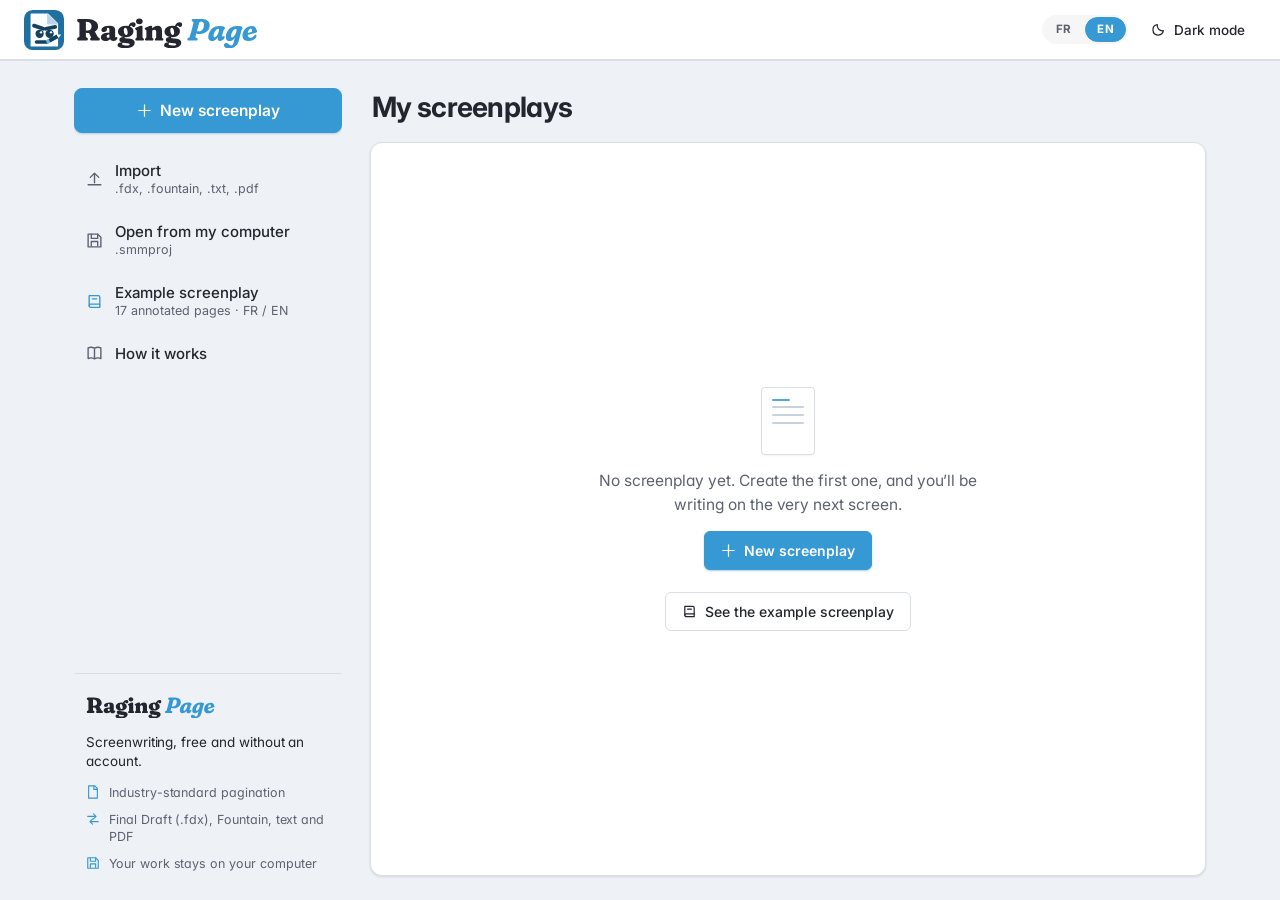
==== index.html @ 974c3d1e "Add files via upload" ====
<!DOCTYPE html>
<html lang="en">
<head>
<meta charset="UTF-8">
<meta name="viewport" content="width=device-width, initial-scale=1.0">
<title>Raging Page : écriture de scénario</title>
<script>
  // Applique le thème sauvegardé avant le premier rendu, pour éviter un flash clair->sombre.
  try{ if(localStorage.getItem('scriptmm_theme')==='dark') document.documentElement.setAttribute('data-theme','dark'); }catch(e){}
  // La langue déclarée de la page suit la langue choisie (anglais par défaut).
  try{ document.documentElement.lang = localStorage.getItem('scriptmm_lang')==='fr' ? 'fr' : 'en'; }catch(e){}
</script>
<link rel="icon" type="image/svg+xml" href="data:image/svg+xml,%3Csvg%20xmlns=%22http://www.w3.org/2000/svg%22%20viewBox=%220%200%2016%2016%22%20shape-rendering=%22crispEdges%22%3E%3Cstyle%3E.b%7Bfill:%231F6FA0%7D.r%7Bfill:%23FCFDFE%7D%40media%20%28prefers-color-scheme:dark%29%7B.b%7Bfill:%233699D4%7D.r%7Bfill:%230E2A3D%7D%7D%3C/style%3E%3Cpath%20class=%22b%22%20d=%22M0%200h11v1h-11zM0%201h11v1h-11zM0%202h11v1h-11zM0%203h11v1h-11zM0%204h11v1h-11zM0%205h16v1h-16zM0%206h16v1h-16zM0%207h16v1h-16zM0%208h16v1h-16zM0%209h16v1h-16zM0%2010h16v1h-16zM0%2011h16v1h-16zM0%2012h16v1h-16zM0%2013h16v1h-16zM0%2014h16v1h-16zM0%2015h16v1h-16z%22/%3E%3Cpath%20fill=%22%23B7D4EC%22%20d=%22M11%200h1v1h-1zM11%201h2v1h-2zM11%202h3v1h-3zM11%203h4v1h-4zM11%204h5v1h-5z%22/%3E%3Cpath%20class=%22r%22%20d=%22M2%203h8v1h-8zM3%204h3v1h-3zM8%204h3v1h-3zM3%205h3v1h-3zM9%205h3v1h-3zM3%206h3v1h-3zM9%206h3v1h-3zM3%207h3v1h-3zM8%207h3v1h-3zM3%208h7v1h-7zM3%209h3v1h-3zM7%209h3v1h-3zM3%2010h3v1h-3zM7%2010h3v1h-3zM3%2011h3v1h-3zM8%2011h3v1h-3zM3%2012h3v1h-3zM8%2012h3v1h-3zM3%2013h3v1h-3zM9%2013h3v1h-3zM2%2014h5v1h-5zM8%2014h4v1h-4z%22/%3E%3C/svg%3E">
<link rel="apple-touch-icon" href="data:image/svg+xml,%3Csvg%20xmlns=%22http://www.w3.org/2000/svg%22%20viewBox=%220%200%2064%2064%22%3E%3Cstyle%3E.b%7Bfill:%231F6FA0%7D%40media%20%28prefers-color-scheme:dark%29%7B.b%7Bfill:%233699D4%7D%7D%3C/style%3E%3Crect%20class=%22b%22%20width=%2264%22%20height=%2264%22%20rx=%2214%22%20fill=%22%231F6FA0%22/%3E%3Cpath%20d=%22M8%204H40L56%2020V60H8Z%22%20fill=%22%23FCFDFE%22%20stroke=%22%23FCFDFE%22%20stroke-width=%222.5%22%20stroke-linejoin=%22round%22/%3E%3Cpath%20d=%22M40%204V20H56Z%22%20fill=%22%23B7D4EC%22%20stroke=%22%23B7D4EC%22%20stroke-width=%221.5%22%20stroke-linejoin=%22round%22/%3E%3Cpath%20d=%22M13%2025L30%2032M51%2027L34%2032%22%20stroke=%22%2314425E%22%20stroke-width=%228%22%20stroke-linecap=%22round%22/%3E%3Ccircle%20cx=%2224%22%20cy=%2241.5%22%20r=%227.6%22%20fill=%22%2314425E%22/%3E%3Ccircle%20cx=%2226.4%22%20cy=%2239%22%20r=%222.2%22%20fill=%22%23FCFDFE%22/%3E%3Ccircle%20cx=%2242%22%20cy=%2241.5%22%20r=%227.6%22%20fill=%22%2314425E%22/%3E%3Ccircle%20cx=%2244.4%22%20cy=%2239%22%20r=%222.2%22%20fill=%22%23FCFDFE%22/%3E%3Cpath%20d=%22M18%2054H37%22%20stroke=%22%2314425E%22%20stroke-width=%225.6%22%20stroke-linecap=%22round%22/%3E%3Cg%20transform=%22translate%2837%2054%29%20rotate%28-28%29%22%3E%3Crect%20x=%22-1%22%20y=%22-4%22%20width=%226%22%20height=%228%22%20rx=%221.2%22%20fill=%22%235DB6EC%22/%3E%3Crect%20x=%225%22%20y=%22-4%22%20width=%2215%22%20height=%228%22%20fill=%22%2314425E%22/%3E%3Cpath%20d=%22M20%20-4L27%200L20%204Z%22%20fill=%22%23FCFDFE%22/%3E%3C/g%3E%3C/svg%3E">
<link rel="preconnect" href="https://fonts.googleapis.com">
<link href="https://fonts.googleapis.com/css2?family=Fraunces:opsz,wght@9..144,500;9..144,600;9..144,700&family=Archivo:wght@400;500;600;700&family=Space+Grotesk:wght@500;600;700&family=Inter:wght@400;500;600;700&family=Courier+Prime:wght@400;700&family=Playfair+Display:wght@600;700&family=Bebas+Neue&family=Caveat:wght@600;700&family=Special+Elite&family=Cinzel:wght@600;700&family=Cormorant+Garamond:wght@600;700&family=Tinos:ital,wght@0,400;0,700;1,400;1,700&family=Arimo:ital,wght@0,400;0,700;1,400;1,700&display=swap" rel="stylesheet">
<link href="https://fonts.googleapis.com/css2?family=Cutive+Mono&family=Anonymous+Pro:wght@400;700&family=IBM+Plex+Mono:wght@400;700&family=Space+Mono:wght@400;700&family=JetBrains+Mono:wght@400;700&family=Roboto+Mono:wght@400;700&family=Source+Code+Pro:wght@400;700&family=DM+Mono:wght@400&family=Overpass+Mono:wght@400;700&family=Xanh+Mono&family=Syne+Mono&family=VT323&family=Share+Tech+Mono&family=Roboto:wght@400;700&family=Open+Sans:wght@400;700&family=Lato:wght@400;700&family=Montserrat:wght@400;700&family=Poppins:wght@400;700&family=Raleway:wght@400;700&family=Nunito:wght@400;700&family=Work+Sans:wght@400;700&family=DM+Sans:wght@400;700&family=Manrope:wght@400;700&family=Outfit:wght@400;700&family=Urbanist:wght@400;700&family=Jost:wght@400;700&family=Josefin+Sans:wght@400;700&family=Quicksand:wght@400;700&family=Barlow:wght@400;700&family=Karla:wght@400;700&display=swap" rel="stylesheet">
<link href="https://fonts.googleapis.com/css2?family=Rubik:wght@400;700&family=Lexend:wght@400;700&family=Figtree:wght@400;700&family=Plus+Jakarta+Sans:wght@400;700&family=Sora:wght@400;700&family=Mulish:wght@400;700&family=Cabin:wght@400;700&family=Questrial&family=Libre+Franklin:wght@400;700&family=Albert+Sans:wght@400;700&family=Red+Hat+Display:wght@400;700&family=Syne:wght@400;700&family=Libre+Baskerville:wght@400;700&family=Lora:wght@400;700&family=Merriweather:wght@400;700&family=EB+Garamond:wght@400;700&family=Crimson+Text:wght@400;700&family=Cormorant:wght@400;700&family=Spectral:wght@400;700&family=Libre+Caslon+Text:wght@400;700&family=Bodoni+Moda:wght@400;700&family=DM+Serif+Display&family=DM+Serif+Text&family=Cardo:wght@400;700&family=Gelasio:wght@400;700&family=Source+Serif+4:wght@400;700&family=PT+Serif:wght@400;700&family=Noto+Serif:wght@400;700&family=Old+Standard+TT:wght@400;700&family=Vollkorn:wght@400;700&display=swap" rel="stylesheet">
<link href="https://fonts.googleapis.com/css2?family=Prata&family=Gloock&family=Young+Serif&family=Marcellus&family=Cinzel+Decorative:wght@400;700&family=Forum&family=Playfair+Display+SC:wght@400;700&family=Cormorant+SC:wght@400;700&family=Anton&family=Oswald:wght@400;700&family=League+Gothic&family=Archivo+Black&family=Alfa+Slab+One&family=Bungee&family=Righteous&family=Limelight&family=Monoton&family=Fjalla+One&family=Staatliches&family=Big+Shoulders+Display:wght@400;700&family=Teko:wght@400;700&family=Abril+Fatface&family=Black+Ops+One&family=Rubik+Mono+One&family=Unbounded:wght@400;700&family=Bowlby+One&family=Fugaz+One&family=Pirata+One&family=UnifrakturCook:wght@700&family=Creepster&display=swap" rel="stylesheet">
<link href="https://fonts.googleapis.com/css2?family=Orbitron:wght@400;700&family=Audiowide&family=Press+Start+2P&family=Michroma&family=Russo+One&family=Rye&family=Dancing+Script:wght@400;700&family=Pacifico&family=Great+Vibes&family=Satisfy&family=Sacramento&family=Allura&family=Alex+Brush&family=Parisienne&family=Kaushan+Script&family=Shadows+Into+Light&family=Indie+Flower&family=Permanent+Marker&family=Homemade+Apple&family=Reenie+Beanie&family=Rock+Salt&family=Covered+By+Your+Grace&family=Nanum+Pen+Script&family=Gloria+Hallelujah&family=Amatic+SC:wght@400;700&family=Courgette&family=Marck+Script&family=Yellowtail&family=Cookie&family=Italianno&display=swap" rel="stylesheet">
<link href="https://fonts.googleapis.com/css2?family=Tangerine:wght@400;700&family=Pinyon+Script&family=Mr+Dafoe&family=Rancho&display=swap" rel="stylesheet">
<link rel="stylesheet" href="style.css">
</head>
<body>
<div id="app"></div>

<script src="js/01-constants.js"></script>
<script src="js/02-title-page-toolbar.js"></script>
<script src="js/03-state-storage.js"></script>
<script src="js/04-scene-nav-model.js"></script>
<script src="js/05-home-series.js"></script>
<script src="js/06-editor-shell.js"></script>
<script src="js/07-pagination.js"></script>
<script src="js/08-selection-express.js"></script>
<script src="js/09-editor-tab.js"></script>
<script src="js/10-cartons.js"></script>
<script src="js/11-dialogue-simultane.js"></script>
<script src="js/12-multiline-edit.js"></script>
<script src="js/13-search.js"></script>
<script src="js/14-cards-structure.js"></script>
<script src="js/15-title-page.js"></script>
<script src="js/16-panels.js"></script>
<script src="js/17-settings.js"></script>
<script src="js/18-export-menu.js"></script>
<script src="js/19-export-pdf.js"></script>
<script src="js/20-export-series.js"></script>
<script src="js/21-import.js"></script>
<script src="js/22-autosave.js"></script>
<script src="js/23-vault-drive.js"></script>
<script src="js/24-compare.js"></script>
<script src="js/25-i18n.js"></script>
<script src="js/26-sample-script-actions.js"></script>
<script src="js/27-synonyms.js"></script>
<script src="js/28-revisions.js"></script>
<script src="js/29-safety-tools.js"></script>
<script src="js/30-near-empty-pages.js"></script>
<script src="js/31-highlight-duration-music.js"></script>
<script src="js/31a-drive-chip.js"></script>
<script src="js/32-drive-reconnect-storyboard.js"></script>
</body>
</html>
---- style.css ----
:root{
    --paper:#FCFDFE;
    --ink:#23262E;
    --ink-soft:#5C6270;
    --studio:#262535;
    --studio-2:#2F2E44;
    --studio-text:#EDEEF5;
    --studio-text-dim:#9A99B0;
    --accent:#3699D4;
    --accent-2:#1F6FA0;
    --hair:#DADFE6;
    --hair-dark:#3B3A52;
    --backdrop:#EEF1F5;
    --danger:#D64545;
    --ok:#2F9E44;
    --radius:3px;
    --sans:'Archivo',system-ui,sans-serif;
    --display:'Fraunces',var(--sans);
    --mono:'Courier Prime','Courier New',monospace;

    /* Couleurs "chrome" (interface) — distinctes de --ink/--paper qui
       habillent la page de scénario elle-même et ne changent jamais,
       comme dans la plupart des logiciels d'écriture de scénario. */
    --paper-ink:var(--ink);
    --paper-ink-soft:var(--ink-soft);
    --surface:#fff;
    --surface-soft:#F7F9FB;
    --surface-soft-2:#F2F5F8;
    --row-hover:#ffffff80;
    --chip-bg:#00000009;
    --overlay-hover:#00000008;
    --overlay-hover-soft:#00000005;
    --tag-chip-bg:#1F6FA01c;
    --tag-chip-text:#145073;
  }
  html[data-theme="dark"]{
    --backdrop:#14141C;
    --ink:#E8EAF2;
    --ink-soft:#A7ACC0;
    --hair:#363548;
    --surface:#262535;
    --surface-soft:#2B2A3D;
    --surface-soft-2:#2B2A3D;
    --row-hover:#ffffff0d;
    --chip-bg:#ffffff14;
    --overlay-hover:#ffffff12;
    --overlay-hover-soft:#ffffff0a;
    --tag-chip-bg:#3699D433;
    --tag-chip-text:#A9D8F5;
    /* La feuille de scénario, elle, reste claire en thème sombre (comme
       dans la plupart des logiciels d'écriture) : on repique donc l'encre
       du papier sur les valeurs claires, sinon le texte deviendrait clair
       sur papier clair. */
    --paper-ink:#1A1D22;
    --paper-ink-soft:#5A5F68;
  }
  *{box-sizing:border-box;}
  html,body{height:100%;}
  body{
    margin:0; background:var(--backdrop); color:var(--ink); font-family:var(--sans);
    -webkit-font-smoothing:antialiased;
  }
  button{font-family:inherit; cursor:pointer;}
  input,textarea,select{font-family:inherit;}
  ::selection{background:#BFE3FA;}
  /* CORRECTIF (export PDF). Le lissage "antialiased" allège nettement le
     tracé du texte à l'écran (surtout sur macOS/WebKit) par rapport à un
     rendu de police par défaut. La page du scénario, elle, doit garder un
     poids d'encre proche de ce que rendra le PDF final (dessiné en
     vectoriel plein, sans ce lissage) — sinon l'écriture semble "changer
     d'opacité" entre l'écran et l'export alors que c'est exactement la
     même couleur des deux côtés. Le chrome de l'appli garde le lissage
     léger ; seule la feuille elle-même en sort.
  */
  .sheet, .print-page, .titlepage{-webkit-font-smoothing:auto;}
  #app{height:100vh; display:flex; flex-direction:column; overflow:hidden;}
  .hidden{display:none !important;}

  /* ---------- HOME ---------- */
  #homeView, #seriesHubView{flex:1; overflow:auto; display:flex; justify-content:center; padding:56px 24px;}
  .home-wrap{width:100%; max-width:760px;}
  /* La page d'accueil garde la hauteur de l'écran : seule la liste des
     scénarios défile (dans .home-list-scroll), le pied de page reste
     toujours visible à sa place, jamais superposé à la liste. */
  #homeView{overflow:hidden;}
  #homeView .home-wrap{height:100%; display:flex; flex-direction:column; min-height:0;}
  #homeView .home-brand, #homeView .home-sub, #homeView .home-actions, #homeView .home-formats, #homeView .home-foot{flex:none;}
  #homeView .home-list-scroll{
    flex:1; min-height:0; overflow-y:auto; padding-bottom:4px;
    /* Aucun scénario ne doit apparaître à moitié coupé en bas du cadre :
       le défilement se cale toujours sur le haut d'une ligne entière. */
    scroll-snap-type:y proximity;
  }
  .home-brand{display:flex; align-items:baseline; gap:10px; margin-bottom:4px;}
  .home-brand .mark{font-family:var(--display); font-weight:700; font-size:30px; letter-spacing:-0.01em;}
  .home-brand .mark em{font-style:normal; color:var(--accent);}
  .home-sub{color:var(--ink-soft); font-size:14.5px; margin-bottom:40px;}
  .home-actions{display:flex; gap:10px; margin-bottom:36px; flex-wrap:wrap;}
  .btn{
    border:1px solid var(--hair); background:var(--surface); color:var(--ink); padding:10px 16px;
    border-radius:var(--radius); font-size:14px; font-weight:600; display:inline-flex; align-items:center; gap:8px;
    transition:border-color .15s, background .15s;
  }
  .btn:hover{border-color:#A9CBE8;}
  .btn-primary{background:var(--accent); border-color:var(--accent); color:#fff;}
  .btn-primary:hover{background:#2C7FB0;}
  .btn-ghost{background:transparent; border-color:transparent;}
  .btn-ghost:hover{background:var(--overlay-hover);}
  .btn-danger{color:var(--danger); border-color:#EFC6C6;}
  .btn-sm{padding:6px 10px; font-size:13.5px;}
  /* Bouton "Machine à écrire" : toujours lisible, jamais coloré — il prend
     l'encre de l'interface (donc noir en thème clair, blanc en thème
     sombre), exactement comme les autres boutons discrets de la barre.
     C'est la petite pastille à sa droite qui dit si le mode tourne ou non :
     verte quand il est actif, rouge quand il est coupé, dans les mêmes
     verts/rouges que le reste de l'appli (--ok / --danger) et en opacité
     réduite pour rester un signal de coin d'œil, pas une alarme. */
  .btn-tw{color:var(--ink); background:transparent; border-color:transparent;}
  .btn-tw:hover{background:var(--overlay-hover); border-color:transparent;}
  .tw-dot{
    width:6px; height:6px; border-radius:50%; flex:none;
    background:var(--danger); opacity:.5; transition:background .15s, opacity .15s;
  }
  .tw-dot.on{background:var(--ok); opacity:.9;}
  .icon{width:15px; height:15px; flex:none;}
  .proj-list{display:flex; flex-direction:column; gap:1px; border-top:1px solid var(--hair);}
  .proj-row{
    display:flex; align-items:center; justify-content:space-between; padding:16px 4px;
    border-bottom:1px solid var(--hair); cursor:pointer;
    scroll-snap-align:start; scroll-snap-stop:always;
  }
  .proj-row:hover{background:var(--row-hover);}
  .proj-name{font-weight:600; font-size:15px;}
  .proj-meta{color:var(--ink-soft); font-size:12.5px; margin-top:3px;}
  .proj-badge{
    font-size:10.5px; font-weight:700; letter-spacing:.04em; text-transform:uppercase;
    padding:3px 7px; border-radius:2px; background:var(--chip-bg); color:var(--ink-soft); margin-right:8px;
  }
  .proj-row-actions{display:flex; gap:6px; opacity:0; transition:opacity .1s;}
  .proj-row:hover .proj-row-actions{opacity:1;}
  .empty-state{padding:40px 4px; color:var(--ink-soft); font-size:14px; border-top:1px solid var(--hair);}
  /* Pied de page de l'accueil : une vraie signature de produit, centrée
     sous la liste des scénarios. Pas de gras dans le texte, pas de tirets
     cabossés — de la prose calme, une largeur de lecture confortable. */
  .home-foot{
    position:relative;
    margin:84px auto 8px; padding-top:34px; border-top:1px solid var(--hair);
    max-width:600px; text-align:center;
  }
  /* Élément décoratif : un petit repère circulaire posé au centre du
     filet, façon marque de montage / amorce de pellicule. Un seul trait,
     ton sur ton, sans couleur ni icône — juste assez pour signer la page
     sans peser sur la sobriété générale. */
  .home-foot::before{
    content:''; position:absolute; top:-4.5px; left:50%; transform:translateX(-50%);
    width:9px; height:9px; border-radius:50%;
    background:var(--backdrop); border:1.2px solid var(--hair);
  }
  .home-foot .foot-mark{
    font-family:var(--display); font-weight:700; font-size:17px; letter-spacing:-0.01em;
    color:var(--ink); margin-bottom:12px;
  }
  .home-foot .foot-mark em{font-style:normal; color:var(--accent);}
  .home-foot p{
    color:var(--ink-soft); font-size:15px; line-height:1.75; margin:0 0 10px;
  }
  /* Les quatre pastilles (Gratuit / Sans compte / Sans publicité / Tes
     fichiers restent chez toi) sont retirées : leur contenu reste dans la
     phrase ci-dessus, simplement mise en retrait — plus petite, plus
     légère, dernière dans l'ordre de lecture — pour ne plus rivaliser
     visuellement avec la phrase de mission juste au-dessus. */
  .home-foot p.foot-p-soft{
    font-size:13px; line-height:1.65; opacity:.78; margin-bottom:0;
  }
  /* Ligne discrète sous les boutons d'accueil : indique aux nouveaux venus que
     le .fdx (Final Draft) circule dans LES DEUX SENS, import comme export. */
  .home-formats{color:var(--ink-soft); font-size:13px; line-height:1.5; margin:-24px 0 34px; max-width:620px;}

  /* Textes de l'accueil légèrement agrandis (+3,7% puis +2,5% puis +4% puis +3%) pour la lisibilité */
  #homeView .home-sub{font-size:16.52px;}
  #homeView .home-actions .btn{font-size:15.94px;}
  #homeView .proj-name{font-size:17.09px;}
  #homeView .proj-meta{font-size:14.22px;}
  #homeView .proj-badge{font-size:11.96px;}
  #homeView .proj-row-actions .btn{font-size:14.22px;}
  #homeView .empty-state{font-size:15.94px;}

  /* ---------- ACCUEIL, façon tableau de bord (liste de scripts + volet latéral) ----------
     Habillage seul : mêmes actions (data-act), mêmes données. Tout est limité à
     #homeView, le hub de série et le reste de l'appli ne bougent pas. */
  #homeView{flex-direction:column; justify-content:flex-start; align-items:stretch; padding:0; overflow:hidden;}
  #homeView .wd-top{
    flex:none; display:flex; align-items:center; justify-content:space-between; gap:16px;
    height:56px; padding:0 24px; background:var(--surface); border-bottom:1px solid var(--hair);
  }
  #homeView .wd-brand{display:flex; align-items:center; gap:11px; font-family:var(--sans); font-weight:700; font-size:19px; letter-spacing:-.01em; color:var(--ink);}
  #homeView .wd-brand em{font-style:normal; color:var(--accent);}
  #homeView .wd-logo{width:40px; height:40px; flex:none; display:block; border-radius:7px;}
  #homeView .wd-top-r{display:flex; align-items:center; gap:10px;}
  #homeView .wd-body{flex:1; min-height:0; display:flex; align-items:stretch; width:100%; max-width:1180px; margin:0 auto; padding:28px 24px 24px; gap:28px;}
  #homeView .wd-side{flex:none; width:268px; display:flex; flex-direction:column; gap:4px; overflow-y:auto; min-height:0;}
  #homeView .wd-new{width:100%; justify-content:center; padding:12px 16px; font-size:15.5px; border-radius:6px; margin-bottom:14px; box-shadow:0 1px 2px #1F6FA044;}
  #homeView .wd-navs{display:flex; flex-direction:column; gap:4px;}
  #homeView .wd-nav{
    width:100%; display:flex; align-items:center; gap:12px; padding:10px 12px; border:0; border-radius:6px;
    background:transparent; color:var(--ink); font-size:15px; font-weight:500; text-align:left; transition:background .12s;
  }
  #homeView .wd-nav:hover{background:var(--overlay-hover);}
  #homeView .wd-nav .icon{width:17px; height:17px; color:var(--ink-soft);}
  #homeView .wd-nav small{display:block; font-size:12.5px; font-weight:400; color:var(--ink-soft); margin-top:1px; line-height:1.35;}
  #homeView .wd-rule{height:1px; background:var(--hair); margin:12px 4px;}
  #homeView .wd-note{font-size:13px; line-height:1.55; color:var(--ink-soft); padding:0 12px;}
  #homeView .wd-about{margin-top:auto; padding:22px 12px 0; font-size:13px; line-height:1.6; color:var(--ink-soft);}
  #homeView .wd-about b{display:block; font-weight:600; color:var(--ink); font-size:14px; margin-bottom:6px;}
  #homeView .wd-about p{margin:0 0 8px;}
  #homeView .wd-main{flex:1; min-width:0; min-height:0; display:flex; flex-direction:column;}
  #homeView .wd-main-h{flex:none; display:flex; align-items:baseline; gap:12px; margin:2px 2px 16px;}
  #homeView .wd-main-h h1{margin:0; font-family:var(--sans); font-size:26px; font-weight:700; letter-spacing:-.015em;}
  #homeView .wd-count{font-size:14px; color:var(--ink-soft);}
  #homeView .wd-table{flex:1; min-height:0; display:flex; flex-direction:column; background:var(--surface); border:1px solid var(--hair); border-radius:8px; overflow:hidden;}
  #homeView .wd-thead, #homeView .proj-row{display:grid; grid-template-columns:minmax(0,1fr) 210px 130px; align-items:center; column-gap:16px;}
  #homeView .wd-thead{flex:none; padding:11px 20px; background:var(--surface-soft); border-bottom:1px solid var(--hair); font-size:13px; font-weight:600; color:var(--ink-soft);}
  #homeView .wd-thead{padding-right:20px;}
  #homeView .proj-row{position:relative; padding-right:20px;}
  #homeView .home-list-scroll{flex:1; min-height:0; overflow-y:auto; padding:0; scroll-snap-type:y proximity;}
  #homeView .proj-list{border-top:0; gap:0;}
  #homeView .proj-row{padding:14px 20px; border-bottom:1px solid var(--hair);}
  #homeView .proj-row:last-child{border-bottom:0;}
  #homeView .proj-row:hover{background:var(--surface-soft);}
  #homeView .wd-title{display:flex; align-items:center; gap:14px; min-width:0;}
  #homeView .wd-ico{
    flex:none; width:34px; height:42px; border:1px solid var(--hair); border-radius:3px; background:#fff; position:relative;
    box-shadow:0 1px 2px #0000000d; transition:border-color .12s;
  }
  #homeView .wd-ico::before, #homeView .wd-ico::after{content:''; position:absolute; left:6px; right:6px; height:2px; background:#C9D1DB; border-radius:1px;}
  #homeView .wd-ico::before{top:11px; box-shadow:0 5px 0 #C9D1DB, 0 10px 0 #C9D1DB;}
  #homeView .wd-ico::after{top:7px; width:12px; right:auto; background:var(--accent); opacity:.85;}
  #homeView .proj-row:hover .wd-ico{border-color:var(--accent);}
  #homeView .wd-title .proj-name{font-size:16.5px; font-weight:600; line-height:1.3; overflow:hidden; text-overflow:ellipsis; white-space:nowrap;}
  #homeView .wd-title .proj-meta{font-size:13.5px; margin-top:2px;}
  #homeView .wd-cell{font-size:14.5px; color:var(--ink-soft); white-space:nowrap;}
  #homeView .wd-cell .proj-badge{margin:0; font-size:12px; text-transform:none; letter-spacing:0; font-weight:600; padding:3px 9px; border-radius:10px;}
  #homeView .proj-row-actions{position:absolute; right:12px; top:50%; transform:translateY(-50%); padding-left:28px; background:linear-gradient(90deg, transparent, var(--surface-soft) 28px); justify-content:flex-end; opacity:0;}
  #homeView .proj-row:hover .proj-row-actions, #homeView .proj-row:focus-within .proj-row-actions{opacity:1;}
  #homeView .proj-row-actions .btn{font-size:13.5px; padding:5px 10px;}
  #homeView .wd-empty{flex:1; display:flex; flex-direction:column; align-items:center; justify-content:center; text-align:center; gap:14px; padding:48px 24px; border:0;}
  #homeView .wd-empty .wd-ico{width:54px; height:68px; border-radius:4px;}
  #homeView .wd-empty .wd-ico::before{left:10px; right:10px; top:18px; box-shadow:0 8px 0 #C9D1DB, 0 16px 0 #C9D1DB;}
  #homeView .wd-empty .wd-ico::after{left:10px; top:11px; width:18px;}
  #homeView .wd-empty p{margin:0; max-width:380px; font-size:15.5px; line-height:1.55; color:var(--ink-soft);}
  #homeView button:focus-visible{outline:2px solid var(--accent); outline-offset:2px;}
  @media (hover:none){ #homeView .proj-row-actions{opacity:1;} }
  @media (max-width:900px){
    #homeView{overflow:auto;}
    #homeView .wd-body{flex-direction:column; padding:20px 16px 28px; gap:20px; min-height:auto;}
    #homeView .wd-side{display:contents;}
    #homeView .wd-new{order:-2; width:100%; margin-bottom:0;}
    #homeView .wd-navs{order:-1; flex-direction:row; flex-wrap:wrap; gap:6px; margin-top:-8px;}
    #homeView .wd-nav{width:auto; flex:1 1 auto; padding:9px 12px;}
    #homeView .wd-nav small, #homeView .wd-rule, #homeView .wd-note{display:none;}
    #homeView .wd-about{order:3; margin:0; padding:0 4px;}
    #homeView .wd-main{flex:none;}
    #homeView .wd-table{flex:none; overflow:visible;}
    #homeView .home-list-scroll{overflow:visible;}
    #homeView .wd-thead{display:none;}
    #homeView .proj-row{grid-template-columns:minmax(0,1fr); row-gap:6px; padding:14px 16px;}
    #homeView .wd-fmt{display:none;}
    #homeView .wd-date{padding-left:48px; font-size:13px;}
    #homeView .proj-row-actions{position:static; transform:none; padding:0 0 0 48px; background:none; grid-column:1 / -1; justify-content:flex-start;}
    #homeView .wd-top{padding:0 16px;}
  }
  @media (prefers-reduced-motion:reduce){ #homeView *{transition:none !important;} }

  /* ---------- create modal ---------- */
  .modal-backdrop{
    position:fixed; inset:0; background:#14141Eaa; display:flex; align-items:center; justify-content:center;
    z-index:200; padding:20px;
  }
  .modal{background:var(--surface); border-radius:6px; width:100%; max-width:440px; padding:28px; box-shadow:0 20px 60px #0004;}
  .modal h2{font-family:var(--display); font-size:19px; margin:0 0 18px;}
  .field{margin-bottom:16px;}
  .field label{display:block; font-size:13.5px; font-weight:600; color:var(--ink-soft); margin-bottom:6px;}
  .field input[type=text], .field input[type=date], .field input[type=number], .field textarea, .field select{
    width:100%; padding:9px 10px; border:1px solid var(--hair); border-radius:var(--radius); font-size:14px; background:var(--surface-soft); color:var(--ink);
  }
  .field textarea{resize:vertical; min-height:70px;}
  .fmt-choice{display:flex; gap:8px;}
  .fmt-opt{
    flex:1; border:1.5px solid var(--hair); border-radius:var(--radius); padding:12px 10px; cursor:pointer; text-align:left;
  }
  .fmt-opt.active{border-color:var(--accent); background:#3699D40d;}
  .fmt-opt .t{font-weight:700; font-size:14.5px;}
  .fmt-opt .d{font-size:12.5px; color:var(--ink-soft); margin-top:2px;}
  .modal-actions{display:flex; justify-content:flex-end; gap:8px; margin-top:22px;}

  /* ---------- boîtes de dialogue Raging Page (remplacent confirm()/prompt()) ---------- */
  .mmd-backdrop{position:fixed; inset:0; z-index:500; display:flex; align-items:center; justify-content:center; padding:20px; background:rgba(20,20,30,.52); animation:mmdFade .14s ease-out;}
  .mmd{width:100%; max-width:410px; background:var(--surface); color:var(--ink); border-radius:12px; padding:24px 24px 18px; box-shadow:0 0 0 1px var(--hair), 0 24px 64px rgba(10,10,20,.38); animation:mmdPop .17s cubic-bezier(.2,.8,.3,1);}
  .mmd-head{display:flex; gap:14px; align-items:flex-start;}
  .mmd-ico{flex:none; width:40px; height:40px; border-radius:50%; display:flex; align-items:center; justify-content:center; background:rgba(54,153,212,.14); color:var(--accent);}
  .mmd.danger .mmd-ico{background:rgba(214,69,69,.14); color:var(--danger);}
  .mmd-ico svg{width:20px; height:20px; fill:none; stroke:currentColor; stroke-width:1.8; stroke-linecap:round; stroke-linejoin:round;}
  .mmd-text{min-width:0; flex:1;}
  .mmd-title{margin:2px 0 0; font-family:var(--sans); font-size:17px; font-weight:700; letter-spacing:-.01em; line-height:1.3;}
  .mmd-msg{margin:6px 0 0; font-size:14.5px; line-height:1.5; color:var(--ink-soft); white-space:pre-line; overflow-wrap:anywhere;}
  .mmd-input{display:block; width:100%; margin-top:14px; padding:10px 12px; font:inherit; font-size:15px; color:var(--ink); background:var(--surface-soft); border:1px solid var(--hair); border-radius:8px;}
  .mmd-input:focus{outline:none; border-color:var(--accent); box-shadow:0 0 0 3px rgba(54,153,212,.22);}
  .mmd-actions{display:flex; justify-content:flex-end; gap:8px; margin-top:22px;}
  .mmd-actions .btn{min-width:92px; justify-content:center; padding:8px 16px; font-size:14.5px;}
  .mmd.danger .mmd-ok{background:var(--danger); border-color:var(--danger); color:#fff;}
  .mmd.danger .mmd-ok:hover{background:#B93838; border-color:#B93838;}
  .mmd .btn:focus-visible{outline:2px solid var(--accent); outline-offset:2px;}
  .mmd.danger .mmd-ok:focus-visible{outline-color:var(--danger);}
  @keyframes mmdFade{from{opacity:0}to{opacity:1}}
  @keyframes mmdPop{from{opacity:0; transform:translateY(8px) scale(.97)}to{opacity:1; transform:none}}
  @media (prefers-reduced-motion:reduce){ .mmd-backdrop, .mmd{animation:none;} }
  @media (max-width:480px){ .mmd{padding:20px 18px 14px;} .mmd-actions{flex-direction:column-reverse;} .mmd-actions .btn{width:100%;} }

  /* Textes des modales de création (nouveau scénario / nouvel épisode /
     nouvelle saison) légèrement agrandis (+4%) pour la lisibilité — même
     logique que les tailles de l'accueil, mais volontairement limité à
     ces deux modales (#createBackdrop, #epBackdrop) pour ne pas toucher
     aux Paramètres, à la Page de titre ou aux autres endroits qui
     partagent les mêmes classes .field/.fmt-opt/.btn. */
  #createBackdrop .modal h2, #epBackdrop .modal h2{font-size:19.76px;}
  #createBackdrop .field label, #epBackdrop .field label{font-size:14.04px;}
  #createBackdrop .field input[type=text], #createBackdrop .field input[type=number], #createBackdrop .field select,
  #epBackdrop .field input[type=text], #epBackdrop .field input[type=number]{font-size:14.56px;}
  #createBackdrop .fmt-opt .t, #epBackdrop .fmt-opt .t{font-size:15.08px;}
  #createBackdrop .fmt-opt .d, #epBackdrop .fmt-opt .d{font-size:13px;}
  #createBackdrop .btn, #epBackdrop .btn{font-size:14.56px;}

  /* ---------- EDITOR SHELL ---------- */
  #editorView{flex:1; display:flex; overflow:hidden;}
  .rail{
    width:200px; flex:none; background:var(--studio); color:var(--studio-text); display:flex; flex-direction:column;
    border-right:1px solid var(--hair-dark);
  }
  .rail-top{padding:16px 16px 10px;}
  .rail-brand{font-family:var(--display); font-weight:700; font-size:16px; cursor:pointer; display:flex; align-items:center; gap:7px;}
  .rail-brand:hover{opacity:.85;}
  .rail-logo{flex:none; display:block; border-radius:6px;}
  .rail-project{font-size:12.5px; color:var(--studio-text-dim); margin-top:8px; line-height:1.4; word-break:break-word;}
  .rail-nav{flex:1; overflow-y:auto; padding:6px 8px;}
  /* Boutons de la colonne de gauche (Éditeur, Cartes, Outline, Page de
     titre, Note, Paramètres, etc.) légèrement agrandis (+15%) pour la
     lisibilité — même logique que les tailles de l'accueil ci-dessus. */
  .rail-item{
    display:flex; align-items:center; gap:10px; padding:8px 10px; border-radius:var(--radius); font-size:14.95px;
    color:var(--studio-text-dim); margin-bottom:1px;
  }
  .rail-item:hover{background:#ffffff0d; color:var(--studio-text);}
  .rail-item.active{background:#ffffff17; color:#fff;}
  .rail-item .icon{width:14px; height:14px;}
  .rail-sep{height:1px; background:var(--hair-dark); margin:8px 6px;}
  .rail-bottom{padding:10px 14px 14px; font-size:12px; color:var(--studio-text-dim); border-top:1px solid var(--hair-dark);}

  .main-col{flex:1; display:flex; flex-direction:column; min-width:0;}
  .topbar{
    height:52px; flex:none; display:flex; align-items:center; justify-content:space-between; gap:14px;
    padding:0 18px; border-bottom:1px solid var(--hair); background:var(--surface);
  }
  .topbar-left, .topbar-right{display:flex; align-items:center; gap:8px;}
  /* ---------- « PLUS D'OPTIONS » (trois petits points) ----------
     La barre de l'éditeur a fini par porter trop de boutons pour une
     largeur d'écran normale — la solution WriterDuet/Google Docs : ne
     garder en clair que les gestes fréquents, et ranger le reste dans un
     petit panneau qui se déroule sous les trois points, sans jamais
     recouvrir le texte ni forcer la barre à passer à la ligne. */
  .tb-more-backdrop{position:fixed; inset:0; z-index:150; background:transparent;}
  .tb-more-menu{
    position:fixed; z-index:151; background:var(--surface); border:1px solid var(--hair);
    border-radius:var(--radius); box-shadow:0 14px 34px #0003; padding:6px;
    min-width:236px; max-width:280px; max-height:min(72vh,540px); overflow-y:auto;
    display:flex; flex-direction:column; gap:2px;
  }
  .tb-more-menu .btn{width:100%; justify-content:flex-start; text-align:left; background:transparent; border-color:transparent;}
  .tb-more-menu .btn:hover{background:var(--overlay-hover);}
  .tb-more-menu .btn.btn-primary{background:var(--accent); color:#fff;}
  .tb-more-menu .btn.btn-primary:hover{background:#2C7FB0;}
  .tb-more-sep{height:1px; background:var(--hair); margin:6px 4px;}
  .save-status{font-size:12.5px; color:var(--ink-soft); display:flex; align-items:center; gap:6px;}
  /* Pastille d'etat du coffre-fort (fichier local), a cote de "Sauvegarde" */
  /* Comparaison de versions */
  .diff-panel{margin:18px 0 60px; border:1px solid var(--hair); border-radius:6px; background:var(--surface); overflow:hidden;}
  .diff-head{display:flex; align-items:center; justify-content:space-between; gap:12px; flex-wrap:wrap;
    padding:12px 14px; border-bottom:1px solid var(--hair); font-size:13.5px;}
  .diff-legend{display:flex; align-items:center; gap:10px; flex-wrap:wrap; padding:10px 14px; border-bottom:1px solid var(--hair);}
  .diff-badge{font-size:12px; padding:3px 9px; border-radius:999px; white-space:nowrap;}
  .diff-badge.add{color:#127a4b; background:rgba(18,122,75,.12);}
  .diff-badge.del{color:#a3312a; background:rgba(163,49,42,.12);}
  .diff-note{font-size:12px; color:var(--ink-soft); flex:1 1 240px;}
  .diff-body{max-height:60vh; overflow:auto; padding:6px 0;}
  .diff-line{display:flex; align-items:flex-start; gap:10px; padding:3px 14px; font-size:13.5px; line-height:1.45;}
  .diff-sign{width:12px; flex:0 0 12px; font-weight:700; text-align:center;}
  .diff-type{flex:0 0 96px; font-size:11px; text-transform:uppercase; letter-spacing:.04em; color:var(--ink-soft); padding-top:2px;}
  .diff-text{flex:1; white-space:pre-wrap; word-break:break-word;}
  .diff-add{background:rgba(18,122,75,.10); color:#0f5f3b;}
  .diff-del{background:rgba(163,49,42,.10); color:#8d2c26; text-decoration:line-through; text-decoration-color:rgba(141,44,38,.45);}
  .diff-ctx{color:var(--ink-soft); opacity:.8;}
  .diff-gap{padding:2px 14px 2px 36px; color:var(--ink-soft); opacity:.55; letter-spacing:.3em;}
  .diff-same{padding:16px 14px; color:var(--ink-soft);}
  .lang-flags{display:flex; gap:2px; padding:2px; border-radius:999px; background:var(--chip-bg,rgba(0,0,0,.04));}
  .lang-flag{font-family:var(--sans); font-size:11.5px; font-weight:700; letter-spacing:.03em; line-height:1;
    padding:6px 11px; border-radius:999px; border:1px solid transparent;
    background:transparent; cursor:pointer; color:var(--ink-soft);}
  .lang-flag:hover{color:var(--ink);}
  .lang-flag.active{color:#fff; background:var(--accent,#3699D4); border-color:var(--accent,#3699D4);}
  .vault-chip{font-size:11.5px; line-height:1; padding:4px 8px; border-radius:999px; cursor:pointer;
    border:1px solid var(--line); color:var(--ink-soft); background:transparent; white-space:nowrap; user-select:none;}
  .vault-chip:hover{filter:brightness(.97);}
  .vault-chip.ok{color:#127a4b; border-color:#9ad3b6; background:rgba(18,122,75,.08);}
  .vault-chip.warn{color:#9a5b00; border-color:#e3b778; background:rgba(154,91,0,.10);}
  .vault-chip.off{opacity:.75;}
  /* Bandeau d'alerte quand le navigateur ne conserve rien du tout */
  .storage-banner{position:fixed; left:16px; right:16px; bottom:16px; z-index:9999; display:flex; gap:14px;
    align-items:center; justify-content:space-between; flex-wrap:wrap;
    background:var(--panel,#fff); color:var(--ink,#23262E); border:1px solid #e3b778;
    border-left:4px solid #d98b1f; border-radius:12px; padding:12px 14px;
    box-shadow:0 12px 32px rgba(0,0,0,.18); font-size:13px; max-width:920px; margin:0 auto;}
  .storage-banner .sb-text{flex:1 1 320px; line-height:1.45;}
  .storage-banner .sb-actions{display:flex; gap:8px; flex-wrap:wrap;}
  .dot{width:6px; height:6px; border-radius:50%; background:var(--ok);}
  .dot.saving{background:var(--accent-2); animation:pulse 1s infinite;}
  @keyframes pulse{0%,100%{opacity:1;}50%{opacity:.35;}}
  .search-box{display:flex; align-items:center; gap:6px; border:1px solid var(--hair); border-radius:var(--radius); padding:5px 9px; background:var(--surface-soft-2);}
  .search-box input{border:none; outline:none; background:transparent; font-size:13.5px; width:130px; color:var(--ink);}
  .search-count{font-size:12px; color:var(--ink-soft); white-space:nowrap;}

  .body-row{flex:1; display:flex; min-height:0;}
  .center-pane{flex:1; overflow-y:auto; min-width:0;}
  .side-pane{
    width:280px; flex:none; border-left:1px solid var(--hair); background:var(--surface); overflow-y:auto;
    padding:18px;
  }
  .pane-title{font-family:var(--display); font-weight:600; font-size:20px; letter-spacing:-0.01em; color:var(--ink); margin:0 0 14px; padding-bottom:10px; border-bottom:1px solid var(--hair);}

  /* ---------- NAVIGATEUR DE SCÈNES ----------
     Le panneau latéral de l'éditeur : la liste de toutes les scènes,
     toujours visible à côté du texte. Volontairement sobre — il doit se
     lire d'un coup d'œil sans jamais tirer l'œil hors de la page. */
  .nav-pane-head{display:flex; align-items:baseline; justify-content:space-between; gap:8px; margin:0 0 10px; padding-bottom:10px; border-bottom:1px solid var(--hair);}
  .nav-pane-head .t{font-family:var(--display); font-weight:600; font-size:19px; letter-spacing:-0.01em; color:var(--ink);}
  .nav-pane-head .c{font-size:12px; color:var(--ink-soft); white-space:nowrap;}
  .nav-filter{margin:0 0 10px;}
  .nav-filter input{width:100%; box-sizing:border-box; border:1px solid var(--hair); border-radius:var(--radius); padding:6px 9px; font-size:13px; background:var(--surface-soft-2); color:var(--ink); outline:none;}
  .nav-filter input:focus{border-color:var(--accent);}
  .nav-list{display:flex; flex-direction:column; gap:2px;}
  .nav-item{display:flex; align-items:baseline; gap:8px; padding:7px 8px; border-radius:var(--radius); cursor:pointer; border:1px solid transparent; line-height:1.35;}
  .nav-item:hover{background:var(--surface-soft-2);}
  .nav-item.active{background:var(--surface-soft-2); border-color:var(--accent);}
  .nav-item .nav-num{flex:none; min-width:22px; font-size:11.5px; font-weight:600; color:var(--ink-soft); font-variant-numeric:tabular-nums;}
  .nav-item.active .nav-num{color:var(--accent);}
  .nav-item .nav-txt{flex:1; min-width:0; font-size:12.5px; color:var(--ink); text-transform:uppercase; letter-spacing:.01em;
    overflow:hidden; text-overflow:ellipsis; white-space:nowrap;}
  .nav-item .nav-page{flex:none; font-size:11px; color:var(--ink-soft); font-variant-numeric:tabular-nums;}
  .nav-empty{padding:14px 2px; font-size:13px; color:var(--ink-soft);}

  /* ---------- PAGE / EDITOR ---------- */
  .page-scroll{display:flex; justify-content:center; padding:44px 24px 200px;}

  /* PAGINATION
     ----------
     Le texte reste un seul flux continu (#page) : c'est indispensable, car
     chaque ligne est un contentEditable indépendant et découper le flux dans
     N conteneurs casserait la sélection, le caret et la navigation clavier.
     Les « feuilles » sont donc dessinées derrière le texte (#sheets), et le
     moteur de pagination pousse chaque bloc qui déborde vers le haut de la
     feuille suivante en lui ajoutant une marge haute calculée. Résultat :
     WYSIWYG, sans jamais toucher au contenu éditable. */
  /* #pageStack garde TOUJOURS les dimensions réelles du papier (sinon les
     marges, qui sont en centimètres, ne seraient plus proportionnelles au
     texte et la pagination inventerait des pages). Quand la fenêtre est
     trop étroite, c'est #pageZoom qui réduit l'ensemble à l'échelle. */
  #pageZoom{position:relative;}
  #pageStack{position:relative; width:var(--page-w,21cm); transform-origin:top left;}
  #sheets{position:absolute; inset:0; z-index:0; pointer-events:none;}
  .sheet{
    position:absolute; left:0; width:100%;
    background:var(--paper); box-shadow:0 1px 3px #0002, 0 18px 40px -18px #0004;
  }
  .sheet-num{
    position:absolute; top:var(--pn-top,1.2cm); right:var(--pm-right,2.5cm);
    font-family:var(--script-font,var(--mono)); font-size:11pt; color:var(--paper-ink-soft);
    -webkit-user-select:none; user-select:none;
  }
  .sheet-cont{
    position:absolute; font-family:var(--script-font,var(--mono)); font-size:10.5pt; letter-spacing:.04em;
    color:var(--paper-ink-soft); opacity:.75; -webkit-user-select:none; user-select:none;
  }
  .sheet-cont.is-bottom{bottom:calc(var(--pm-bottom,2.5cm) * .35); right:var(--pm-right,2.5cm);}
  .sheet-cont.is-top{top:calc(var(--pn-top,1.2cm) + 1.1em); left:var(--pm-left,3cm);}
  .sheet-tab{
    position:absolute; left:0; right:0; text-align:center; font-family:var(--sans); font-size:9.5px;
    font-weight:700; letter-spacing:.09em; text-transform:uppercase; color:var(--ink-soft); opacity:.55;
    -webkit-user-select:none; user-select:none;
  }
  #page{
    position:relative; z-index:1; width:100%; background:transparent;
    font-family:var(--script-font,var(--mono)); font-size:12pt; line-height:1.5; color:var(--paper-ink);
    padding: var(--pm-top,2.5cm) var(--pm-right,2.5cm) var(--pm-bottom,2.5cm) var(--pm-left,3cm);
  }

  .topbar select.tb-font{height:32px; width:104px; border:1px solid var(--hair); border-radius:10px; background:var(--surface); color:var(--ink); font-size:12.5px; font-weight:600; padding:0 8px; cursor:pointer;}
  .topbar select.tb-font:focus{outline:none; border-color:var(--accent); box-shadow:0 0 0 3px #3699D433;}
  @media (max-width:1560px){ .topbar select.tb-font, .topbar select.tb-font + .tb-div{display:none;} }
  .tb-more-menu .tb-font-row .icon{width:16px; height:16px; flex:none;}
  .tb-more-menu .tb-font-row{display:flex; align-items:center; gap:8px; padding:6px 10px; font-size:12.5px; font-weight:600; color:var(--ink-soft);}
  .tb-more-menu .tb-font-row select{flex:1; height:30px; border:1px solid var(--hair); border-radius:8px; background:var(--surface); color:var(--ink); font-size:12.5px; padding:0 6px;}
  /* Repère discret sur la 1re ligne rejetée en haut d'une nouvelle feuille. */
  /* v49 : le point « haut de page » n'est plus un ::after posé SUR la ligne. Ajouté après la mesure, il suffisait à
     faire passer une ligne limite de 2 à 3 rangées (quirk de white-space:pre-wrap) : la pagination décalait alors
     toute la page de 16 px. Il est maintenant dessiné dans la feuille (voir paginateEditor) : rien dans le texte
     ne change plus après la mesure. */
  .pg-dot{position:absolute; left:calc(var(--pm-left,3cm) - 1.1cm); width:5px; height:5px; border-radius:50%;
    background:var(--accent-2); opacity:.55; pointer-events:none;}
  .pg-indicator{
    display:flex; align-items:center; gap:6px; font-family:var(--sans); font-size:12.5px; font-weight:600;
    color:var(--ink-soft); background:var(--chip-bg); border:1px solid var(--hair); border-radius:var(--radius);
    padding:4px 9px; cursor:pointer; white-space:nowrap;
  }
  .pg-indicator:hover{color:var(--ink);}
  .pg-indicator b{font-weight:700; color:var(--ink);}
  .line{
    outline:none; white-space:pre-wrap; word-wrap:break-word; position:relative; min-height:1.5em;
    padding:1px 3px; margin:0 -3px;
  }
  .line:focus{background:#3699D40c;}
  .line[data-empty="1"]:focus:before{content: attr(data-placeholder); color:#00000030; pointer-events:none;}
  .line--scene{font-weight:var(--scene-weight,700); text-transform:uppercase; margin-top:1.6em; margin-left:var(--scene-indent,0);}
  /* v59 : sur un en-tête de scène vide et numéroté, le numéro reste dans la marge et l'exemple s'affiche dans la ligne (il passait sous le bouton de la scène). */
  .line--scene[data-scene-num][data-empty="1"]:focus:before{content:attr(data-scene-num); color:var(--paper-ink-soft);}
  .line--scene[data-scene-num][data-empty="1"]:focus:not([data-comment]):after{content:attr(data-placeholder); color:#00000030; pointer-events:none; white-space:nowrap;}
  /* v60 : nouveau scénario — la toute première ligne, encore vide, se repère d'un coup d'œil : un exemple en filigrane et un léger fond, sans rien de lourd. Ça disparaît dès qu'on écrit. */
  #page > .line--scene[data-empty="1"]:first-child:not(:focus){background:#3699D40a; border-radius:2px; box-shadow:inset 2px 0 0 #3699D455;}
  #page > .line--scene[data-empty="1"]:first-child:not(:focus):not([data-comment]):after{content:attr(data-placeholder); color:#00000026; pointer-events:none; white-space:nowrap;}
  /* Scene number is drawn as a ::before pseudo-element (like the placeholder
     text below), never as a real DOM node inside the editable line. A real
     contenteditable="false" node used to sit here; as long as the line had
     no other text yet, that node was the line's *only* content and browsers
     refuse to place an editable caret inside a contentEditable element whose
     entire content is non-editable — so typing into a brand-new scene
     heading silently did nothing. A ::before never enters the DOM as a
     child, so it can never block the caret and is automatically excluded
     from textContent/copy-paste. */
  .line--scene[data-scene-num]:before{
    content: attr(data-scene-num);
    position:absolute; left:calc(-1.7cm - var(--sn-gap,.4cm)); width:1.7cm; text-align:right; color:var(--paper-ink-soft); font-weight:400; font-size:10.5pt;
    text-transform:none; -webkit-user-select:none; user-select:none;
  }
  /* Repère de commentaire (fonctionnalité inspirée de WriterDuet) : une
     ligne qui porte une remarque (Ctrl/Cmd+Maj+M) affiche cette petite
     pastille dans la marge de droite, avec le texte du commentaire en
     info-bulle native (attribut title posé sur la ligne elle-même) — sans
     jamais toucher au contenu éditable ni apparaître dans les exports. */
  .line[data-comment]:after{
    content:'💬'; position:absolute; right:-1.9cm; top:0; width:1.5cm; font-size:9.5pt;
    text-transform:none; -webkit-user-select:none; user-select:none; opacity:.75;
  }
  /* Un paragraphe d'action est toujours précédé d'une ligne vide dans un
     scénario — c'est d'ailleurs déjà ce que produit l'export .txt/.fountain
     (une ligne vide avant chaque action). Sans cette marge, deux
     paragraphes d'action qui se suivent, ou une action juste après une
     réplique, se retrouvaient collés à l'écran comme à l'impression. */
  .line--action{margin-top:1em; margin-left:var(--action-indent,0);}
  .line--character{margin-top:1em; font-weight:var(--char-weight,400); text-transform:uppercase; margin-left:var(--char-indent,0);}
  .line--parenthetical{font-style:italic; margin-left:var(--paren-indent,1.2cm); margin-right:2cm; color:#3a352c;}
  .line--dialogue{margin-left:var(--dlg-indent,1.2cm); margin-right:var(--dlg-right,1cm); max-width:var(--dlg-width,none);}
  /* Deux blocs de dialogue qui se suivent = une réplique en deux
     paragraphes (le seul cas où ça arrive) : ligne vide entre les deux. */
  .line--dialogue + .line--dialogue{margin-top:1em;}

  /* ---------- DIALOGUE SIMULTANÉ (dual dialogue) ----------
     Deux répliques qui se parlent EN MÊME TEMPS, côte à côte, comme dans
     WriterDuet et Final Draft. Le bloc entier (les deux colonnes) est un
     seul enfant de #page portant la classe .line : le moteur de
     pagination le mesure donc comme un bloc unique et ne coupe JAMAIS
     une colonne en deux — c'est exactement la règle du métier.
     Les colonnes reprennent les mêmes proportions que les logiciels du
     métier : nom du personnage centré au-dessus de sa colonne, réplique
     en dessous, les deux colonnes se partageant la largeur du texte. */
  .line--dual{
    display:flex; align-items:flex-start; gap:var(--dual-gap,1cm);
    margin:1.2em 0 0; padding:1px 3px; margin-left:-3px; margin-right:-3px;
  }
  .dual-col{flex:1 1 0; min-width:0;}
  .dual-col > .line{margin-left:0; margin-right:0; max-width:none;}
  .dual-col > .line--character{
    margin-top:0; margin-left:var(--dual-char-indent,1.2cm); margin-right:0;
  }
  .dual-col > .line--dialogue{margin-top:.25em; margin-left:0; margin-right:0;}
  .dual-col > .line--dialogue + .line--dialogue{margin-top:1em;}
  .dual-col > .line--parenthetical{
    margin-top:0; margin-left:var(--dual-paren-indent,.7cm); margin-right:0;
  }
  /* Le bloc étant lui-même une .line, le Mode Focus l'estomperait deux
     fois (le conteneur ET la réplique dedans) : on ne laisse agir que
     l'estompage des lignes réelles. */
  #page.focus-mode .line--dual{opacity:1;}
  .line--transition{text-transform:uppercase; text-align:var(--trans-align,right); margin-top:1.2em;}
  .line--shot{font-weight:var(--shot-weight,700); text-transform:uppercase; margin-top:1em; margin-left:0;}
  .line--text{margin-top:1em; margin-left:0;}
  /* ---------- CARTON : texte placé librement (carton de titre, d'époque, de fin…) ----------
     Tout le style vient de variables CSS posées sur la ligne par applyCardStyle() à partir
     de el.card (taille, alignement, largeur, police, gras/italique/majuscules, espacement)
     et de deux attributs (data-frame : cadre ; data-full : carton plein page, centré au
     milieu de la feuille). Les marges passent par des variables pour que la pagination,
     qui réécrit margin-top en ligne, puisse toujours revenir à la valeur de la classe. */
  /* v48 : MISE EN PAGE LIBRE d'une ligne (bouton « Aligner »). Fonctionne sur n'importe quel type de ligne (action,
     dialogue, scène…), sans passer par un carton. Les retraits se mesurent depuis les bords de la colonne de texte ;
     0 cm = exactement comme une ligne d'action. Les variables sont posées par applyLayoutStyle(). */
  .line[data-lay-a]{text-align:var(--lay-a);}
  .line[data-lay-l]{margin-left:var(--lay-l);}
  .line[data-lay-r]{margin-right:var(--lay-r);}
  .line[data-lay-l], .line[data-lay-r]{max-width:none; min-width:3cm;}
  .line--card{
    font-size:var(--card-size,22pt); line-height:1.35; text-align:var(--card-align,center);
    font-weight:var(--card-weight,700); font-style:var(--card-style,normal);
    text-transform:var(--card-case,uppercase); font-family:var(--card-font,var(--mono));
    width:var(--card-width,auto); margin-left:var(--card-ml,-3px); margin-right:var(--card-mr,-3px);
    margin-top:var(--card-sp,36pt); margin-bottom:var(--card-sp,36pt);
  }
  .line--card[data-frame="lines"]{border-top:1.5px solid currentColor; border-bottom:1.5px solid currentColor; padding:.4em 3px;}
  .line--card[data-frame="box"]{border:1.5px solid currentColor; padding:.5em .8em;}
  .line--card[data-frame="double"]{border:4px double currentColor; padding:.5em .8em;}
  .line--card[data-full="1"]{display:flex; flex-direction:column; justify-content:center; margin-top:0; margin-bottom:0;}
  .card-panel .cp-row{margin-bottom:12px;}
  .card-panel .cp-lbl{font-size:11px; font-weight:700; text-transform:uppercase; letter-spacing:.05em; color:var(--ink-soft); margin-bottom:5px;}
  .card-panel .cp-seg{display:flex; flex-wrap:wrap; gap:4px;}
  .card-panel .cp-seg .btn{min-width:34px; justify-content:center;}
  .card-panel input[type=range]{width:100%;}
  .line--note{
    background:#DCEEFB; border-left:3px solid var(--accent-2); padding:6px 10px; font-style:italic; font-size:10.5pt;
    margin:8px 0; color:#14425E; font-family:var(--sans);
  }
  /* v49 : une note n'est jamais imprimée ni exportée, donc elle ne doit JAMAIS occuper de place dans la page.
     Elle flotte dans la marge de droite, à la hauteur où elle a été écrite : la pagination de l'éditeur est
     ainsi exactement celle de l'export. (Marge négative = boîte de marge de largeur nulle : aucun texte ne
     la contourne et aucune ligne n'est décalée.) */
  #page > .line--note{
    position:absolute; left:calc(100% - 58px); top:auto; width:24px; height:24px; margin:0; padding:0; overflow:hidden;
    font-size:0; line-height:0; box-sizing:border-box; z-index:3; cursor:pointer; border-radius:6px;
  }
  #page > .line--note:not(:hover):not(:focus)::before{
    content:'\270E'; display:block; font:14px/22px var(--sans); font-style:normal; text-align:center; color:#14425E;
  }
  /* survol / édition : la note se déplie par-dessus le texte (aucune place prise dans la page) */
  #page > .line--note:hover, #page > .line--note:focus{
    left:auto; right:12px; width:300px; height:auto; padding:6px 10px; overflow:visible; font-size:10.5pt; line-height:1.4;
    cursor:text; box-shadow:0 6px 18px -6px #0005; z-index:6;
  }
  /* v83 : la note dépliée devenait transparente (la règle « .line:focus » écrasait son fond) et se mélangeait au texte du scénario.
     Elle reste maintenant une vraie carte opaque, avec un en-tête « Note » et un contour net quand on l'édite. */
  #page > .line--note:hover, #page > .line--note:focus{
    background:#EAF4FC; color:#14425E; border:1px solid #A9D1EC; border-left:3px solid var(--accent-2); border-radius:8px;
    padding:8px 12px 10px; box-shadow:0 10px 28px -8px #0006, 0 2px 6px -2px #0003;
  }
  #page > .line--note:hover::before, #page > .line--note:focus::before{
    content:'\270E  NOTE'; display:block; font:700 10px/1 var(--sans); font-style:normal; letter-spacing:.09em;
    color:var(--accent-2); margin:0 0 7px; padding-bottom:6px; border-bottom:1px solid #A9D1EC; pointer-events:none; user-select:none;
  }
  #page > .line--note:focus{
    background:#fff; font-style:normal; caret-color:var(--accent-2); outline:none;
    box-shadow:0 0 0 3px rgba(54,153,212,.28), 0 10px 28px -8px #0006, 0 2px 6px -2px #0003; border-color:var(--accent);
    border-left-color:var(--accent-2);
  }
  html[data-theme="dark"] #page > .line--note:focus{background:#F6FAFD;}
  .note-bar{position:fixed; z-index:60; display:none; align-items:center; gap:5px; height:20px; padding:0 7px; border:0; border-radius:6px;
    background:transparent; color:#B02A2A; font:600 11px/1 var(--sans); cursor:pointer; transition:background .12s;}
  .note-bar .icon{width:12px; height:12px;}
  .note-bar:hover{background:rgba(214,69,69,.14);}
  .note-bar:focus-visible{outline:none; box-shadow:0 0 0 2px rgba(214,69,69,.35);}
  /* Bloc coupé entre deux pages : un flottant pleine largeur, dont la forme (shape-outside)
     ne commence qu'à la ligne de coupe, repousse la suite du texte en haut de la feuille
     suivante SANS toucher au contenu éditable. */
  .line.is-split{display:flow-root;}
  .line.is-split::before{content:""; float:left; width:100%;
    height:calc(var(--sp-top,0px) + var(--sp-h,0px)); shape-outside:inset(var(--sp-top,0px) 0 0 0); pointer-events:none;}
  /* Coupe au milieu d'une ligne (juste après une fin de phrase) : le flotteur passe à droite et sa forme
     « mord » seulement sur la fin de la ligne de coupe, puis sur tout ce qui suit. */
  .line.is-split-mid::before{float:right; shape-outside:polygon(var(--sp-x,0px) var(--sp-y1,0px), 100% var(--sp-y1,0px), 100% 100%, 0 100%, 0 var(--sp-top,0px), var(--sp-x,0px) var(--sp-top,0px));}
  .pg-mark-lbl{position:absolute; font-family:var(--script-font,var(--mono)); font-size:12pt; line-height:1.5; color:var(--paper-ink,#111);
    text-transform:uppercase; white-space:pre; pointer-events:none; user-select:none;}
  /* Mention de continuité — (CONT'D)/(SUITE) — rendue en ::after à partir de
     data-contd. Elle n'appartient donc PAS au contenu éditable : le curseur
     ne peut pas entrer dedans, Retour arrière ne peut pas l'effacer, et elle
     ne remonte jamais dans el.text via textContent. */
  .line--character[data-contd]::after{ content:" " attr(data-contd); }
  /* Menu des extensions, ouvert en tapant « ( » après un nom de personnage. */
  .ext-menu{
    position:fixed; z-index:70; background:var(--surface); border:1px solid var(--hair);
    border-radius:var(--radius); box-shadow:0 10px 30px -10px #0005; padding:4px;
    max-height:260px; overflow:auto; min-width:250px; font-family:var(--sans);
  }
  .ext-item{
    display:block; width:100%; text-align:left; border:0; background:none; cursor:pointer;
    padding:6px 9px; border-radius:calc(var(--radius) - 2px); color:var(--ink); font-size:13px;
  }
  .ext-item .ext-code{font-family:var(--mono); font-weight:700;}
  .ext-item .ext-desc{display:block; font-size:11.5px; color:var(--ink-soft); margin-top:1px;}
  .ext-item.sel{background:var(--accent); color:#fff;}
  .ext-item.sel .ext-desc{color:#ffffffcc;}
  .ext-hint{font-size:11px; color:var(--ink-soft); padding:5px 9px 3px; border-top:1px solid var(--hair); margin-top:4px;}
  .type-badge{
    position:absolute; right:-1.55cm; top:0; font-family:var(--sans); font-size:9px; font-weight:700; text-transform:uppercase;
    letter-spacing:.03em; color:#00000000; width:1.4cm; -webkit-user-select:none; user-select:none;
  }
  .line:focus .type-badge{color:var(--accent);}
  /* Les variables de format sont posées sur le CONTENEUR (et non sur #page)
     pour que les feuilles, les numéros de page et les pages d'impression
     héritent exactement des mêmes marges que le texte. */
  .format-us{--page-w:8.5in; --page-h:11in; --pn-top:.5in;
    --pm-top:1in; --pm-bottom:1in; --pm-left:1.5in; --pm-right:1in;
    --char-indent:2.2in; --paren-indent:1.6in; --dlg-indent:1in; --dlg-width:3.5in; --dlg-right:auto;
    --dual-gap:.4in; --dual-char-indent:.6in; --dual-paren-indent:.3in;}
  .format-fr{--page-w:21cm; --page-h:29.7cm; --pn-top:1.2cm;
    --pm-top:2.5cm; --pm-bottom:2.5cm; --pm-left:calc(1.5in - 3px); --pm-right:calc(21cm - 7.5in);
    --char-indent:2in; --paren-indent:2.08in; --dlg-indent:1in; --dlg-width:calc(3.5in + 6px); --dlg-right:auto;
    --sn-gap:.544in;
    /* v46 : gabarit calé sur WriterDuet (A4) : texte de 1,5 po à 7,5 po (432 pt), personnage à 3,5 po, réplique à 2,5 po sur 3,5 po,
       didascalie à ≈3,58 po, numéro de scène à 0,75 po. Les 3 px retirés à la marge gauche compensent le padding des lignes. */
    --dual-gap:1cm; --dual-char-indent:1.3cm; --dual-paren-indent:.7cm;}
  .titlepage{
    width:var(--page-w,21cm); min-height:var(--page-h,29.7cm); background:var(--tp-bg,var(--paper)); box-shadow:0 1px 3px #0002; margin-bottom:24px;
    font-family:var(--tp-font,var(--mono)); color:var(--tp-color,var(--paper-ink));
    display:flex; flex-direction:column; align-items:var(--tp-align-items,center); justify-content:center;
    text-align:var(--tp-text-align,center); gap:6px; padding:3cm; position:relative; overflow:hidden;
    background-image:var(--tp-pattern-image,none); background-size:var(--tp-pattern-size,auto);
    -webkit-print-color-adjust:exact; print-color-adjust:exact; color-adjust:exact;
  }
  .titlepage .tp-bg-image{position:absolute; inset:0; width:100%; height:100%; object-fit:cover; opacity:var(--tp-img-opacity,1); z-index:0;}
  .titlepage .tp-drawing-layer{position:absolute; inset:0; width:100%; height:100%; z-index:1; pointer-events:none;}
  /* Image libre de la page de titre : posée où l'on veut, à la taille voulue (valeurs en % de la page). */
  .titlepage .tp-title.tp-title-off{visibility:hidden;}
  .titlepage .tp-free-img{position:absolute; z-index:2; margin:0; padding:0; line-height:0; box-sizing:border-box;}
  .titlepage .tp-free-img > img{display:block; width:100%; height:100%; object-fit:fill; pointer-events:none; -webkit-user-drag:none; user-select:none;}
  .tp-editing .tp-free-img{cursor:move; touch-action:none; outline:2px solid transparent; outline-offset:0; transition:outline-color .12s;}
  .tp-editing .tp-free-img:hover{outline-color:#3699D470;}
  .tp-editing .tp-free-img.tp-sel{outline-color:var(--accent);}
  .tp-free-h{position:absolute; width:calc(13px * var(--tp-hs,1)); height:calc(13px * var(--tp-hs,1)); margin:calc(-6.5px * var(--tp-hs,1)); background:#fff; border:calc(2px * var(--tp-hs,1)) solid var(--accent); border-radius:50%; box-sizing:border-box; z-index:5; touch-action:none;}
  .tp-free-h[data-h="nw"]{left:0; top:0; cursor:nwse-resize;} .tp-free-h[data-h="ne"]{left:100%; top:0; cursor:nesw-resize;}
  .tp-free-h[data-h="sw"]{left:0; top:100%; cursor:nesw-resize;} .tp-free-h[data-h="se"]{left:100%; top:100%; cursor:nwse-resize;}
  .tp-free-h[data-h="n"]{left:50%; top:0; cursor:ns-resize; border-radius:3px;} .tp-free-h[data-h="s"]{left:50%; top:100%; cursor:ns-resize; border-radius:3px;}
  .tp-free-h[data-h="w"]{left:0; top:50%; cursor:ew-resize; border-radius:3px;} .tp-free-h[data-h="e"]{left:100%; top:50%; cursor:ew-resize; border-radius:3px;}
  .tp-drawing-on .tp-free-img{pointer-events:none;}
  .tp-checkrow{display:flex; align-items:center; gap:9px; font-size:13.5px; color:var(--ink); cursor:pointer; margin-top:10px;}
  .tp-checkrow input{accent-color:var(--accent); width:16px; height:16px;}
  .titlepage .tp-content{position:relative; z-index:2; display:flex; flex-direction:column; align-items:var(--tp-align-items,center); gap:6px; width:100%;}
  .titlepage .tp-title{font-size:var(--tp-title-size,20pt); font-weight:700; text-transform:uppercase; margin-bottom:30px;}
  .titlepage .tp-sub{font-size:var(--tp-sub-size,12pt); margin-bottom:60px;}
  .titlepage .tp-author{font-size:var(--tp-author-size,12pt);}
  .titlepage .tp-author-label{margin-bottom:4px;}
  .titlepage .tp-author-name{}
  .titlepage .tp-extra-wrap{display:flex; flex-direction:column; gap:5px; margin:16px 0 0;}
  .titlepage .tp-extra-line{font-size:var(--tp-sub-size,12pt); opacity:.85;}
  .titlepage .tp-foot{margin-top:auto; font-size:var(--tp-foot-size,10pt); opacity:.7;}
  /* v51 : chaque élément de la page de titre a sa propre police, taille, couleur, alignement, gras / italique / souligné.
     Sans réglage, chaque variable retombe sur la valeur d'avant : rendu strictement identique. */
  .titlepage .tp-title{font-family:var(--tp-title-font,inherit); font-weight:var(--tp-title-weight,700); font-style:var(--tp-title-style,inherit); text-decoration:var(--tp-title-deco,none); color:var(--tp-title-color,inherit); align-self:var(--tp-title-self,auto); text-align:var(--tp-title-ta,inherit);}
  .titlepage .tp-sub{font-family:var(--tp-sub-font,inherit); font-weight:var(--tp-sub-weight,inherit); font-style:var(--tp-sub-style,inherit); text-decoration:var(--tp-sub-deco,none); color:var(--tp-sub-color,inherit); align-self:var(--tp-sub-self,auto); text-align:var(--tp-sub-ta,inherit);}
  .titlepage .tp-author{align-self:var(--tp-author-box,auto);}
  .titlepage .tp-author-label{font-family:var(--tp-by-font,inherit); font-size:var(--tp-by-size,inherit); font-weight:var(--tp-by-weight,inherit); font-style:var(--tp-by-style,inherit); text-decoration:var(--tp-by-deco,none); color:var(--tp-by-color,inherit); text-align:var(--tp-by-ta,inherit);}
  .titlepage .tp-author-name{font-family:var(--tp-author-font,inherit); font-weight:var(--tp-author-weight,inherit); font-style:var(--tp-author-style,inherit); text-decoration:var(--tp-author-deco,none); color:var(--tp-author-color,inherit); text-align:var(--tp-author-ta,inherit);}
  .titlepage .tp-extra-wrap{align-self:var(--tp-extra-self,auto);}
  .titlepage .tp-extra-line{font-size:var(--tp-extra-size,var(--tp-sub-size,12pt)); font-family:var(--tp-extra-font,inherit); font-weight:var(--tp-extra-weight,inherit); font-style:var(--tp-extra-style,inherit); text-decoration:var(--tp-extra-deco,none); color:var(--tp-extra-color,inherit); text-align:var(--tp-extra-ta,inherit);}
  .titlepage .tp-foot{font-family:var(--tp-foot-font,inherit); font-weight:var(--tp-foot-weight,inherit); font-style:var(--tp-foot-style,inherit); text-decoration:var(--tp-foot-deco,none); color:var(--tp-foot-color,inherit); align-self:var(--tp-foot-self,auto); text-align:var(--tp-foot-ta,inherit);}

  /* ---------- TITLE PAGE DESIGN TAB ---------- */
  .tp-design-wrap{
    display:flex; gap:32px; padding:22px 24px 70px; align-items:flex-start; flex-wrap:wrap;
    max-width:1500px; margin:0 auto; justify-content:center;
  }
  .tp-preview-col{
    flex:none; position:sticky; top:18px; display:flex; flex-direction:column; align-items:center; gap:12px;
  }
  .tp-preview-mat{
    padding:26px 22px; border-radius:10px;
    background:
      radial-gradient(circle at 30% 20%, #0000000a, transparent 55%),
      var(--surface-soft);
    border:1px solid var(--hair);
  }
  .tp-preview-shell{
    width:14.3cm; height:20.2cm; overflow:hidden; position:relative; flex:none;
    box-shadow:0 1px 2px #0003, 0 24px 46px -20px #00000040; background:var(--surface);
  }
  .tp-preview-shell .titlepage{
    width:21cm; min-height:29.7cm; transform:scale(.68); transform-origin:top left; margin-bottom:0; box-shadow:none;
  }
  .tp-preview-caption{
    font-size:13px; color:var(--ink-soft); text-align:center; max-width:14.3cm; line-height:1.55;
  }
  .tp-preview-caption b{color:var(--ink); font-weight:600;}
  .tp-controls-col{
    flex:1 1 560px; min-width:300px; max-width:820px;
    display:grid; grid-template-columns:repeat(auto-fit, minmax(280px,1fr)); gap:18px; align-content:start;
  }
  .tp-panel{
    background:var(--surface); border:1px solid var(--hair); border-radius:10px; padding:18px 20px;
    box-shadow:0 1px 2px #00000008, 0 10px 24px -18px #00000030;
  }
  .tp-panel-head{
    display:flex; align-items:center; gap:10px; margin-bottom:10px; padding-bottom:10px;
    border-bottom:1px solid var(--hair);
  }
  .tp-panel-icon{
    width:26px; height:26px; border-radius:7px; background:#3699D41a; color:var(--accent-2);
    display:flex; align-items:center; justify-content:center; flex:none;
  }
  .tp-panel-icon svg{width:14px; height:14px;}
  .tp-panel-icon.tp-mono{font-family:var(--mono); font-size:12px; font-weight:700; background:#3699D41a; color:var(--accent-2);}
  .tp-panel-head h4{margin:0; font-size:14.5px; font-weight:700; color:var(--ink);}
  .tp-field{padding:14px 0;}
  .tp-field:first-of-type{padding-top:10px;}
  .tp-field + .tp-field{border-top:1px solid var(--hair);}
  .tp-field-label{font-size:13.5px; font-weight:600; color:var(--ink-soft); margin-bottom:7px; display:block;}
  .tp-field-help{font-size:13px; color:var(--ink-soft); margin:6px 0 0; line-height:1.5;}
  /* Onglet Paramètres : mêmes tailles que l'onglet Page de titre
     (.tp-field-label / .tp-field-help ci-dessus) pour une lecture
     uniforme d'un onglet à l'autre — libellés à case à cocher un peu
     plus grands, paragraphes d'explication remontés au même corps que
     le reste de la D.A., avec le même interlignage confortable. */
  .panel-block .opt-label{display:flex; gap:8px; align-items:center; font-size:13.5px; font-weight:600; color:var(--ink); margin-bottom:10px;}
  .panel-block .opt-help{font-size:13px; color:var(--ink-soft); margin:0; line-height:1.5;}
  .tp-field input[type=text], .tp-field textarea{
    width:100%; box-sizing:border-box; padding:9px 10px; border:1px solid var(--hair); border-radius:var(--radius);
    font-size:14.5px; background:var(--surface-soft); color:var(--ink); resize:vertical;
  }
  .tp-field input[type=text]:focus, .tp-field textarea:focus{outline:none; border-color:var(--accent);}
  .tp-swatches{display:flex; gap:8px; flex-wrap:wrap; margin-top:4px;}
  .tp-swatch{
    width:23px; height:23px; border-radius:50%; border:1.5px solid #0000001a; cursor:pointer; padding:0; flex:none;
  }
  .tp-swatch.active{box-shadow:0 0 0 2px var(--surface), 0 0 0 4px var(--accent);}
  .tp-color-row{display:flex; align-items:center; gap:10px;}
  .tp-color-row input[type=color]{width:34px; height:28px; border:1px solid var(--hair); border-radius:6px; padding:2px; background:var(--surface);}
  .tp-range-row{display:flex; align-items:center; gap:10px;}
  .tp-range-row + .tp-range-row{margin-top:9px;}
  .tp-range-row label{width:82px; font-size:13px; color:var(--ink-soft); flex:none;}
  .tp-range-row input[type=range]{flex:1; accent-color:var(--accent);}
  .tp-range-row .val{font-size:12.5px; color:var(--ink-soft); width:42px; text-align:right; flex:none;}
  .tp-font-grid{display:grid; grid-template-columns:1fr 1fr; gap:8px;}
  .tp-font-opt{
    border:1.5px solid var(--hair); border-radius:8px; padding:10px 8px; cursor:pointer; text-align:center; font-size:14px; background:var(--surface-soft);
    transition:border-color .12s, background .12s;
  }
  .tp-font-opt:hover{border-color:#3699D466;}
  .tp-font-opt.active{border-color:var(--accent); background:#3699D414;}
  .tp-pattern-grid{display:grid; grid-template-columns:1fr 1fr 1fr; gap:8px;}
  .tp-pattern-opt{
    border:1.5px solid var(--hair); border-radius:8px; padding:8px 4px; cursor:pointer; text-align:center; font-size:12.5px; background:var(--surface-soft);
    transition:border-color .12s, background .12s;
  }
  .tp-pattern-opt:hover{border-color:#3699D466;}
  .tp-pattern-opt.active{border-color:var(--accent); background:#3699D414;}
  .tp-pattern-swatch{width:100%; height:26px; border-radius:5px; margin-bottom:5px; border:1px solid var(--hair);}
  .tp-align-choice{display:flex; gap:8px;}
  .tp-align-opt{
    flex:1; border:1.5px solid var(--hair); border-radius:8px; padding:9px 8px; text-align:center; font-size:13.5px; cursor:pointer;
    background:var(--surface-soft); transition:border-color .12s, background .12s; color:var(--ink);
  }
  .tp-align-opt:hover{border-color:#3699D466;}
  .tp-align-opt.active{border-color:var(--accent); background:#3699D414; color:var(--accent-2); font-weight:600;}
  .tp-draw-toolbar{display:flex; align-items:center; gap:8px; flex-wrap:wrap;}
  .tp-draw-toolbar + .tp-draw-toolbar{margin-top:10px;}
  .tp-pen-size{width:18px; height:18px; border-radius:50%; border:1.5px solid var(--hair); background:var(--surface); cursor:pointer; padding:0;}
  .tp-pen-size.active{border-color:var(--accent); box-shadow:0 0 0 2px #3699D433;}
  /* v51 : section Page de titre façon WriterDuet × Apple — barre d'outils flottante au-dessus d'une page qu'on édite directement. */
  .tp-tb-wrap{position:sticky; top:8px; z-index:45; display:flex; justify-content:center; padding:10px 24px 0; pointer-events:none;}
  .tp-tb{pointer-events:auto; display:flex; align-items:center; justify-content:center; flex-wrap:wrap; gap:3px; padding:6px 8px; max-width:100%;
    border-radius:14px; background:var(--surface); background:color-mix(in srgb, var(--surface) 84%, transparent);
    -webkit-backdrop-filter:saturate(180%) blur(18px); backdrop-filter:saturate(180%) blur(18px);
    border:1px solid var(--hair); box-shadow:0 1px 2px #0000000d, 0 14px 34px -14px #00000052; font-family:var(--sans);}
  .tp-tb-chip{font-size:12px; font-weight:600; color:var(--accent-2); background:#3699D41a; border-radius:8px; padding:6px 11px; margin-right:3px; white-space:nowrap;}
  .tp-tb-sep{width:1px; height:22px; background:var(--hair); margin:0 6px; flex:none;}
  .tp-tb-btn{height:32px; min-width:32px; padding:0 8px; border:0; background:transparent; border-radius:8px; cursor:pointer; color:var(--ink); display:inline-flex; align-items:center; justify-content:center; gap:6px; font-size:14px; font-family:var(--sans); line-height:1; transition:background .1s;}
  .tp-tb-btn:hover{background:#3699D414;}
  .tp-tb-btn.on{background:#3699D424; color:var(--accent-2);}
  .tp-tb-btn.txt{font-size:13px; color:var(--ink-soft);}
  .tp-tb-btn svg{display:block;}
  .tp-tb-font{width:190px; justify-content:space-between; border:1px solid var(--hair); background:var(--surface-soft); padding:0 10px;}
  .tp-tb-font.open{border-color:var(--accent);}
  .tp-tb-size{display:inline-flex; align-items:center; border:1px solid var(--hair); border-radius:8px; background:var(--surface-soft);}
  .tp-tb-size .tp-tb-btn{height:30px; min-width:28px; padding:0; font-size:16px; color:var(--ink-soft);}
  .tp-tb-size input{width:36px; height:30px; border:0; background:transparent; text-align:center; font-size:14px; color:var(--ink); font-family:var(--sans); font-variant-numeric:tabular-nums; padding:0; outline:none;}
  .tp-tb-fmt{width:32px; font-size:15px;}
  .tp-tb-dot{width:18px; height:18px; border-radius:50%; border:1.5px solid #00000030; box-shadow:inset 0 0 0 2px var(--surface); flex:none;}
  .tp-col-wrap{position:relative;}
  .tp-tb-pop{position:absolute; z-index:70; right:0; top:calc(100% + 8px); width:222px; padding:12px; background:var(--surface); border:1px solid var(--hair); border-radius:12px; box-shadow:0 18px 44px -14px #00000066;}
  .tp-tb-swatches{display:grid; grid-template-columns:repeat(6,1fr); gap:8px;}
  .tp-tb-swatches .tp-swatch{width:24px; height:24px;}
  .tp-tb-pop-row{display:flex; align-items:center; justify-content:space-between; gap:8px; margin-top:12px; padding-top:10px; border-top:1px solid var(--hair); font-size:13px; color:var(--ink-soft); font-family:var(--sans);}
  .tp-tb-pop-row input[type=color]{width:38px; height:28px; border:1px solid var(--hair); border-radius:6px; padding:2px; background:var(--surface);}
  .tp-tb-auto{border:1px solid var(--hair); background:var(--surface-soft); color:var(--ink); border-radius:8px; padding:5px 10px; font-size:12.5px; cursor:pointer; font-family:var(--sans);}
  .tp-tb-auto:hover{border-color:#3699D466;}
  .tp-preview-col{top:84px;}
  .tp-controls-col{flex:1 1 300px; min-width:280px;}
  .tp-preview-shell{width:15.5cm; height:21.9cm;}
  .tp-preview-shell .titlepage{transform:scale(.738);}
  .tp-preview-caption{max-width:15.5cm;}
  .tp-preview-shell.tp-page-sel{box-shadow:0 0 0 3px var(--accent), 0 24px 46px -20px #00000040;}
  .tp-editing [data-tpk]{outline:2px solid transparent; outline-offset:6px; border-radius:2px; transition:outline-color .12s; cursor:text;}
  .tp-editing [data-tpk="sub"], .tp-editing [data-tpk="by"], .tp-editing [data-tpk="foot"]{cursor:pointer;}
  .tp-editing [data-tpk]:hover{outline-color:#3699D470;}
  .tp-editing [data-tpk].tp-sel, .tp-editing [data-tpk]:focus{outline-color:var(--accent);}
  .tp-editing [data-tpk][contenteditable]:focus{outline-color:var(--accent);}
  .tp-editing .tp-extra-wrap:empty{min-height:1.5em; min-width:9em;}
  .tp-editing .tp-extra-wrap:empty::before, .tp-editing .tp-author-name:empty::before{content:attr(data-ph); opacity:.32;}
  .tp-editing .tp-author-name:empty{min-width:7em; min-height:1.3em;}
  .tp-editing .tp-ph-grp{opacity:.4;}
  /* menu de polices : chaque nom est écrit dans sa propre police */
  .tp-fm-wrap{position:relative;}
  .tp-fm-name{overflow:hidden; text-overflow:ellipsis; white-space:nowrap; min-width:0; font-size:15px;}
  .tp-fm-caret{flex:none; font-size:10px; color:var(--ink-soft); font-family:var(--sans);}
  .tp-fm-pop{position:absolute; z-index:70; left:0; top:calc(100% + 8px); width:310px; max-width:calc(100vw - 24px); max-height:400px; display:flex; flex-direction:column; overflow:hidden;
    background:var(--surface); border:1px solid var(--hair); border-radius:12px; box-shadow:0 18px 44px -14px #00000066;}
  .tp-fm-search{margin:10px 10px 8px; padding:8px 10px; border:1px solid var(--hair); border-radius:8px; background:var(--surface-soft); color:var(--ink); font-size:14px; font-family:var(--sans); box-sizing:border-box; width:calc(100% - 20px);}
  .tp-fm-search:focus{outline:none; border-color:var(--accent);}
  .tp-fm-cats{display:flex; flex-wrap:wrap; gap:5px; padding:0 10px 9px;}
  .tp-fm-cat{font-family:var(--sans); font-size:12px; padding:4px 9px; border:1px solid var(--hair); border-radius:99px; cursor:pointer; background:var(--surface-soft); color:var(--ink-soft);}
  .tp-fm-cat.active{border-color:var(--accent); color:var(--accent-2); background:#3699D414; font-weight:600;}
  .tp-fm-list{overflow-y:auto; flex:1; padding:0 5px 6px; border-top:1px solid var(--hair);}
  .tp-fm-grp{position:sticky; top:0; z-index:1; font-family:var(--sans); font-size:11px; font-weight:700; text-transform:uppercase; letter-spacing:.06em; color:var(--ink-soft); padding:9px 10px 4px; background:var(--surface);}
  .tp-fm-item{display:flex; align-items:baseline; justify-content:space-between; gap:8px; padding:7px 10px; border-radius:7px; cursor:pointer; font-size:17px; line-height:1.25; color:var(--ink); content-visibility:auto; contain-intrinsic-size:auto 34px;}
  .tp-fm-item:hover{background:#3699D40f;}
  .tp-fm-item.active{background:#3699D41f; color:var(--accent-2);}
  .tp-fm-item small{font-family:var(--sans); font-size:11px; color:var(--ink-soft); flex:none;}
  .tp-fm-item.follow{font-family:var(--sans); font-size:13.5px; color:var(--ink-soft);}
  .tp-fm-empty{font-family:var(--sans); font-size:13px; color:var(--ink-soft); padding:14px 10px; text-align:center;}
  /* v52 : section Page de titre plus compacte et plus claire — page ajustée à l'écran, éléments à choisir en un clic,
     réglages rangés en onglets, menu de polices qui reste ouvert (favoris, récentes, recherche, flèches du clavier). */
  .tp-tb-wrap{flex-direction:column; align-items:center; gap:8px; padding:8px 24px 0;}
  .tp-tb{flex-wrap:nowrap; gap:2px;}
  @media (max-width:980px){ .tp-tb{flex-wrap:wrap; justify-content:center;} }
  .tp-tb-font{width:178px;}
  .tp-tb-btn[disabled]{opacity:.36; cursor:default;}
  .tp-tb-btn[disabled]:hover{background:transparent;}
  .tp-tb-size input:disabled{opacity:.36;}
  .tp-pills{pointer-events:auto; display:flex; align-items:center; flex-wrap:wrap; justify-content:center; gap:6px; max-width:100%; font-family:var(--sans);}
  .tp-pills-lbl{font-size:11px; font-weight:700; text-transform:uppercase; letter-spacing:.07em; color:var(--ink-soft); margin-right:3px;}
  .tp-pill{font-family:var(--sans); font-size:12.5px; line-height:1; padding:7px 12px; border-radius:99px; border:1px solid var(--hair); background:var(--surface); color:var(--ink-soft); cursor:pointer; transition:border-color .12s, color .12s, background .12s;}
  .tp-pill:hover{border-color:#3699D466; color:var(--ink);}
  .tp-pill.on{border-color:var(--accent); background:#3699D41f; color:var(--accent-2); font-weight:600;}
  .tp-design-wrap{gap:30px; padding:14px 24px 60px; max-width:1100px; align-items:flex-start;}
  .tp-preview-col{top:calc(var(--tp-head-h,118px) + 14px); gap:9px;}
  .tp-preview-mat{padding:12px;}
  .tp-preview-shell{width:11cm; height:15.5cm;}
  .tp-preview-shell .titlepage{transform:scale(.52);}
  .tp-preview-caption{font-size:12.5px;}
  .tp-controls-col{display:block; flex:1 1 380px; min-width:300px; max-width:520px;}
  .tp-seg{display:flex; gap:2px; padding:3px; margin-bottom:14px; background:var(--surface-soft); border:1px solid var(--hair); border-radius:10px;}
  .tp-seg-b{flex:1; display:inline-flex; align-items:center; justify-content:center; gap:7px; height:32px; border:0; border-radius:8px; background:transparent; color:var(--ink-soft); font-family:var(--sans); font-size:13px; font-weight:600; cursor:pointer;}
  .tp-seg-b svg{width:15px; height:15px; flex:none;}
  .tp-seg-b:hover{color:var(--ink);}
  .tp-seg-b.on{background:var(--surface); color:var(--ink); box-shadow:0 1px 2px #0000001a, 0 0 0 1px var(--hair);}
  .tp-panes > .tp-panel{display:none;}
  .tp-panes[data-pane="content"] > .tp-panel:nth-child(1), .tp-panes[data-pane="bg"] > .tp-panel:nth-child(2), .tp-panes[data-pane="draw"] > .tp-panel:nth-child(3){display:block;}
  .tp-controls-col .tp-panel-head{display:none;}
  .tp-tip{margin:0 0 4px; padding:10px 12px; font-size:13px; line-height:1.5; color:var(--ink-soft); background:#3699D40d; border:1px solid #3699D426; border-radius:8px;}
  .tp-fm-pop{width:360px; max-height:min(480px, calc(100vh - 190px));}
  .tp-fm-list{position:relative;}
  .tp-fm-cat i{font-style:normal; font-size:10.5px; opacity:.6; margin-left:5px;}
  .tp-fm-item{align-items:center; padding:6px 6px 6px 10px;}
  .tp-fm-nm{flex:1; min-width:0; overflow:hidden; text-overflow:ellipsis; white-space:nowrap;}
  .tp-fm-item.active .tp-fm-nm::after{content:" ✓"; font-family:var(--sans); font-size:12px; color:var(--accent-2);}
  .tp-fm-item.kb{background:#3699D41a; box-shadow:inset 0 0 0 1.5px #3699D455;}
  .tp-fm-star{flex:none; border:0; background:transparent; cursor:pointer; font-family:var(--sans); font-size:15px; line-height:1; padding:4px 5px; border-radius:6px; color:var(--ink-soft); opacity:0; transition:opacity .1s;}
  .tp-fm-item:hover .tp-fm-star, .tp-fm-item.kb .tp-fm-star, .tp-fm-star.on{opacity:1;}
  .tp-fm-star.on{color:#D9A521;}
  .tp-fm-star:hover{background:#3699D41a;}
  @media (hover:none){ .tp-fm-star{opacity:.65;} }
  .tp-fm-foot{flex:none; display:flex; gap:14px; padding:7px 12px; border-top:1px solid var(--hair); background:var(--surface-soft); font-family:var(--sans); font-size:11.5px; color:var(--ink-soft);}
  /* v52b : section de la hauteur de l'écran, sans défilement de page ; seul le panneau de droite défile au besoin. */
  .tp-root{display:flex; flex-direction:column; min-height:0;}
  .tp-root > .cards-toolbar, .tp-root > .tp-tb-wrap{flex:none;}
  .tp-tb-wrap{position:relative; top:auto; z-index:45;}
  .tp-design-wrap{flex:1 1 0; min-height:0; align-items:stretch; padding:14px 24px 16px; flex-wrap:nowrap;}
  .tp-preview-col{position:static; align-self:flex-start;}
  .tp-controls-col{min-height:0; overflow-y:auto; align-self:stretch; padding-right:4px;}
  @media (max-width:820px){ .tp-root{height:auto !important;} .tp-design-wrap{flex-wrap:wrap; flex:none;} .tp-controls-col{overflow:visible;} }
  /* v54 : section remontée, moins de vide autour, page de titre seule en plein écran. */
  .tp-root > .cards-toolbar{padding:8px 24px 0;}
  .tp-root .pane-title{padding-bottom:5px; margin-bottom:6px;}
  .tp-hd-r{display:flex; align-items:center; gap:14px;}
  .tp-tb-wrap{padding:2px 24px 0; gap:6px;}
  .tp-design-wrap{max-width:1380px; gap:22px; padding:8px 24px 12px;}
  .tp-preview-mat{padding:10px;}
  .tp-controls-col{flex:1 1 420px; max-width:760px;}
  .tp-fs{position:fixed; inset:0; z-index:10000; display:flex; align-items:center; justify-content:center; background:var(--backdrop,#e9edf2);}
  .tp-fs-page{position:relative; flex:none; overflow:hidden; background:#fff; box-shadow:0 30px 80px -24px #00000066, 0 2px 6px #00000026;}
  .tp-fs-exit{position:fixed; top:14px; right:14px; z-index:2; display:inline-flex; align-items:center; gap:6px; padding:9px 15px; border-radius:10px; border:1px solid var(--hair); background:var(--surface); color:var(--ink); font-family:var(--sans); font-size:13px; font-weight:600; cursor:pointer; box-shadow:0 8px 24px -10px #00000055;}
  .tp-fs-exit:hover{border-color:var(--accent); color:var(--accent-2);}
  #tpDrawCanvas{position:absolute; inset:0; width:100%; height:100%; z-index:3; cursor:crosshair;}
  @media (max-width:820px){ .tp-preview-col{position:static;} }

  /* v55 : légende de l'aperçu sous la page, titre de section redescendu, clic hors du texte = page / désélection. */
  .tp-root .pane-title{position:relative; top:19px;}
  .tp-preview-col{align-items:center;}
  .tp-preview-caption{max-width:none !important; width:100%; box-sizing:border-box; display:flex; flex-direction:column; align-items:center; gap:1px; margin:1px 0 0; padding:0 4px; font-size:12px; line-height:1.4; text-align:center;}
  .tp-preview-caption > span{display:block; white-space:nowrap;}
  .tp-preview-caption > span + span{font-size:11.5px; opacity:.85;}

  /* v57 : accueil — petites scènes de tournage animées dans les marges (zone morte), derrière rien : le contenu reste exactement comme avant. */
  #homeView{position:relative;}
  #homeView .wd-set{display:none; position:absolute; left:0; right:0; top:60px; bottom:0; pointer-events:none; overflow:hidden; color:var(--ink-soft);}
  @media (min-width:1500px){
    #homeView .wd-set-col{position:absolute; top:0; bottom:0; width:calc((100% - 1180px) / 2); display:flex; flex-direction:column; justify-content:space-around; align-items:center; padding:34px 0 34px;}
    #homeView .wd-set-l{left:0; padding-left:62px; padding-right:16px;}
    #homeView .wd-set-r{right:0; padding-right:62px; padding-left:16px;}
  }
  #homeView .wd-set svg{display:block; width:100%; max-width:124px; height:auto; overflow:visible; opacity:.62;}
  #homeView .wd-set .st{fill:none; stroke:currentColor; stroke-width:2; stroke-linecap:round; stroke-linejoin:round;}
  #homeView .wd-set .ac{stroke:var(--accent);}
  #homeView .wd-set .fl{fill:var(--accent); stroke:none;}
  #homeView .wd-set text{fill:currentColor; stroke:none; font-family:var(--sans); font-weight:700; letter-spacing:.04em;}
  /* pellicule qui défile sur le bord extérieur */
  #homeView .wd-strip{position:absolute; top:0; bottom:0; width:30px; opacity:.5;
    background:
      repeating-linear-gradient(180deg, transparent 0 9px, var(--backdrop) 9px 17px) 4px 0/6px 100% no-repeat,
      repeating-linear-gradient(180deg, transparent 0 9px, var(--backdrop) 9px 17px) 20px 0/6px 100% no-repeat,
      var(--hair);
    border-radius:3px; animation:wdStrip 2.6s linear infinite;
    -webkit-mask-image:linear-gradient(180deg, transparent, #000 12%, #000 88%, transparent); mask-image:linear-gradient(180deg, transparent, #000 12%, #000 88%, transparent);}
  #homeView .wd-set-l .wd-strip{left:18px;}
  #homeView .wd-set-r .wd-strip{right:18px;}
  #homeView .wd-strip::after{content:''; position:absolute; inset:0 9px; background:repeating-linear-gradient(180deg, transparent 0 40px, var(--surface) 40px 42px); opacity:.9;}
  @keyframes wdStrip{to{background-position-y:17px,17px,0;}}
  #homeView .wd-set .fs{fill:var(--surface);}
  #homeView .wd-set .sh{fill:currentColor; stroke:none; opacity:.1;}
  #homeView .wd-set svg{stroke-width:1.75;}
  #homeView .wd-set .st{stroke-width:1.75;}
  #homeView .wd-set .fl2{fill:var(--accent); stroke:none; opacity:.9;}
  /* claquette */
  #homeView .wd-clap{transform-origin:14px 43px; animation:wdClap 6s cubic-bezier(.45,0,.2,1) infinite;}
  @keyframes wdClap{0%,62%{transform:rotate(-26deg);} 70%{transform:rotate(0);} 73%{transform:rotate(-5deg);} 77%,88%{transform:rotate(0);} 96%,100%{transform:rotate(-26deg);}}
  /* caméra : bobines, voyant REC et halo */
  #homeView .wd-reel{transform-box:fill-box; transform-origin:center; animation:wdSpin 3.6s linear infinite;}
  #homeView .wd-reel.r2{animation-duration:2.7s; animation-direction:reverse;}
  @keyframes wdSpin{to{transform:rotate(360deg);}}
  #homeView .wd-rec{fill:#E5484D; stroke:none; animation:wdRec 1.8s ease-in-out infinite;}
  #homeView .wd-rec-h{fill:#E5484D; stroke:none; transform-box:fill-box; transform-origin:center; animation:wdRecH 1.8s ease-out infinite;}
  @keyframes wdRec{0%,50%{opacity:1;} 62%,100%{opacity:.25;}}
  @keyframes wdRecH{0%{transform:scale(.6); opacity:.35;} 60%,100%{transform:scale(1.9); opacity:0;}}
  /* projecteur : le faisceau balaie doucement */
  #homeView .wd-lamp{transform-origin:30px 38px; animation:wdLamp 8s ease-in-out infinite;}
  @keyframes wdLamp{0%,100%{transform:rotate(-10deg);} 50%{transform:rotate(9deg);}}
  #homeView .wd-beam-i{animation:wdBeamO 8s ease-in-out infinite;}
  @keyframes wdBeamO{0%,100%{opacity:.7;} 50%{opacity:1;}}
  /* perche micro */
  #homeView .wd-boom{transform-origin:24px 100px; animation:wdBoom 7s ease-in-out infinite;}
  @keyframes wdBoom{0%,100%{transform:rotate(-3.5deg);} 50%{transform:rotate(4deg);}}
  /* « Action ! » */
  #homeView .wd-act{transform-origin:70px 34px; animation:wdAct 7s cubic-bezier(.3,.9,.3,1.2) infinite;}
  @keyframes wdAct{0%,8%{opacity:0; transform:scale(.4);} 14%{opacity:1; transform:scale(1.06);} 18%,38%{opacity:1; transform:scale(1);} 46%,100%{opacity:0; transform:scale(.92);}}
  /* bobine de film : elle tourne, la pellicule défile */
  #homeView .wd-spool{transform-box:fill-box; transform-origin:center; animation:wdSpin 14s linear infinite;}
  #homeView .wd-tail{animation:wdTail 1.4s linear infinite;}
  @keyframes wdTail{to{stroke-dashoffset:-10.5;}}
  @media (prefers-reduced-motion:reduce){ #homeView .wd-set *{animation:none !important;} #homeView .wd-act{opacity:1 !important;} }

  /* ---------- CARDS ---------- */
  .cards-toolbar{display:flex; align-items:center; justify-content:space-between; padding:16px 24px 0;}
  .cards-grid{display:grid; grid-template-columns:repeat(auto-fill,minmax(230px,1fr)); gap:14px; padding:16px 24px 60px;}
  .card{
    background:var(--surface); border:1px solid var(--hair); border-left:3px solid var(--sc-color,var(--hair)); border-radius:2px; padding:12px 13px 12px 11px; cursor:grab;
    display:flex; flex-direction:column; gap:6px; transition:border-left-color .12s, background .12s;
  }
  .card:not([style*="--sc-color"]):hover{border-left-color:var(--accent-2);}
  .card:hover{background:var(--surface-soft);}
  .card.dragging{opacity:.35; transform:scale(.97);}
  /* Tableau de cartes : repère d'insertion, atterrissage, focus clavier */
  .card{position:relative;}
  .card:focus-visible{outline:2px solid var(--accent); outline-offset:2px;}
  .cards-hint{padding:6px 24px 0; font-size:12.5px; color:var(--ink-soft);}
  .card.drop-before::before, .card.drop-after::after{
    content:''; position:absolute; top:-3px; bottom:-3px; width:4px; background:var(--accent); border-radius:2px; pointer-events:none;}
  .card.drop-before::before{left:-9px;}
  .card.drop-after::after{right:-9px;}
  .card.drop-h.drop-before::before, .card.drop-h.drop-after::after{left:-3px; right:-3px; width:auto; height:4px; top:auto; bottom:auto;}
  .card.drop-h.drop-before::before{top:-9px;}
  .card.drop-h.drop-after::after{bottom:-9px;}
  @keyframes cardLanded{from{box-shadow:0 0 0 3px var(--accent);} to{box-shadow:0 0 0 0 transparent;}}
  .card.just-moved{animation:cardLanded .9s ease-out;}
  @media (prefers-reduced-motion:reduce){ .card.just-moved{animation:none;} .card.dragging{transform:none;} }
  .card-head{display:flex; align-items:baseline; gap:8px;}
  /* Longueur de scène en huitièmes de page — volontairement discrète : on la
     consulte en balayant la vue, elle ne doit pas concurrencer le titre. */
  .scene-len{margin-left:auto; flex:none; font-family:var(--display); font-size:11.5px;
    color:var(--ink-soft); background:var(--hair); border-radius:20px; padding:2px 8px; white-space:nowrap;}
  .flat-row-head .flat-row-title{flex:1 1 auto; min-width:0;}
  .flat-row-head .scene-len{margin-left:0;}
  .card-num{font-family:var(--display); font-weight:700; color:var(--accent); font-size:13px;}
  .card-heading{font-family:var(--mono); font-weight:700; font-size:12.5px; text-transform:uppercase; line-height:1.35;}
  .card-syn{font-size:13.5px; color:var(--ink-soft); line-height:1.4; min-height:32px;}
  .card-tags{display:flex; flex-wrap:wrap; gap:4px;}
  .tag-chip{
    font-size:11px; font-weight:600; background:var(--tag-chip-bg); color:var(--tag-chip-text); padding:2px 7px; border-radius:10px;
  }
  .card-chars{font-size:12px; color:var(--ink-soft);}
  .card-foot{display:flex; justify-content:space-between; align-items:center; margin-top:2px;}

  /* ---------- STRUCTURE (squelette du film, avant l'écriture) ---------- */
  .structure-help{font-size:13px; color:var(--ink-soft); line-height:1.5; max-width:640px; margin:0 0 14px;}
  /* Liste verticale, illimitée : la première scène tout en haut, on en
     ajoute en dessous. Pas de colonnes — juste l'ordre du film. */
  .structure-list{display:flex; flex-direction:column; gap:10px; padding:0 24px 18px; max-width:720px;}
  .structure-card{
    background:var(--surface); border:1px solid var(--hair); border-left:4px solid var(--sc-color,var(--hair));
    border-radius:3px; padding:10px 12px; display:flex; gap:10px; cursor:grab; position:relative;
  }
  .structure-card.dragging{opacity:.35;}
  .structure-card.drop-before{box-shadow:inset 0 3px 0 -1px var(--accent);}
  .structure-card.drop-after{box-shadow:inset 0 -3px 0 -1px var(--accent);}
  .structure-card-num{
    flex:none; width:24px; padding-top:2px; font-family:var(--display); font-weight:700; font-size:13px;
    color:var(--ink-soft); text-align:right; user-select:none;
  }
  .structure-card-body{flex:1 1 auto; min-width:0; display:flex; flex-direction:column; gap:7px;}
  .structure-card-body.is-linked{opacity:.72;}
  .structure-card input[type=text]{
    border:none; background:transparent; font-family:var(--display); font-weight:600; font-size:13.5px;
    color:var(--ink); padding:1px 0; width:100%;
  }
  .structure-card input[type=text]:focus{outline:none; border-bottom:1px solid var(--accent);}
  .structure-card textarea{
    border:1px solid var(--hair); border-radius:3px; padding:6px 8px; font-size:12.5px; min-height:44px;
    background:var(--surface-soft); color:var(--ink-soft); resize:vertical; font-family:var(--sans);
  }
  .structure-swatches{display:flex; gap:5px; flex-wrap:wrap; align-items:center;}
  .structure-swatch{width:15px; height:15px; border-radius:50%; border:1.5px solid #0002; cursor:pointer; padding:0;}
  .structure-swatch.active{box-shadow:0 0 0 2px var(--surface),0 0 0 3.5px var(--ink);}
  .structure-card-foot{display:flex; justify-content:space-between; align-items:center; gap:6px; flex-wrap:wrap;}
  .structure-card-foot-btns{display:flex; align-items:center; gap:6px;}
  .structure-linked-badge{font-size:11px; color:var(--ok); font-weight:600;}
  .structure-add{border:1px dashed var(--hair); background:transparent; color:var(--ink-soft); border-radius:3px; padding:10px; font-size:13px; cursor:pointer; text-align:center; max-width:720px; width:calc(100% - 48px); margin-left:24px;}
  .structure-add:hover{border-color:var(--accent-2); color:var(--accent-2);}

  /* ---------- generic list rows for outline/reports/graveyard/history ---------- */
  .flat-list{padding:16px 24px 60px; display:flex; flex-direction:column; gap:10px;}
  .flat-row{border:1px solid var(--hair); border-radius:4px; padding:12px 14px; background:var(--surface);}
  .flat-row-head{display:flex; align-items:center; justify-content:space-between; gap:10px; margin-bottom:6px;}
  .flat-row-title{font-family:var(--mono); font-weight:700; font-size:13.5px; text-transform:uppercase;}
  .flat-row textarea{width:100%; border:1px solid var(--hair); border-radius:3px; padding:7px 9px; font-size:13.5px; min-height:52px; background:var(--surface-soft); color:var(--ink);}
  .flat-row input[type=text]{border:1px solid var(--hair); border-radius:3px; padding:6px 8px; font-size:13px; width:100%; background:var(--surface-soft); color:var(--ink);}
  .row-tags-edit{display:flex; gap:6px; flex-wrap:wrap; align-items:center; margin-top:6px;}

  .panel-block{margin-bottom:22px;}
  .panel-block h4{font-family:var(--display); font-size:15px; color:var(--ink); margin:0 0 8px; font-weight:600;}

  /* ---------- modale Aide (« Comment faire ») ----------
     Des onglets par situation (démarrer / séries / sauvegarde & export /
     éditeur), chacun court et scannable : étapes numérotées, listes à
     puces, et un encart distinct pour ce qui a le plus de conséquences
     (la sauvegarde complète). Le gras reste réservé aux tout premiers
     repères de chaque bloc (le titre exact d\u2019un bouton, un nom de
     fichier) plutôt qu\u2019étalé sur toute la phrase, pour que l\u2019œil
     sache où regarder au lieu d\u2019avoir tout en évidence à la fois.
     Tailles de texte du panneau agrandies de 2% par rapport au reste
     de l\u2019interface. */
  .help-modal{max-width:600px;}
  .help-tabs{display:flex; flex-wrap:wrap; gap:7px; margin:0 0 18px; padding-bottom:16px; border-bottom:1px solid var(--hair);}
  .help-tab{
    display:inline-flex; align-items:center; gap:6px; border:1px solid var(--hair); background:var(--surface);
    color:var(--ink-soft); padding:7px 13px; border-radius:20px; font-size:12.75px; font-weight:600; cursor:pointer;
  }
  .help-tab .icon{width:13px; height:13px;}
  .help-tab:hover{border-color:var(--accent); color:var(--ink);}
  .help-tab.active{border-color:var(--accent); background:#3699D40d; color:var(--accent-2);}

  /* ---------- Scénario d'exemple et Aide à l'écriture ---------- */
  #homeView .wd-nav-sample .icon{color:var(--accent);}
  /* v83 : menu « Scénario d'exemple » refait comme une modale WriterDuet : en-tête, trois repères courts, choix de langue, actions. */
  #sampleBackdrop .modal{max-width:480px; padding:24px 26px 22px;}
  #sampleBackdrop .sm-head{display:flex; align-items:center; gap:14px; margin:0 0 18px;}
  #sampleBackdrop .sm-ico{flex:none; width:46px; height:46px; border-radius:12px; display:flex; align-items:center; justify-content:center;
    color:var(--accent); background:color-mix(in srgb, var(--accent) 13%, var(--surface)); box-shadow:inset 0 0 0 1px color-mix(in srgb, var(--accent) 30%, var(--surface));}
  #sampleBackdrop .sm-ico .icon{width:22px; height:22px;}
  #sampleBackdrop .sm-head h2{margin:0; font-size:19.76px; line-height:1.2;}
  #sampleBackdrop .sm-sub{margin:4px 0 0; font-size:13.5px; line-height:1.4; color:var(--ink-soft);}
  #sampleBackdrop .sm-sub b{color:var(--ink); font-weight:600;}
  #sampleBackdrop .sm-points{list-style:none; margin:0 0 20px; padding:0; border:1px solid var(--hair); border-radius:10px; background:var(--surface-soft); overflow:hidden;}
  #sampleBackdrop .sm-points li{display:flex; gap:12px; align-items:flex-start; padding:12px 14px;}
  #sampleBackdrop .sm-points li + li{border-top:1px solid var(--hair);}
  #sampleBackdrop .sm-points .icon{width:16px; height:16px; margin-top:2px; color:var(--accent);}
  #sampleBackdrop .sm-points b{display:block; font-size:14px; font-weight:600; line-height:1.35; color:var(--ink);}
  #sampleBackdrop .sm-points small{display:block; font-size:12.75px; line-height:1.5; color:var(--ink-soft); margin-top:3px;}
  #sampleBackdrop .sm-lbl{font-size:11.5px; font-weight:700; letter-spacing:.06em; text-transform:uppercase; color:var(--ink-soft); margin:0 0 8px;}
  #sampleBackdrop .fmt-choice{gap:10px;}
  #sampleBackdrop .fmt-opt{position:relative; padding:11px 12px 11px 38px; background:var(--surface); transition:border-color .12s, background .12s, box-shadow .12s;}
  #sampleBackdrop .fmt-opt:hover{border-color:var(--accent); background:var(--overlay-hover);}
  #sampleBackdrop .fmt-opt::before{content:''; position:absolute; left:13px; top:14px; width:14px; height:14px; border-radius:50%; box-sizing:border-box;
    border:1.5px solid color-mix(in srgb, var(--ink) 35%, var(--surface)); background:var(--surface); transition:border-color .12s, box-shadow .12s;}
  #sampleBackdrop .fmt-opt.active{background:color-mix(in srgb, var(--accent) 10%, var(--surface)); box-shadow:var(--focus-ring);}
  #sampleBackdrop .fmt-opt.active::before{border-color:var(--accent); box-shadow:inset 0 0 0 3px var(--surface); background:var(--accent);}
  #sampleBackdrop .fmt-opt .t{font-size:14.5px;}
  #sampleBackdrop .fmt-opt .d{font-size:12.5px; line-height:1.4;}
  #sampleBackdrop .modal-actions{margin-top:22px;}
  @media (max-width:520px){ #sampleBackdrop .fmt-choice{flex-direction:column;} }
  .wh-wrap{padding:16px 24px 70px; max-width:860px;}

  /* ---------- v32 : colonne d'accueil + stabilité de la barre du haut ---------- */
  #homeView .wd-about{border-top:1px solid var(--hair); margin-top:auto; padding:18px 12px 4px;}
  #homeView .wd-about .wd-tag{font-size:13.5px; line-height:1.45; color:var(--ink); margin:0 0 12px;}
  #homeView .wd-points{list-style:none; margin:0; padding:0; display:flex; flex-direction:column; gap:9px;}
  #homeView .wd-points li{display:flex; gap:9px; align-items:flex-start; font-size:12.5px; line-height:1.4; color:var(--ink-soft);}
  #homeView .wd-points .icon{flex:none; width:14px; height:14px; margin-top:1px; color:var(--accent);}
  @media (max-width:900px){ #homeView .wd-points{display:none;} #homeView .wd-about{border-top:0; padding:0 4px;} }
  /* Largeurs fixes : quand « Sauvegardé » devient « Sauvegarde… », rien ne se décale sous la souris. */
  .save-status{display:inline-flex; align-items:center; justify-content:flex-start; min-width:112px; box-sizing:border-box; white-space:nowrap;}
  .vault-chip{display:inline-block; min-width:92px; box-sizing:border-box; text-align:center; white-space:nowrap;}
  .pg-indicator{min-width:118px; box-sizing:border-box; justify-content:center;}
  .search-count{min-width:34px; text-align:right;}

  /* v33 : colonne de navigation stable (comme WriterDuet) : surbrillance immédiate, repère animé, pas de décalage de la page */
  .center-pane{scrollbar-gutter:stable;}
  .rail-item{user-select:none; -webkit-tap-highlight-color:transparent; outline:none; transition:background .12s ease, color .12s ease;}
  .rail-item::before{content:''; position:absolute; left:-10px; top:7px; bottom:7px; width:3px; border-radius:0 3px 3px 0; background:#5DB6EC; opacity:0; transform:scaleY(.35); transition:opacity .15s ease, transform .15s ease; pointer-events:none;}
  .rail-item.active::before{opacity:1; transform:scaleY(1);}
  .rail-item.active:hover{background:rgba(54,153,212,.26);}
  .topbar .btn, .topbar .pg-indicator, .topbar .save-status{user-select:none;}
  .help-body{max-height:54vh; overflow:auto; padding-right:6px;}
  .help-intro{font-size:13.26px; color:var(--ink-soft); line-height:1.6; margin:0 0 18px;}
  .help-group-title{
    font-family:var(--display); font-size:13.26px; font-weight:600;
    color:var(--ink); padding-bottom:7px; border-bottom:1px solid var(--hair); margin:0 0 12px;
  }
  .help-section{margin-bottom:24px;}
  .help-section:last-child{margin-bottom:4px;}
  .help-step-list{list-style:none; margin:0; padding:0; display:flex; flex-direction:column; gap:16px;}
  .help-step{display:flex; gap:12px; align-items:flex-start;}
  .help-step-num{
    flex:none; width:22px; height:22px; border-radius:50%; background:var(--accent); color:#fff;
    font-size:12.24px; font-weight:700; display:flex; align-items:center; justify-content:center; margin-top:1px;
  }
  .help-step-body{font-size:13.77px; line-height:1.62; color:var(--ink);}
  .help-step-body b{color:var(--ink); font-weight:600;}
  .help-list{margin:0; padding:0; list-style:none; display:flex; flex-direction:column; gap:10px;}
  .help-list li{font-size:13.77px; line-height:1.62; color:var(--ink); padding-left:16px; position:relative;}
  .help-list li::before{content:''; position:absolute; left:0; top:8px; width:5px; height:5px; border-radius:50%; background:var(--accent);}
  .help-callout{
    background:var(--surface-soft); border-left:3px solid var(--accent); border-radius:0 var(--radius) var(--radius) 0;
    padding:13px 15px; margin-top:16px; font-size:13.26px; line-height:1.6; color:var(--ink);
  }
  .help-callout b{color:var(--ink); font-weight:600;}
  .help-p{font-size:13.77px; line-height:1.62; color:var(--ink); margin:0 0 10px;}
  .help-p:last-child{margin-bottom:0;}
  .help-kbd-row{display:flex; flex-wrap:wrap; gap:8px; align-items:center; margin-top:4px;}

  .char-row{display:flex; align-items:center; justify-content:space-between; padding:10px 0; border-bottom:1px solid var(--hair); cursor:pointer;}
  .char-row:hover{background:var(--overlay-hover-soft);}
  .char-name{font-weight:600; font-size:13px;}
  .char-stats{font-size:12.5px; color:var(--ink-soft);}

  .stat-grid{display:grid; grid-template-columns:1fr 1fr; gap:12px; padding:20px 24px;}
  .stat-card{border:1px solid var(--hair); border-radius:4px; padding:16px; background:var(--surface);}
  .stat-num{font-family:var(--display); font-size:26px; font-weight:700; color:var(--accent);}
  .stat-label{font-size:13px; color:var(--ink-soft); margin-top:2px;}

  .kbd{
    display:inline-block; border:1px solid var(--hair); border-bottom-width:2px; border-radius:3px; padding:3px 7px;
    font-size:12.5px; font-family:var(--mono); background:var(--surface-soft-2); white-space:nowrap;
  }
  .shortcuts-table{width:100%; border-collapse:collapse; font-size:13px;}
  .shortcuts-table td{padding:7px 4px; border-bottom:1px solid var(--hair);}

  /* ---------- modale Raccourcis ----------
     Avant : un seul tableau de 14 lignes dans le désordre, en 13px, où il
     fallait lire toute la liste pour trouver une touche. Maintenant :
     quatre groupes par moment d'usage (écrire / naviguer / historique /
     annoter), colonne de touches alignée à gauche, textes agrandis, et
     l'explication longue passe en sous-ligne grise pour que l'œil puisse
     ne lire que les libellés courts. */
  .sc-modal{max-width:660px; max-height:84vh; overflow:auto;}
  .sc-intro{font-size:13.5px; color:var(--ink-soft); margin:-10px 0 20px;}
  .sc-group{margin-bottom:24px;}
  .sc-group:last-of-type{margin-bottom:6px;}
  .sc-group-title{
    font-size:11.5px; font-weight:700; letter-spacing:.1em; text-transform:uppercase;
    color:var(--ink-soft); padding-bottom:8px; border-bottom:1px solid var(--hair); margin-bottom:2px;
  }
  .sc-row{display:flex; gap:20px; align-items:baseline; padding:10px 2px;}
  .sc-row + .sc-row{border-top:1px solid var(--overlay-hover);}
  .sc-keys{flex:none; width:186px; display:flex; flex-wrap:wrap; gap:5px; align-items:center;}
  .sc-keys .sc-plus{font-size:11.5px; color:var(--ink-soft);}
  .sc-desc{font-size:14.5px; line-height:1.45;}
  .sc-note{display:block; font-size:12.5px; color:var(--ink-soft); line-height:1.45; margin-top:3px;}

  /* ---------- Aller à la scène (Ctrl+K) ----------
     Emprunté à WriterDuet : sauter à n'importe quelle scène sans quitter
     l'éditeur ni faire défiler à la main. Liste filtrable au clavier. */
  .jump-modal{max-width:560px; padding:20px;}
  .jump-input{
    width:100%; padding:11px 12px; border:1px solid var(--hair); border-radius:var(--radius);
    font-size:15px; background:var(--surface-soft); color:var(--ink); outline:none;
  }
  .jump-input:focus{border-color:var(--accent);}
  .jump-list{margin-top:12px; max-height:52vh; overflow:auto;}
  .jump-item{
    display:flex; align-items:baseline; gap:12px; padding:9px 10px; border-radius:var(--radius);
    cursor:pointer; font-size:14px;
  }
  .jump-item:hover{background:var(--overlay-hover);}
  .jump-item.sel{background:var(--tag-chip-bg);}
  .jump-num{flex:none; width:34px; font-family:var(--mono); font-size:13px; color:var(--ink-soft);}
  .jump-head{flex:1; white-space:nowrap; overflow:hidden; text-overflow:ellipsis;}
  .jump-page{flex:none; font-size:12.5px; color:var(--ink-soft);}
  .jump-empty{padding:16px 10px; font-size:13.5px; color:var(--ink-soft);}

  /* ---------- Mode Focus (Ctrl+Maj+F) ----------
     Emprunté à WriterDuet (son "Focus Mode" / surlignage de la ligne
     active) : estompe tout le texte sauf la ligne où est le curseur, pour
     écrire sans que l'œil soit distrait par le reste de la page. Purement
     visuel — une seule classe posée sur #page, rien dans les données ni
     dans les exports. */
  #page.focus-mode .line{opacity:.32; transition:opacity .12s;}
  #page.focus-mode .line.line-active{opacity:1;}

  /* ---------- Lire à voix haute (Ctrl+Maj+L) ----------
     Emprunté à WriterDuet ("Read Aloud") : entendre une scène plutôt que
     la relire des yeux fait ressortir des lourdeurs de dialogue qu'on ne
     voit plus à force de relecture silencieuse. Purement transitoire —
     rien n'est stocké, l'icône change juste pendant la lecture. */
  .btn-tw.reading{color:var(--accent);}

  textarea.notes-area{width:100%; min-height:60vh; border:1px solid var(--hair); border-radius:4px; padding:16px; font-size:13.5px; line-height:1.6; background:var(--surface-soft); color:var(--ink);}

  .toolbar-row{display:flex; align-items:center; gap:8px; padding:14px 24px 0; flex-wrap:wrap;}
  .chip-toggle{
    border:1px solid var(--hair); background:var(--surface); padding:5px 11px; border-radius:14px; font-size:13px; font-weight:600; color:var(--ink-soft);
  }
  .chip-toggle.on{background:var(--accent); border-color:var(--accent); color:#fff;}

  /* ---------- IMPRESSION / PDF ---------- */
  /* Une vraie page imprimée par feuille de l'éditeur : mêmes dimensions,
     mêmes marges, mêmes sauts. Ce que l'on voit est ce que l'on imprime. */
  .print-page{
    position:relative; width:var(--page-w,21cm); height:var(--page-h,29.7cm); overflow:hidden;
    background:var(--paper); color:var(--paper-ink);
    font-family:var(--script-font,var(--mono)); font-size:12pt; line-height:1.5;
    padding: var(--pm-top,2.5cm) var(--pm-right,2.5cm) var(--pm-bottom,2.5cm) var(--pm-left,3cm);
    break-after:page; page-break-after:always;
  }
  .print-page:last-child{break-after:auto; page-break-after:auto;}
  /* v47 : encre IDENTIQUE à WriterDuet à l'export PDF et à l'impression. WriterDuet imprime tout le texte
     (courant, gras, italique, numéros de scène et de page, marques de continuité) en noir 0/0/0, sans
     transparence ; Raging Page utilisait un gris bleuté (#23262E), un gris moyen pour les numéros et un brun
     pour les didascalies. Le gras reste un vrai gras (graisse de police), donc toujours distinct du reste.
     L'affichage à l'écran (éditeur) n'est pas modifié. */
  .print-page{ --paper-ink:#000; --paper-ink-soft:#000; color:#000; }
  .print-page .line--parenthetical{ color:#000; }
  .print-page .sheet-cont{ opacity:1; }
  /* Filigrane (PDF & impression) : texte discret en diagonale, au centre de
     chaque page, réglable dans Paramètres. Inspiré des logiciels du métier
     (Final Draft, WriterDuet) : sert à marquer une copie de lecture
     ("CONFIDENTIEL", le nom du destinataire…) pour repérer d'où vient une
     fuite si le scénario circule avant sa sortie. N'apparaît jamais dans
     l'éditeur lui-même, seulement à l'export/impression — exactement comme
     les numéros de page, ajoutés au même endroit du code. */
  .sheet-watermark{
    position:absolute; top:50%; left:50%; width:200%;
    transform:translate(-50%,-50%) rotate(-38deg);
    text-align:center; white-space:nowrap; pointer-events:none; user-select:none;
    font-family:var(--script-font,var(--mono)); font-size:52pt; font-weight:700; letter-spacing:.06em;
    text-transform:uppercase; color:rgba(0,0,0,.08); z-index:0;
  }
  /* La première ligne d'une page commence au ras de la marge : sa marge
     haute d'origine (1,6em pour une entête de scène par ex.) n'a de sens
     qu'entre deux blocs, pas en tête de page. */
  .print-page > .line:first-of-type{margin-top:0 !important;}
  /* v26 : :first-of-type compte aussi le numéro de page (.sheet-num, un <div>) : la règle ci-dessus ne touchait donc
     JAMAIS la première ligne des pages numérotées, qui descendait de sa marge haute (16 à 26 px) et débordait en bas. */
  .print-page > .line.pg-first{margin-top:0 !important;}
  /* v26 : (MORE) / NOM (CONT'D) sont réservés sur exactement 1 ligne (24 px) : sans padding, ils ne dépassent plus. */
  .line.pg-mark{padding-top:0; padding-bottom:0; min-height:0;}
  #printArea .titlepage{break-after:page; page-break-after:always; margin-bottom:0;}
  /* Conteneur invisible servant à mesurer la pagination de l'export
     (les notes en sont exclues, la pagination y est donc différente). */
  #pageMeasure{
    position:fixed; left:-10000px; top:0; visibility:hidden; pointer-events:none;
    width:var(--page-w,21cm); font-family:var(--script-font,var(--mono)); font-size:12pt; line-height:1.5;
    padding: var(--pm-top,2.5cm) var(--pm-right,2.5cm) var(--pm-bottom,2.5cm) var(--pm-left,3cm);
  }

  /* La zone d'impression n'est jamais visible à l'écran : elle n'existe que
     le temps d'un export. L'ancienne version la laissait affichée en clair
     pendant l'impression, et surtout dépendait d'un nettoyage à retardement
     pour la faire disparaître — si ce nettoyage ne tombait pas au bon
     moment, tout le scénario restait plaqué par-dessus l'éditeur. */
  #printArea{display:none;}

  @media print{
    /* CORRECTIF. L'ancienne règle masquait l'interface avec
       visibility:hidden. Un élément « invisible » de cette façon occupe
       toujours toute sa place : l'éditeur, qui fait la hauteur du scénario
       entier, restait donc dans le flux et le navigateur imprimait le
       scénario PUIS autant de pages blanches que l'éditeur en occupait —
       des documents à rallonge, parfois impossibles à rouvrir. display:none
       les retire réellement du flux. */
    body > *{display:none !important;}
    #printArea{display:block !important; position:static; width:auto; margin:0;}
    /* CORRECTIF. Une feuille exactement aussi haute que la page physique
       (29,7 cm sur 29,7 cm) la dépasse d'une fraction de pixel une fois
       arrondie par le navigateur — qui glisse alors une page blanche entre
       CHAQUE feuille. Le millimètre retiré ici est pris tout en bas de la
       marge basse, là où aucun texte ne descend jamais : la pagination,
       elle, ne change pas d'un iota. */
    .print-page{box-shadow:none; margin:0; height:calc(var(--page-h,29.7cm) - 1mm);}
    #printArea .titlepage{height:calc(var(--page-h,29.7cm) - 1mm); min-height:0;}
  }

  /* ---------- INTERLIGNE « STANDARD » (comme WriterDuet / Final Draft) ----------
     12 pt sur 12 pt = 6 lignes au pouce, soit ~54 lignes par page : une page
     = environ une minute d'écran. Le mode « confortable » garde l'ancien 1,5.
     Les marges entre blocs sont en em : elles restent des lignes vides entières. */
  html.ls-std #page, html.ls-std .print-page, html.ls-std #pageMeasure, html.ls-std .pg-mark-lbl{line-height:1;}
  html.ls-std .line{min-height:1em;}
  html.ls-std .line:not(.line--card):not(.line--dual){padding-top:0; padding-bottom:0;}
  /* CORRECTIF PAGINATION (v38). Sans padding vertical, une ligne VIDE éditable est une boîte « creuse » :
     le navigateur laisse alors fuiter la marge posée par la pagination sur la première ligne d'une
     feuille (jusqu'à ~235 px) dans toutes les lignes vides qui suivent. Chaque Entrée repoussait donc
     la ligne de ~250 px, les feuilles se multipliaient et le texte sortait des pages. Un contexte de
     mise en page propre à chaque ligne (flow-root) arrête cette fuite sans rien changer d'autre :
     les marges entre lignes voisines fusionnent comme avant. Le mode « confortable » n'est pas
     concerné (ses lignes gardent 1 px de padding, comme en v25). */
  html.ls-std .line:not(.line--card):not(.line--dual){display:flow-root;}
  html.ls-std .line--scene{margin-top:2em;}
  /* v45 : deux lignes d'action qui se suivent sont deux LIGNES de texte (comme PageRenderer.js) : plus de
     ligne vide automatique entre elles. Une page contient ~54 lignes de texte au lieu de ~29. Une ligne
     vide s'obtient en laissant une ligne d'action vide. */
  html.ls-std .line--action + .line--action{margin-top:0;}
  /* v40 : alignement sur le gabarit Final Draft / WriterDuet. En interligne standard, tout espace entre blocs
     est un nombre ENTIER de lignes vides (1 ligne = 12 pt). Les anciennes marges fractionnaires (1,2 em pour une
     transition ou un dialogue simultané, 0,25 em sous le nom d'une colonne) ajoutaient 3 à 4 px parasites qui
     décalaient la grille des lignes : une page ne retombait pas sur les mêmes lignes qu'un logiciel du métier. */
  html.ls-std .line--transition{margin-top:1em;}
  html.ls-std .line--dual{margin-top:1em;}
  html.ls-std .dual-col > .line--dialogue{margin-top:0;}

  @media (max-width:880px){
    .rail{width:64px;}
    .rail-item span.lbl{display:none;}
    .rail-project, .rail-bottom{display:none;}
    .side-pane{position:fixed; right:0; top:52px; bottom:0; z-index:50; box-shadow:-8px 0 20px #0002;}
    .page-scroll{padding:20px 10px 160px;}
  }
  /* ---------- SÉLECTION EXPRESS (v12) : une pastille par scène, dans la marge ----------
     Une petite pastille discrète à côté du numéro de chaque scène (jamais
     sur le texte). Au survol elle se déplie en deux choix :
         ▢ Scène   → sélectionne cette scène
         ▤ Tout    → sélectionne tout le scénario
     En même temps, un fin trait de couleur longe la scène concernée et le
     texte prend une très légère teinte, pour voir d'avance ce qui sera pris.
     Au repos : seulement la pastille, discrète mais visible. Elles vivent
     dans une couche à part (#sceneTools), jamais dans les lignes éditables :
     aucun effet sur le curseur, la pagination ou les exports. */
  #sceneTools{position:absolute; inset:0; z-index:2; pointer-events:none;}
  #sceneTools .st-chip{
    position:absolute; left:calc(var(--pm-left,3cm) - 2.7cm); width:1.75cm; min-height:20px;
    pointer-events:none; z-index:3; display:flex; flex-direction:column;
  }
  #sceneTools .st-chip:hover{pointer-events:auto;}
  #sceneTools .st-seg{
    display:flex; align-items:center; gap:5px; box-sizing:border-box; height:20px; padding:0 6px;
    border-radius:10px; cursor:pointer; pointer-events:auto; user-select:none; -webkit-tap-highlight-color:transparent;
    font-family:var(--sans); font-size:10px; font-weight:600; line-height:1; white-space:nowrap;
    color:var(--accent-2); background:rgba(255,255,255,.94); border:1px solid rgba(31,111,160,.28);
    box-shadow:0 1px 3px rgba(20,30,50,.10);
    transition:background .14s ease, color .14s ease, border-color .14s ease, box-shadow .14s ease, opacity .14s ease, width .14s ease;
  }
  #sceneTools .st-seg svg{flex:none; width:12px; height:12px; stroke:currentColor; fill:none; stroke-width:1.5; stroke-linecap:round; stroke-linejoin:round;}
  #sceneTools .st-seg .st-t{display:none;}
  /* au repos : pastille ronde, discrète */
  #sceneTools .st-seg.st-one{width:20px; padding:0; justify-content:center; opacity:.7;}
  #sceneTools .st-seg.st-all{display:none; margin-top:4px;}
  /* au survol : elle se déplie */
  #sceneTools .st-chip:hover .st-seg.st-one,
  #sceneTools .st-chip.st-open .st-seg.st-one{width:100%; padding:0 6px; justify-content:flex-start; opacity:1;}
  #sceneTools .st-chip:hover .st-seg .st-t,
  #sceneTools .st-chip.st-open .st-seg .st-t{display:inline;}
  #sceneTools .st-chip:hover .st-seg.st-all,
  #sceneTools .st-chip.st-open .st-seg.st-all{display:flex; width:100%; opacity:1;}
  #sceneTools .st-seg.st-hot{background:var(--accent-2); color:#fff; border-color:var(--accent-2); box-shadow:0 2px 6px rgba(31,111,160,.35);}
  #sceneTools .st-seg.st-pop{animation:stPop .35s ease-out;}
  @keyframes stPop{0%{transform:scale(1)} 40%{transform:scale(1.14)} 100%{transform:scale(1)}}
  /* le fin trait qui longe la scène (visible seulement au survol) */
  #sceneTools .st-rail{
    position:absolute; left:calc(var(--pm-left,3cm) - 2.9cm + 1px); width:3px; border-radius:3px;
    background:var(--accent-2); opacity:0; transform:scaleY(.96); transition:opacity .15s ease, transform .15s ease;
    pointer-events:none;
  }
  #sceneTools .st-rail.st-hot{opacity:.8; transform:none;}
  .line.st-hint{background:rgba(54,153,212,.06);}
  #page.st-hint-all .line:not(.line--dual){background:rgba(54,153,212,.06);}
  @keyframes stFlash{0%{background:rgba(54,153,212,.28)} 100%{background:rgba(54,153,212,0)}}
  .line.st-flash{animation:stFlash .85s ease-out;}
  #page.st-flash-all .line{animation:stFlash .85s ease-out;}
  @media print{ #sceneTools{display:none !important;} }

  /* =====================================================================
     v24 — HABILLAGE « WriterDuet » : même fonctionnement, autre peau.
     Placée EN DERNIER : ne surcharge que l'interface. La feuille de
     scénario (.sheet, .line, .titlepage, impression, exports) n'est
     volontairement jamais touchée.
     ===================================================================== */
  :root{
    --sans:'Inter',system-ui,-apple-system,'Segoe UI',Roboto,sans-serif;
    --display:var(--sans);
    --radius:6px;
    --shadow-sm:0 1px 2px rgba(16,24,40,.05), 0 1px 3px rgba(16,24,40,.07);
    --shadow-md:0 2px 4px rgba(16,24,40,.05), 0 8px 20px -6px rgba(16,24,40,.14);
    --focus-ring:0 0 0 3px rgba(54,153,212,.22);
  }
  html[data-theme="dark"]{ --shadow-sm:0 1px 2px rgba(0,0,0,.35); --shadow-md:0 8px 22px -6px rgba(0,0,0,.55); }
  body{font-feature-settings:'cv11','ss01'; letter-spacing:-.003em;}

  /* Le nom « Raging Page » */
  .mm-word{display:inline-flex; align-items:center; line-height:0; white-space:nowrap; user-select:none;}
  .mm-word svg{display:block; height:1em; width:4.836em;}
  .mm-word .w1{fill:var(--ink);}
  .mm-word .w2{fill:var(--accent);}
  .mmlb{fill:#1F6FA0;}
  html[data-theme="dark"] .mmlb, .rail .mmlb{fill:#3699D4;}
  /* Fumée du crayon : uniquement sur le logo de l'accueil (mmLogo(..., true)) */
  .mm-logo-smoke{overflow:visible;}
  .mm-smoke .sp{fill:#FCFDFE; stroke:#14425E; stroke-width:1.8; transform-box:fill-box; transform-origin:center; opacity:0; animation:mmSmoke 4.2s ease-out infinite;}
  .mm-smoke .sp2{animation-delay:1.4s;}
  .mm-smoke .sp3{animation-delay:2.8s;}
  @keyframes mmSmoke{0%{opacity:0; transform:translate(0,2px) scale(.45);} 18%{opacity:1;} 65%{opacity:.9;} 100%{opacity:0; transform:translate(9px,-38px) scale(1.6);}}
  @media (prefers-reduced-motion:reduce){
    .mm-smoke .sp{animation:none; opacity:.95;}
    .mm-smoke .sp1{transform:translate(0,-3px) scale(.8);}
    .mm-smoke .sp2{transform:translate(4px,-16px) scale(1.1);}
    .mm-smoke .sp3{transform:translate(8px,-30px) scale(1.4); opacity:.7;}
  }
  #homeView .wd-brand{font-size:inherit; gap:12px;}
  #homeView .wd-brand .mm-word{font-size:37.5px;}
  #homeView .wd-about b{display:block; margin-bottom:8px;}
  #homeView .wd-about b .mm-word{font-size:26.6px;}
  .mm-word-sm{font-size:31.5px;}
  .hub-sep{width:1px; height:20px; background:var(--hair); margin:0 4px; flex:none;}
  .rail .mm-word{font-size:29.4px;}
  .rail .mm-word .w1{fill:#fff;}
  .rail .mm-word .w2{fill:#6DBCEB;}

  /* Accueil : compteur de scénarios */
  #homeView .wd-main-h{align-items:center; gap:14px; margin:2px 2px 18px;}
  #homeView .wd-main-h h1{font-size:28px; letter-spacing:-.025em;}
  #homeView .wd-count{
    display:inline-flex; align-items:center; justify-content:center; min-width:34px; height:34px; padding:0 12px;
    border-radius:999px; background:var(--tag-chip-bg); color:var(--tag-chip-text);
    font-size:18px; font-weight:700; line-height:1; letter-spacing:-.01em; font-variant-numeric:tabular-nums;
    box-shadow:inset 0 0 0 1px rgba(54,153,212,.22);
  }
  #homeView .wd-top{height:60px; box-shadow:0 1px 0 var(--hair);}
  #homeView .wd-table{border-radius:12px; box-shadow:var(--shadow-sm);}
  #homeView .wd-new{border-radius:8px; font-weight:600;}

  /* Boutons et champs */
  .btn{border-radius:6px; font-weight:500; transition:background .12s, border-color .12s, box-shadow .12s, color .12s;}
  .btn:hover{border-color:#B7D4EC;}
  .btn-primary{font-weight:600; box-shadow:0 1px 2px rgba(31,111,160,.35);}
  .btn-primary:hover{border-color:#2C7FB0;}
  .btn:focus-visible{outline:none; box-shadow:var(--focus-ring);}
  .field input[type=text], .field input[type=date], .field input[type=number], .field textarea, .field select,
  .flat-row textarea, .flat-row input[type=text], .structure-card textarea{
    border-radius:6px; transition:border-color .12s, box-shadow .12s, background .12s;
  }
  .field input:focus, .field textarea:focus, .field select:focus, .flat-row textarea:focus, .flat-row input:focus, .structure-card textarea:focus{
    outline:none; border-color:var(--accent); box-shadow:var(--focus-ring); background:var(--surface);
  }
  .field label{font-weight:600; letter-spacing:0;}
  .modal-backdrop{backdrop-filter:blur(2px);}
  .modal{border-radius:12px; box-shadow:0 0 0 1px var(--hair), 0 24px 64px rgba(10,10,20,.32);}
  .modal h2{font-family:var(--sans); font-weight:700; letter-spacing:-.015em;}
  .fmt-opt{border-radius:8px;}
  .tag-chip, .chip-toggle{border-radius:999px;}
  .center-pane, .rail-nav, .side-pane, #homeView .home-list-scroll{scrollbar-width:thin; scrollbar-color:rgba(120,128,150,.4) transparent;}
  /* v26 : barre de défilement de l'éditeur plus large (comme WriterDuet), plus facile à saisir pour parcourir les pages. */
  .center-pane{scrollbar-width:auto; scrollbar-color:rgba(110,118,140,.55) rgba(120,128,150,.12);}
  .center-pane::-webkit-scrollbar{width:16px; height:16px;}
  .center-pane::-webkit-scrollbar-track{background:rgba(120,128,150,.12);}
  .center-pane::-webkit-scrollbar-thumb{background:rgba(110,118,140,.55); border-radius:8px; border:3px solid transparent; background-clip:content-box; min-height:48px;}
  .center-pane::-webkit-scrollbar-thumb:hover{background:rgba(110,118,140,.85); background-clip:content-box;}

  /* Colonne de gauche */
  .rail{width:240px; border-right:0; box-shadow:inset -1px 0 0 rgba(0,0,0,.28);}
  .rail-top{padding:0;}
  .rail-brand{height:60px; padding:0 18px; gap:11px; border-bottom:1px solid var(--hair-dark);}
  .rail-logo{border-radius:7px;}
  .rail-project{
    margin:14px 12px 4px; padding:10px 12px 11px; border-radius:10px; background:rgba(255,255,255,.055);
    border:1px solid rgba(255,255,255,.08); color:#fff; font-size:14px; font-weight:600; line-height:1.35;
  }
  .rail-project::before{content:attr(data-label); display:block; margin-bottom:3px; font-size:10.5px; font-weight:600; letter-spacing:.09em; text-transform:uppercase; color:var(--studio-text-dim);}
  .rail-nav{padding:2px 10px 12px;}
  .rail-group{padding:16px 12px 6px; font-size:10.5px; font-weight:600; letter-spacing:.09em; text-transform:uppercase; color:var(--studio-text-dim); opacity:.85;}
  .rail-item{position:relative; gap:12px; padding:8px 12px; margin:1px 0; border-radius:8px; font-size:14px; font-weight:500; cursor:pointer; transition:background .12s, color .12s;}
  .rail-item .icon{width:16px; height:16px; opacity:.85;}
  .rail-item:hover{background:rgba(255,255,255,.07);}
  .rail-item.active{background:rgba(54,153,212,.2); color:#fff;}
  .rail-item.active .icon{opacity:1; color:#7CC6F2;}
  .rail-item.active::before{content:''; position:absolute; left:-10px; top:7px; bottom:7px; width:3px; border-radius:0 3px 3px 0; background:#5DB6EC;}
  /* v34 : colonne de gauche façon WriterDuet — survol net, sans saut, sans clignotement. */
  .rail-nav{scrollbar-gutter:stable; overscroll-behavior:contain;}
  .rail-item{transition:none; touch-action:manipulation; -webkit-user-drag:none;}
  .rail-item::before{transition:opacity .12s ease, transform .12s ease;}
  .rail-item > *{pointer-events:none;}
  @media (hover:hover){
    .rail-item:hover{background:rgba(255,255,255,.07); color:#fff;}
    .rail-item:hover .icon{opacity:1;}
    .rail-item.active:hover{background:rgba(54,153,212,.26);}
  }
  .rail-item:active{background:rgba(255,255,255,.11);}
  /* v36 : barre du haut qui se compacte par paliers (comme WriterDuet) — plus aucun chevauchement.
     Ordre : police → libellés des boutons → statut en pastille → recherche réduite → indicateur de page raccourci. */
  .topbar{min-width:0; overflow:hidden;}
  .topbar-left{flex:1 1 auto; overflow:hidden;}
  .topbar-right{flex:none;}
  .topbar-left > *, .topbar-right > *{flex:none;}
  @media (max-width:1720px){ .topbar select.tb-font, .topbar select.tb-font + .tb-div{display:none;} }
  @media (max-width:1560px){
    .topbar .btn[data-act="goHome"] .tb-lbl{display:none;}
    .topbar .btn[data-act="goHome"]{padding:7px 9px;}
    .search-box input{width:110px;}
  }
  @media (max-width:1420px){
    .topbar .btn[data-act="insertCard"] .tb-lbl, .topbar .btn[data-act="openLayout"] .tb-lbl{display:none;}
  }
  @media (max-width:1300px){
    .topbar .btn .tb-lbl{display:none;}
    .topbar .btn{padding:7px 9px;}
    .topbar .btn.btn-primary{padding:8px 11px;}
  }
  @media (max-width:1460px){
    .save-status{min-width:0; padding:5px 9px;}
    .save-status #saveLabel{display:none;}
    .vault-chip{min-width:0; width:14px; height:14px; padding:0; font-size:0; background:currentColor; border-color:transparent; align-self:center;}
    .vault-chip.ok{color:#127a4b;} .vault-chip.warn{color:#c47a00;} .vault-chip.off{color:var(--ink-soft);}
  }
  @media (max-width:1300px){
    .search-box input{width:70px;}
    .pg-indicator{min-width:0; padding:4px 8px;}
    .topbar{padding:0 12px; gap:8px;}
    .tb-div{margin:0 4px;}
  }
  @media (max-width:1120px){
    .search-box input{width:48px;}
    .topbar .btn[data-act="doUndo"], .topbar .btn[data-act="doRedo"], .topbar-left .tb-div:nth-of-type(n+2){display:none;}
  }
  @media (max-width:980px){
    .lang-flags{display:none;}
  }
  .rail-item.active:active{background:rgba(54,153,212,.26);}
  .rail-bottom{padding:12px 18px; font-size:12px; letter-spacing:.01em;}

  /* Barre du haut */
  .topbar{height:60px; padding:0 20px; gap:16px; box-shadow:0 1px 0 var(--hair); border-bottom:0;}
  .topbar-left, .topbar-right{gap:4px;}
  .topbar .btn{border-color:transparent; background:transparent; font-weight:500; padding:7px 11px; font-size:14px; white-space:nowrap;}
  .topbar-left, .topbar-right{flex-wrap:nowrap; min-width:0;}
  .topbar .btn:hover{background:var(--overlay-hover); border-color:transparent;}
  .topbar .btn .icon{color:var(--ink-soft);}
  .topbar .btn[data-act="insertScene"]{border-color:var(--hair); background:var(--surface); box-shadow:var(--shadow-sm); margin:0 2px;}
  .topbar .btn[data-act="insertScene"]:hover{border-color:#B7D4EC; background:var(--surface-soft);}
  .topbar .btn.btn-primary{background:var(--accent); border-color:var(--accent); color:#fff; font-weight:600; padding:8px 15px; margin-left:6px;}
  .topbar .btn.btn-primary:hover{background:#2C7FB0; border-color:#2C7FB0;}
  .topbar .btn.btn-primary .icon{color:#fff;}
  .tb-div{flex:none; width:1px; height:22px; background:var(--hair); margin:0 8px;}
  .save-status{padding:5px 11px; border-radius:999px; background:var(--surface-soft-2); font-size:12.5px; font-weight:500;}
  .search-box{border-radius:999px; padding:6px 13px; background:var(--surface-soft-2); border-color:transparent; transition:box-shadow .12s, border-color .12s, background .12s;}
  .search-box:focus-within{background:var(--surface); border-color:var(--accent); box-shadow:var(--focus-ring);}
  .pg-indicator{border-radius:999px;}
  .lang-flags{margin:0 2px;}

  /* En-tête commun des onglets */
  .center-pane{background:var(--backdrop);}
  /* Zone « morte » autour des feuilles pendant l'écriture : un gris un peu plus soutenu que le reste
     de l'interface (comme WriterDuet), pour que la page blanche se détache nettement. Limité à
     l'éditeur : les autres onglets gardent le fond habituel. */
  :root{--editor-backdrop:#DCE0E7;}
  html[data-theme="dark"]{--editor-backdrop:#0D0D13;}
  .center-pane:has(#pageStack){background:var(--editor-backdrop);}
  .cards-toolbar{padding:26px 24px 6px; gap:14px; flex-wrap:wrap;}
  .pane-title{font-family:var(--sans); font-weight:700; font-size:26px; line-height:1.15; letter-spacing:-.025em; border-bottom:0; padding-bottom:0; margin-bottom:0;}
  .side-pane .pane-title{font-size:18px; padding-bottom:10px; border-bottom:1px solid var(--hair); margin-bottom:14px;}
  .cards-hint, .structure-help{font-size:13.5px;}

  /* Cartes */
  .cards-grid{gap:16px; padding:18px 24px 64px;}
  .card{border-radius:10px; box-shadow:var(--shadow-sm); padding:14px 15px 13px 13px; gap:8px; transition:border-left-color .12s, background .12s, box-shadow .15s, transform .15s;}
  .card:hover{background:var(--surface); box-shadow:var(--shadow-md);}
  .card-heading{font-weight:600;}
  .card-num{font-weight:700;}

  /* Structure */
  .structure-list{gap:12px; max-width:760px;}
  .structure-card{border-radius:10px; box-shadow:var(--shadow-sm); padding:12px 14px; gap:12px; transition:box-shadow .15s;}
  .structure-card:hover{box-shadow:var(--shadow-md);}
  .structure-card input[type=text]{font-weight:600; font-size:14.5px;}
  .structure-add{border-radius:10px; padding:13px; font-weight:500; background:transparent; transition:border-color .12s, color .12s, background .12s;}
  .structure-add:hover{background:var(--tag-chip-bg);}

  /* Outline, Tags, Corbeille, Historique */
  .flat-list{gap:12px; padding:18px 24px 64px;}
  .flat-row{border-radius:10px; box-shadow:var(--shadow-sm); padding:14px 16px; transition:box-shadow .15s, border-color .15s;}
  .flat-row:hover{box-shadow:var(--shadow-md);}
  .flat-row-title{font-weight:600;}

  /* Personnages */
  .char-row{border:1px solid var(--hair); border-radius:10px; background:var(--surface); box-shadow:var(--shadow-sm); padding:13px 16px; margin-bottom:10px; transition:border-color .12s, box-shadow .15s;}
  .char-row:hover{background:var(--surface); border-color:#B7D4EC; box-shadow:var(--shadow-md);}
  .char-name{font-weight:600;}

  /* Statistiques */
  .stat-grid{gap:16px; padding:20px 24px 40px;}
  .stat-card{border-radius:12px; box-shadow:var(--shadow-sm); padding:20px 22px;}
  .stat-num{font-size:34px; letter-spacing:-.03em; line-height:1.1;}
  .stat-label{font-size:13.5px; margin-top:4px;}

  /* Paramètres */
  .center-pane > div > .panel-block{background:var(--surface); border:1px solid var(--hair); border-radius:12px; padding:18px 20px 6px; box-shadow:var(--shadow-sm); margin-bottom:18px;}
  .panel-block h4{font-family:var(--sans); font-size:15.5px; font-weight:700; letter-spacing:-.01em; margin-bottom:12px;}
  .toolbar-row{padding-left:24px; padding-right:24px;}

  /* Navigateur de scènes */
  .side-pane{width:300px; box-shadow:-1px 0 0 var(--hair);}
  .nav-pane-head{border-bottom:0; padding-bottom:4px;}
  .nav-pane-head .t{font-family:var(--sans); font-size:17px; font-weight:700; letter-spacing:-.015em;}
  .nav-pane-head .c{font-weight:500;}
  .nav-filter input{border-radius:999px; padding:8px 13px; background:var(--surface-soft-2); border-color:transparent;}
  .nav-filter input:focus{background:var(--surface); border-color:var(--accent); box-shadow:var(--focus-ring);}
  .nav-item{border-radius:8px; padding:8px 10px;}
  .nav-item.active{background:var(--tag-chip-bg); border-color:transparent; box-shadow:inset 3px 0 0 var(--accent);}

  @media (max-width:880px){
    .rail{width:64px;}
    .rail-brand{justify-content:center; padding:0;}
    .rail-brand .mm-word, .rail-group{display:none;}
    .rail-nav{padding:8px 8px;}
    .rail-item{justify-content:center; padding:10px 0;}
    .rail-item.active::before{left:-8px;}
    .topbar{padding:0 12px; gap:8px;}
    .tb-div{margin:0 4px;}
    .cards-toolbar{padding:20px 16px 4px;}
    .pane-title{font-size:22px;}
    #homeView .wd-main-h h1{font-size:24px;}
    #homeView .wd-count{min-width:30px; height:30px; font-size:16px;}
  }

/* ===== v29 : sauvegarde, renommage global, variantes, scènes d'anciennes versions, sides ===== */
.wd-bar{display:flex; align-items:center; gap:12px; flex-wrap:wrap; padding:8px 20px; font-size:13px; line-height:1.4;
  background:var(--chip-bg); color:var(--ink); border-bottom:1px solid var(--hair); border-left:3px solid #d98b1f;}
.wd-bar .wd-bar-text{flex:1 1 280px; min-width:0;}
.wd-bar .wd-bar-text b{font-weight:700;}
.wd-bar .wd-bar-actions{display:flex; gap:6px; align-items:center;}
.wd-modal{max-width:660px; width:100%; max-height:88vh; display:flex; flex-direction:column; padding:24px 26px 20px;}
.wd-modal h2{margin:0 0 4px;}
.wd-sub{font-size:13px; color:var(--ink-soft); margin:0 0 14px; line-height:1.45;}
.wd-body{overflow:auto; min-height:0; margin:0 -6px; padding:0 6px;}
.wd-seg{display:inline-flex; border:1px solid var(--hair); border-radius:9px; overflow:hidden; margin-bottom:14px;}
.wd-seg button{border:0; background:var(--surface); color:var(--ink-soft); padding:6px 14px; font-size:13px; font-weight:600; cursor:pointer;}
.wd-seg button.on{background:var(--accent); color:#fff;}
.wd-row2{display:grid; grid-template-columns:1fr 1fr; gap:12px;}
.wd-opts{display:flex; flex-wrap:wrap; gap:6px 18px; margin:2px 0 12px; font-size:13px;}
.wd-opts label{display:flex; align-items:center; gap:6px; cursor:pointer;}
.wd-sum{font-size:12.5px; color:var(--ink-soft); margin:0 0 8px; font-weight:600;}
.wd-warn{font-size:12.5px; color:#9a5b00; background:rgba(217,139,31,.12); border-radius:8px; padding:6px 10px; margin:0 0 8px;}
.wd-list{display:flex; flex-direction:column; gap:6px;}
.wd-chg{display:flex; gap:9px; align-items:flex-start; border:1px solid var(--hair); border-radius:8px; padding:7px 10px; background:var(--surface); cursor:pointer; font-size:12.5px;}
.wd-chg input{margin-top:3px; flex:none;}
.wd-chg .wd-k{flex:none; width:62px; font-size:10px; font-weight:700; letter-spacing:.05em; text-transform:uppercase; color:var(--ink-soft); padding-top:2px;}
.wd-chg .wd-t{min-width:0; flex:1; font-family:var(--mono); white-space:pre-wrap; word-break:break-word;}
.wd-chg .wd-b{color:var(--ink-soft); text-decoration:line-through; text-decoration-color:#d6454566;}
.wd-chg mark{background:rgba(54,153,212,.22); color:inherit; border-radius:3px; padding:0 1px;}
.wd-chg .wd-b mark{background:rgba(214,69,69,.18);}
.wd-more{font-size:12.5px; color:var(--ink-soft); padding:4px 2px;}
.wd-card{border:1px solid var(--hair); border-radius:10px; padding:12px 14px; background:var(--surface); margin-bottom:10px;}
.wd-card-h{display:flex; align-items:center; justify-content:space-between; gap:10px; margin-bottom:8px;}
.wd-badge{font-size:10px; font-weight:700; letter-spacing:.06em; text-transform:uppercase; color:var(--ink-soft); background:var(--chip-bg); border-radius:6px; padding:3px 7px;}
.wd-pick{display:flex; align-items:center; gap:8px; padding:4px 0; font-size:13.5px; cursor:pointer;}
.wd-pick .wd-n{margin-left:auto; font-size:12px; color:var(--ink-soft);}
.wd-pick .wd-name{font-family:var(--mono); font-weight:700;}
.wd-chip{font-size:11px; font-weight:700; border-radius:6px; padding:2px 7px;}
.wd-chip.mod{background:rgba(217,139,31,.16); color:#9a5b00;}
.wd-chip.gone{background:rgba(214,69,69,.14); color:#b02a2a;}
.wd-chip.same{background:var(--chip-bg); color:var(--ink-soft);}
.wd-prev{margin-top:8px; max-height:220px; overflow:auto; border:1px solid var(--hair); border-radius:8px; padding:8px 10px; background:var(--surface-soft); font-family:var(--mono); font-size:12px; line-height:1.5; white-space:pre-wrap;}
.wd-prev .wd-ln-new{background:rgba(47,158,68,.14);}
.wd-prev .wd-ln-old{background:rgba(214,69,69,.12);}
.wd-empty{padding:26px 8px; text-align:center; color:var(--ink-soft); font-size:13.5px;}
.wd-modal .modal-actions{margin-top:16px;}
.wd-modal select, .wd-modal input[type=text]{width:100%;}
@media (max-width:640px){ .wd-row2{grid-template-columns:1fr;} .wd-chg .wd-k{display:none;} }
/* Sides : réplique de l'acteur surlignée à l'impression */
#printArea .line.side-hl, #pdfStage .line.side-hl{background:#fff1a8 !important; -webkit-print-color-adjust:exact; print-color-adjust:exact;}
#printArea .line--character.side-hl, #pdfStage .line--character.side-hl{width:fit-content; max-width:100%;}
.wd-bar.wd-bar-info{border-left-color:var(--accent);}

  /* ===== Paramètres : même D.A. que le reste du site (v64) ===== */
  .center-pane > div > .sset-group > .panel-block{background:var(--surface); border:1px solid var(--hair); border-radius:12px; padding:18px 20px 6px; box-shadow:var(--shadow-sm); margin-bottom:18px;}
  .sset-nav{gap:4px; padding:4px; background:var(--surface-soft-2); border:1px solid var(--hair); border-radius:12px; margin:8px 0 14px;}
  .sset-nav .fmt-opt{border:0; border-radius:9px; padding:9px 10px; text-align:center; background:transparent; color:var(--ink-soft); transition:background .12s, color .12s, box-shadow .12s;}
  .sset-nav .fmt-opt .t{font-size:14px; font-weight:600;}
  .sset-nav .fmt-opt:hover{color:var(--ink);}
  .sset-nav .fmt-opt.active{background:var(--surface); color:var(--accent); box-shadow:var(--shadow-sm), 0 0 0 1px var(--hair);}
  .sset-lead{font-size:14px; line-height:1.5; margin:0 2px 14px; color:color-mix(in srgb, var(--ink) 80%, var(--surface));}
  .sset-group .panel-block h4{font-size:16px; color:var(--ink);}
  .sset-group .opt-help{font-size:13.5px; line-height:1.55; color:color-mix(in srgb, var(--ink) 78%, var(--surface));}
  .sset-group .opt-label{font-size:14px; color:var(--ink);}
  .sset-group .field label{font-size:13.5px; color:var(--ink);}
  .sset-group .field input[type=text], .sset-group .field input[type=date], .sset-group .field input[type=number], .sset-group .field select{
    border-color:color-mix(in srgb, var(--ink) 24%, var(--surface)); color:var(--ink);
  }
  .sset-group .fmt-choice:not(.sset-nav) .fmt-opt{border-color:color-mix(in srgb, var(--ink) 22%, var(--surface)); color:var(--ink);}
  .sset-group .fmt-choice:not(.sset-nav) .fmt-opt.active{border-color:var(--accent); background:color-mix(in srgb, var(--accent) 12%, var(--surface));}
  .sset-group .fmt-opt .d{color:color-mix(in srgb, var(--ink) 70%, var(--surface));}
  .sset-group .btn:not(.btn-primary), .sset-group .btn-ghost:not(.btn-danger){border-color:color-mix(in srgb, var(--ink) 28%, var(--surface)); color:var(--ink); background:var(--surface);}
  .sset-group .btn:not(.btn-primary):hover{background:var(--overlay-hover); border-color:var(--accent);}
  .sset-group .btn-danger{color:var(--danger); border-color:color-mix(in srgb, var(--danger) 55%, var(--surface));}
  .sset-group .btn-primary, .center-pane [data-act="saveSettings"]{background:var(--accent-2); border-color:var(--accent-2); color:#fff;}
  .sset-group .btn-primary:hover, .center-pane [data-act="saveSettings"]:hover{background:#185A84; border-color:#185A84;}
  .center-pane [data-act="saveSettings"]{padding:11px 22px; font-size:14.5px; font-weight:600; box-shadow:var(--shadow-sm);}
  .sset-group details summary{color:var(--accent); font-weight:600;}

  /* Paramètres › Sauvegarde : texte aéré, par petites touches lisibles (v65) */
  .sset-sub{font-size:14px; line-height:1.5; margin:-2px 0 12px; color:color-mix(in srgb, var(--ink) 82%, var(--surface));}
  .sset-label{font-size:13px; font-weight:600; color:var(--ink); margin:0 0 8px;}
  .sset-points{list-style:none; margin:0 0 16px; padding:0; display:grid; gap:8px;}
  .sset-points li{position:relative; padding-left:26px; font-size:13.5px; line-height:1.45; color:color-mix(in srgb, var(--ink) 78%, var(--surface));}
  .sset-points li::before{content:""; position:absolute; left:2px; top:1px; width:15px; height:15px; border-radius:50%; background:color-mix(in srgb, var(--accent) 16%, var(--surface));}
  .sset-points li::after{content:""; position:absolute; left:7.5px; top:4.5px; width:3.5px; height:6.5px; border:solid var(--accent); border-width:0 2px 2px 0; transform:rotate(45deg);}
  .sset-actions{display:flex; gap:8px; flex-wrap:wrap; margin:0 0 14px;}
  .sset-status{display:flex; align-items:flex-start; gap:9px; padding:10px 12px; margin:0 0 14px; background:var(--surface-soft); border:1px solid var(--hair); border-radius:9px; font-size:13px; line-height:1.45; color:var(--ink);}
  .sset-status .sset-dot{flex:none; width:8px; height:8px; margin-top:5px; border-radius:50%; background:color-mix(in srgb, var(--ink) 35%, var(--surface));}
  .sset-status.ok .sset-dot{background:var(--ok);}
  .sset-status.warn .sset-dot{background:#D98A00;}
  .sset-more{margin:0 0 14px;}
  .sset-more summary{cursor:pointer; font-size:13px; font-weight:600; color:var(--accent); margin-bottom:6px;}

  /* Paramètres › Mise en page : lignes à case + explication courte dessous (v66) */
  .sset-row{margin:0 0 12px;}
  .sset-row .opt-label{margin-bottom:0;}
  .sset-hint{font-size:13px; line-height:1.5; margin:3px 0 0 24px; color:color-mix(in srgb, var(--ink) 74%, var(--surface));}
  .sset-sep{border-top:1px solid var(--hair); margin:6px 0 14px;}

  /* Menu « Plus d'options » : rubriques (v67) */
  .tb-more-menu .tb-more-title{padding:10px 10px 4px; font-size:10.5px; font-weight:600; letter-spacing:.09em; text-transform:uppercase; color:var(--ink-soft);}
  .tb-more-menu .tb-more-title:first-child{padding-top:4px;}

  /* Comment faire : onglets en barre, contenu en cartes (v68) */
  .help-modal{max-width:640px;}
  .help-lead{font-size:14px; line-height:1.5; margin:-6px 0 14px; color:color-mix(in srgb, var(--ink) 80%, var(--surface));}
  .help-tabs{gap:4px; padding:4px; background:var(--surface-soft-2); border:1px solid var(--hair); border-radius:12px; margin:0 0 16px; flex-wrap:nowrap; overflow-x:auto;}
  .help-tab{flex:1 1 auto; justify-content:center; border:0; background:transparent; border-radius:9px; padding:8px 10px; white-space:nowrap; font-size:13px; transition:background .12s, color .12s, box-shadow .12s;}
  .help-tab:hover{color:var(--ink);}
  .help-tab.active{background:var(--surface); color:var(--accent); box-shadow:var(--shadow-sm), 0 0 0 1px var(--hair);}
  .help-body{max-height:58vh;}
  .help-card{background:var(--surface); border:1px solid var(--hair); border-radius:12px; padding:14px 16px 6px; margin-bottom:12px; box-shadow:var(--shadow-sm);}
  .help-card:last-child{margin-bottom:4px;}
  .help-card-t{font-size:14.5px; font-weight:700; letter-spacing:-.01em; color:var(--ink); margin:0 0 10px;}
  .help-card .help-p{margin:0 0 12px;}
  .help-card .help-step-list{margin:0 0 12px;}
  .help-card .help-list{margin:0 0 12px;}
  .help-card .help-callout{margin:2px 0 12px;}
  .help-points{list-style:none; margin:0 0 12px; padding:0; display:grid; gap:8px;}
  .help-points li{position:relative; padding-left:26px; font-size:13.5px; line-height:1.5; color:var(--ink);}
  .help-points li::before{content:""; position:absolute; left:2px; top:2px; width:15px; height:15px; border-radius:50%; background:color-mix(in srgb, var(--accent) 16%, var(--surface));}
  .help-points li::after{content:""; position:absolute; left:7.5px; top:5.5px; width:3.5px; height:6.5px; border:solid var(--accent); border-width:0 2px 2px 0; transform:rotate(45deg);}
  /* Aide à l'écriture : cartes, même D.A. que Sauvegarde et Comment faire (v69) */
  .wh-lead{font-size:14px; line-height:1.5; margin:0 2px 16px; color:color-mix(in srgb, var(--ink) 80%, var(--surface));}
  .wh-card{background:var(--surface); border:1px solid var(--hair); border-radius:12px; padding:18px 20px 8px; margin-bottom:18px; box-shadow:var(--shadow-sm);}
  .wh-card-t{display:flex; align-items:center; gap:8px; font-size:16px; font-weight:700; letter-spacing:-.01em; color:var(--ink); margin:0 0 4px;}
  .wh-card-t .icon{width:18px; height:18px; color:var(--accent);}
  .wh-card-s{font-size:14px; line-height:1.5; margin:0 0 14px; color:color-mix(in srgb, var(--ink) 82%, var(--surface));}
  .wh-card.wh-sample{border:1.5px solid var(--accent); background:color-mix(in srgb, var(--accent) 6%, var(--surface));}
  .wh-card .help-points{margin:0 0 14px;}
  .wh-card .sset-actions{margin:0 0 14px;}
  .wh-card .sset-status{margin:0 0 14px;}
  .wh-strip{align-items:center; flex-wrap:wrap;}
  .wh-strip .sset-dot{margin-top:0;}
  .wh-strip-t{flex:1 1 200px;}
  .wh-els{margin:0 0 6px;}
  .wh-el{padding:12px 0; border-top:1px solid var(--hair);}
  .wh-el:first-child{border-top:0; padding-top:2px;}
  .wh-el-h{display:flex; align-items:center; justify-content:space-between; gap:12px; margin-bottom:4px;}
  .wh-el-t{font-size:14px; font-weight:600; color:var(--ink);}
  .wh-el-d{font-size:13.5px; line-height:1.5; color:color-mix(in srgb, var(--ink) 80%, var(--surface));}
  .wh-el-e{display:inline-block; margin-top:8px; padding:3px 9px; font-family:var(--mono); font-size:12.5px; color:var(--ink); background:var(--surface-soft); border:1px solid var(--hair); border-radius:7px;}
  .wh-acts{list-style:none; margin:0 0 14px; padding:0; display:flex; flex-direction:column; gap:16px;}
  .wh-act{display:flex; gap:12px; align-items:flex-start;}
  .wh-act-b{min-width:0;}
  .wh-act-h{display:flex; align-items:center; flex-wrap:wrap; gap:8px; margin-bottom:3px; font-size:14px; color:var(--ink);}
  .wh-act-k{font-size:11.5px; font-weight:600; color:var(--ink-soft); background:var(--surface-soft-2); border:1px solid var(--hair); border-radius:999px; padding:2px 9px;}
  .wh-act-d{margin:0; font-size:13.5px; line-height:1.55; color:color-mix(in srgb, var(--ink) 80%, var(--surface));}
  .wh-card .help-callout{margin:2px 0 14px;}
  .wh-where{display:grid; grid-template-columns:1fr 1fr; gap:10px; margin:0 0 14px;}
  .wh-tile{background:var(--surface-soft); border:1px solid var(--hair); border-radius:10px; padding:11px 13px;}
  .wh-tile-t{font-size:13.5px; font-weight:700; color:var(--accent); margin:0 0 3px;}
  .wh-tile-d{margin:0; font-size:13px; line-height:1.5; color:color-mix(in srgb, var(--ink) 80%, var(--surface));}
  @media (max-width:640px){ .wh-where{grid-template-columns:1fr;} .wh-wrap{padding-left:14px; padding-right:14px;} }
  /* Autres onglets : cartes, même D.A. (v70) */
  .wh-wrap .flat-list{padding:0 0 10px;}
  .wh-wrap .stat-grid{grid-template-columns:repeat(3,1fr); gap:12px; padding:0; margin:0 0 18px;}
  .wh-wrap .stat-card{border-radius:12px; padding:16px 18px; box-shadow:var(--shadow-sm);}
  .wh-wrap .stat-num{font-size:28px;}
  .wh-wrap .stat-label{font-size:13px;}
  .wh-chars{margin:0 0 8px;}
  .wh-card .char-row{padding:11px 8px; margin:0 -8px; border-bottom:0; border-top:1px solid var(--hair); border-radius:8px;}
  .wh-card .wh-chars .char-row:first-child{border-top:0;}
  .wh-chips{display:flex; flex-wrap:wrap; gap:8px; margin:0 0 14px;}
  .wh-card textarea.notes-area{min-height:48vh; margin:0 0 14px; border-radius:10px;}
  .wh-card .field{margin-bottom:12px;}
  .wh-lines{display:flex; flex-direction:column; gap:8px; margin:0 0 14px;}
  .wh-lines .flat-row{box-shadow:none;}
  .wh-lines .flat-row:hover{box-shadow:none;}
  .wh-wrap > .sset-status{margin:0 0 14px;}
  .wh-card .sset-status:last-child{margin-bottom:14px;}
  @media (max-width:640px){ .wh-wrap .stat-grid{grid-template-columns:1fr 1fr;} }
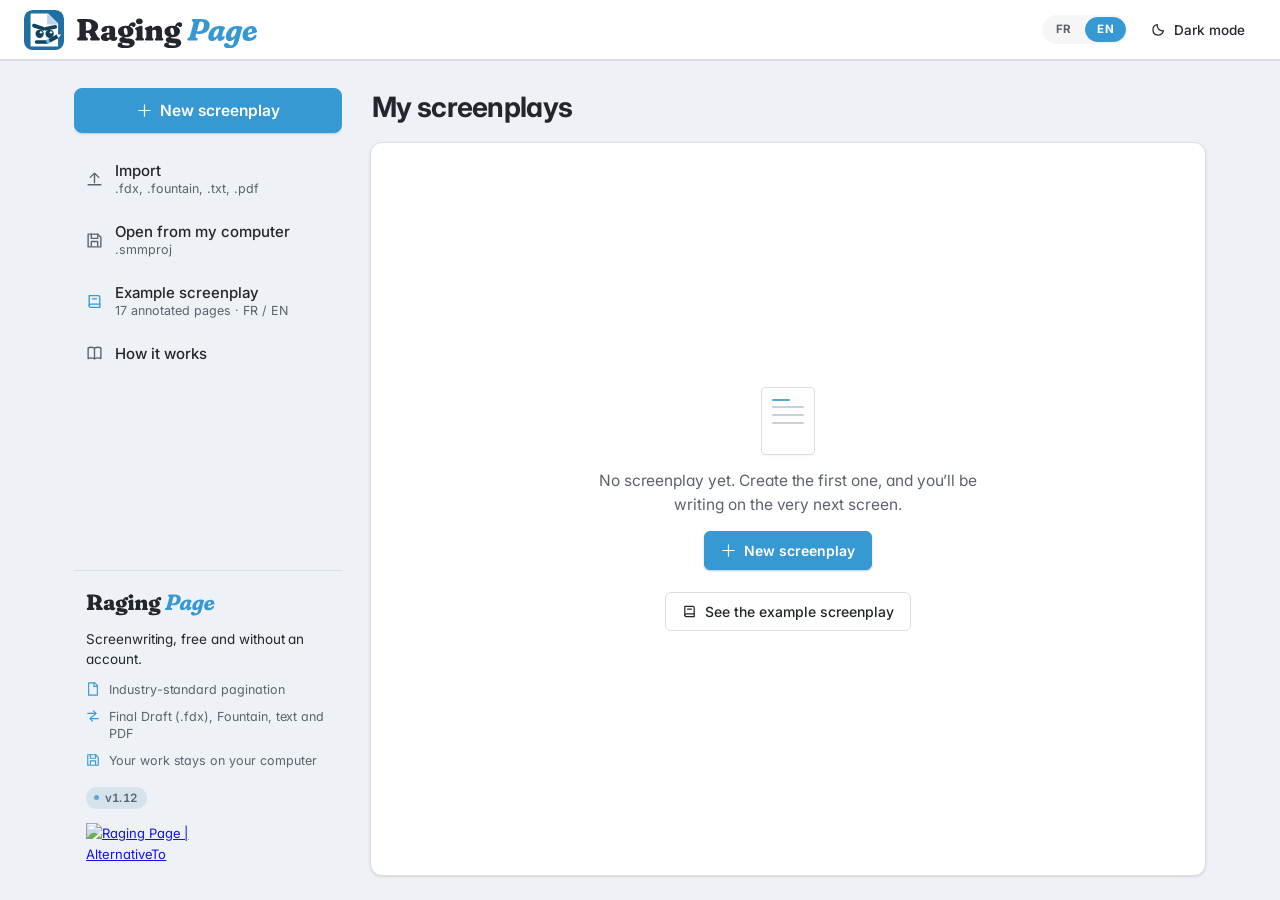
==== commit f4f2f544: "Pages sans numéro directement dans le scénario, autant qu'on veut Une page sans numéro est maintenan" ====
--- a/index.html
+++ b/index.html
@@ -57,5 +57,6 @@
 <script src="js/31-highlight-duration-music.js"></script>
 <script src="js/31a-drive-chip.js"></script>
 <script src="js/32-drive-reconnect-storyboard.js"></script>
+<script src="js/33-free-pages.js"></script>
 </body>
 </html>
--- a/style.css
+++ b/style.css
@@ -1,4 +1,4 @@
-  :root{
+:root{
     --paper:#FCFDFE;
     --ink:#23262E;
     --ink-soft:#5C6270;
@@ -490,6 +490,13 @@
   }
   .sheet-cont.is-bottom{bottom:calc(var(--pm-bottom,2.5cm) * .35); right:var(--pm-right,2.5cm);}
   .sheet-cont.is-top{top:calc(var(--pn-top,1.2cm) + 1.1em); left:var(--pm-left,3cm);}
+  /* Page sans numéro (js/33-free-pages.js) : repère discret à la place du numéro, jamais imprimé. */
+  .sheet.is-free{box-shadow:0 0 0 1px #3699D440, 0 1px 3px #0002, 0 18px 40px -18px #0004;}
+  .sheet-free-tag{
+    position:absolute; top:var(--pn-top,1.2cm); right:var(--pm-right,2.5cm);
+    font-family:var(--sans); font-size:9.5px; font-weight:700; letter-spacing:.09em; text-transform:uppercase;
+    color:var(--accent-2,#3699D4); opacity:.7; -webkit-user-select:none; user-select:none;
+  }
   .sheet-tab{
     position:absolute; left:0; right:0; text-align:center; font-family:var(--sans); font-size:9.5px;
     font-weight:700; letter-spacing:.09em; text-transform:uppercase; color:var(--ink-soft); opacity:.55;
@@ -729,7 +736,7 @@
     -webkit-print-color-adjust:exact; print-color-adjust:exact; color-adjust:exact;
   }
   .titlepage .tp-bg-image{position:absolute; inset:0; width:100%; height:100%; object-fit:cover; opacity:var(--tp-img-opacity,1); z-index:0;}
-  .titlepage .tp-drawing-layer{position:absolute; inset:0; width:100%; height:100%; z-index:1; pointer-events:none;}
+  .titlepage .tp-drawing-layer{position:absolute; inset:0; width:100%; height:100%; z-index:3; pointer-events:none;}
   /* Image libre de la page de titre : posée où l'on veut, à la taille voulue (valeurs en % de la page). */
   .titlepage .tp-title.tp-title-off{visibility:hidden;}
   .titlepage .tp-free-img{position:absolute; z-index:2; margin:0; padding:0; line-height:0; box-sizing:border-box;}
@@ -1577,7 +1584,7 @@
   .center-pane, .rail-nav, .side-pane, #homeView .home-list-scroll{scrollbar-width:thin; scrollbar-color:rgba(120,128,150,.4) transparent;}
   /* v26 : barre de défilement de l'éditeur plus large (comme WriterDuet), plus facile à saisir pour parcourir les pages. */
   .center-pane{scrollbar-width:auto; scrollbar-color:rgba(110,118,140,.55) rgba(120,128,150,.12);}
-  .center-pane::-webkit-scrollbar{width:16px; height:16px;}
+  .center-pane::-webkit-scrollbar{width:20px; height:20px;}
   .center-pane::-webkit-scrollbar-track{background:rgba(120,128,150,.12);}
   .center-pane::-webkit-scrollbar-thumb{background:rgba(110,118,140,.55); border-radius:8px; border:3px solid transparent; background-clip:content-box; min-height:48px;}
   .center-pane::-webkit-scrollbar-thumb:hover{background:rgba(110,118,140,.85); background-clip:content-box;}
@@ -1916,3 +1923,94 @@
   .wh-wrap > .sset-status{margin:0 0 14px;}
   .wh-card .sset-status:last-child{margin-bottom:14px;}
   @media (max-width:640px){ .wh-wrap .stat-grid{grid-template-columns:1fr 1fr;} }
+  /* ===== Mode sombre : pastilles Coffre-fort / Drive, sélection de texte, menu « ⋯ » =====
+     Constat : (1) --line n'existe pas, donc la pastille n'avait aucune bordure ; les verts/ambres
+     des états « ok » / « attention » (#127a4b, #9a5b00) sont pensés pour fond clair et disparaissent
+     sur la barre sombre. (2) ::selection était un bleu clair unique : en sombre, le texte clair
+     devenait illisible sur ce bleu clair. Même logique que WriterDuet : états lisibles par la teinte
+     (vert / ambre / gris clair), sélection bleue de la charte avec texte blanc. Le thème clair
+     et la feuille de scénario (qui reste claire) ne changent pas. */
+  html[data-theme="dark"] .vault-chip{border-color:rgba(255,255,255,.28); color:var(--ink);}
+  html[data-theme="dark"] .vault-chip:hover{filter:brightness(1.15);}
+  html[data-theme="dark"] .vault-chip.ok{color:#5FD39A; border-color:rgba(95,211,154,.6); background:rgba(95,211,154,.14);}
+  html[data-theme="dark"] .vault-chip.warn{color:#F2B45A; border-color:rgba(242,180,90,.6); background:rgba(242,180,90,.14);}
+  html[data-theme="dark"] .vault-chip.off{opacity:1; color:var(--ink); background:rgba(255,255,255,.08);}
+  @media (max-width:1460px){
+    html[data-theme="dark"] .vault-chip, html[data-theme="dark"] .vault-chip.ok, html[data-theme="dark"] .vault-chip.warn, html[data-theme="dark"] .vault-chip.off{background:currentColor; border-color:transparent;}
+    html[data-theme="dark"] .vault-chip.ok{color:#5FD39A;} html[data-theme="dark"] .vault-chip.warn{color:#F2B45A;} html[data-theme="dark"] .vault-chip.off{color:var(--ink);}
+  }
+  html[data-theme="dark"] ::selection{background:rgba(54,153,212,.65); color:#fff;}
+  html[data-theme="dark"] input::selection, html[data-theme="dark"] textarea::selection{background:rgba(54,153,212,.65); color:#fff;}
+  /* La feuille de scénario, la page de titre et l'aperçu d'impression restent claires en thème sombre :
+     leur sélection garde donc le bleu clair d'origine avec l'encre foncée. */
+  html[data-theme="dark"] #page ::selection, html[data-theme="dark"] #page::selection,
+  html[data-theme="dark"] #sheets ::selection, html[data-theme="dark"] .titlepage ::selection, html[data-theme="dark"] .titlepage::selection,
+  html[data-theme="dark"] .print-page ::selection, html[data-theme="dark"] .tp-fs-page ::selection{background:#BFE3FA; color:var(--paper-ink);}
+  /* Menu « ⋯ » : survol un peu plus marqué et bouton principal lisible. */
+  html[data-theme="dark"] .tb-more-menu .btn:hover{background:rgba(255,255,255,.10);}
+  html[data-theme="dark"] .tb-more-menu .btn:focus-visible{outline:2px solid var(--accent); outline-offset:-2px;}
+  html[data-theme="dark"] .tb-more-menu .btn:active{background:rgba(54,153,212,.28); color:#fff;}
+  /* v56 : section Page de titre plus aérée — un peu d'espace entre la barre de police / les boutons « Modifier »
+     et le panneau de réglages, et une marge sous le panneau pour qu'il ne touche plus le bas de l'écran. */
+  .tp-tb-wrap{padding-bottom:12px; gap:8px;}
+  .tp-design-wrap{padding-top:16px; padding-bottom:30px;}
+  /* v57 : le panneau de réglages finit au bord du bas du cadre de l'aperçu, et Contenu / Fond / Dessin ont
+     exactement la même taille (le contenu défile dans le panneau) : plus de saut en passant de l'un à l'autre. */
+  @media (min-width:821px){
+    .tp-controls-col{display:flex; flex-direction:column; align-self:flex-start; overflow:visible;}
+    .tp-controls-col > .tp-seg{flex:none;}
+    .tp-controls-col > .tp-panes{flex:1 1 0; min-height:0; display:flex; flex-direction:column;}
+    .tp-controls-col .tp-panes > .tp-panel{flex:1 1 0; min-height:0; overflow-y:auto;}
+  }
+
+  /* v90 : dessin sur la page de titre — barre d'outils (stylo, feutre, crayon, pinceau, surligneur, gomme, couleurs, taille, annuler / refaire),
+     plein écran avec zoom. Même D.A. que la barre de texte : surfaces, filets et bleu de l'application. */
+  #tpDrawCanvas{cursor:none; touch-action:none;}
+  #tpDrawLive{position:absolute; inset:0; width:100%; height:100%; z-index:3; pointer-events:none;}
+  .tp-d-ring{position:absolute; z-index:4; display:none; pointer-events:none; box-sizing:border-box; border:1.5px solid #fff; border-radius:50%; transform:translate(-50%,-50%); box-shadow:0 0 0 1px #000000aa, inset 0 0 0 1px #000000aa;}
+  .tp-d-tool.on{box-shadow:inset 0 0 0 1.5px #3699D466;}
+  .tp-d-dotbox{width:24px; height:24px; display:inline-flex; align-items:center; justify-content:center; flex:none;}
+  .tp-d-dot{display:block; border-radius:50%; flex:none; background:var(--ink);}
+  .tp-d-go, .tp-d-done{padding:0 12px; font-weight:600;}
+  .tp-d-done{background:var(--accent); color:#fff;}
+  .tp-d-done:hover{background:var(--accent-2);}
+  .tp-d-go{background:#3699D41a; color:var(--accent-2);}
+  .tp-d-clear.armed{background:#D6454522; color:var(--danger); font-weight:600; font-size:12.5px;}
+  .tp-d-zoom{display:inline-flex; align-items:center;}
+  .tp-d-zv{min-width:54px; font-size:13px; font-variant-numeric:tabular-nums;}
+  .tp-d-pop{text-align:left; font-family:var(--sans);}
+  .tp-d-pop-color{width:334px; max-width:calc(100vw - 20px);}
+  .tp-d-pop-stroke{width:252px;}
+  .tp-d-lbl{font-size:11px; font-weight:700; text-transform:uppercase; letter-spacing:.06em; color:var(--ink-soft); margin:0 0 7px;}
+  .tp-d-sw{display:grid; grid-template-columns:repeat(12,1fr); gap:6px; justify-items:center;}
+  .tp-d-sw .tp-swatch{width:22px; height:22px;}
+  .tp-d-sw-r{grid-template-columns:repeat(10,1fr); margin-bottom:12px;}
+  .tp-d-pop-color .tp-d-lbl + .tp-d-sw{margin-bottom:0;}
+  .tp-d-pop-color .tp-d-sw-r + .tp-d-lbl, .tp-d-pop-color .tp-d-lbl:not(:first-child){margin-top:2px;}
+  .tp-d-cust{display:inline-flex; align-items:center; gap:6px;}
+  .tp-d-hex{width:76px; height:28px; box-sizing:border-box; border:1px solid var(--hair); border-radius:6px; background:var(--surface-soft); color:var(--ink); font-family:var(--sans); font-size:12.5px; padding:0 7px; outline:none;}
+  .tp-d-hex:focus{border-color:var(--accent);}
+  .tp-d-prev{height:52px; border:1px solid var(--hair); border-radius:8px; background:var(--surface-soft); display:flex; align-items:center; justify-content:center; margin-bottom:14px;}
+  .tp-d-row{display:flex; align-items:center; gap:10px; font-size:13px; color:var(--ink-soft);}
+  .tp-d-row + .tp-d-row{margin-top:11px;}
+  .tp-d-row label{width:54px; flex:none;}
+  .tp-d-row input[type=range]{flex:1; min-width:0; accent-color:var(--accent);}
+  .tp-d-sizev, .tp-d-alphav{width:38px; text-align:right; flex:none; font-variant-numeric:tabular-nums; color:var(--ink);}
+  .tp-d-keys{margin-top:12px; padding-top:10px; border-top:1px solid var(--hair); font-size:11.5px; color:var(--ink-soft);}
+  /* plein écran : la page se déplace et se zoome librement (la barre d'outils flotte au-dessus) */
+  .tp-fs{display:block; overflow:hidden; touch-action:none; -webkit-user-select:none; user-select:none;}
+  .tp-fs-page{position:absolute; left:0; top:0;}
+  .tp-fs-tb{position:fixed; top:14px; left:50%; transform:translateX(-50%); z-index:3; max-width:calc(100vw - 250px); flex-wrap:wrap; justify-content:center;}
+  .tp-fs.tp-fs-pan, .tp-fs.tp-fs-pan #tpDrawCanvas{cursor:grab;}
+  .tp-fs.tp-fs-panning, .tp-fs.tp-fs-panning *{cursor:grabbing !important;}
+  @media (max-width:900px){ .tp-fs-tb{top:60px; max-width:calc(100vw - 20px);} }
+  /* v58 : « Fond » avait un panneau plus étroit que « Contenu » et « Dessin » (la grille prenait la largeur de son contenu).
+     La grille occupe maintenant toute la largeur disponible : les trois onglets ont exactement la même taille. */
+  .tp-design-wrap{width:100%; box-sizing:border-box;}
+  /* v59 : en dessin, « Terminer » est l'unique sortie ; la bulle d'aide est centrée en bas du plein écran, sous la barre, et s'efface seule. */
+  .tp-fs.tp-fs-drawing .tp-fs-exit{display:none;}
+  .tp-fs.tp-fs-drawing .tp-fs-tb{max-width:calc(100vw - 28px);}
+  .tp-fs-hint{position:fixed; left:50%; bottom:22px; transform:translate(-50%,10px); z-index:3; max-width:calc(100vw - 28px); padding:9px 16px; border-radius:999px; background:var(--surface); color:var(--ink-soft); border:1px solid var(--hair); box-shadow:0 12px 30px -12px #00000066; font-family:var(--sans); font-size:13px; line-height:1.4; text-align:center; opacity:0; pointer-events:none; transition:opacity .25s, transform .25s;}
+  .tp-fs-hint b{color:var(--ink); font-weight:600;}
+  .tp-fs-hint.show{opacity:1; transform:translate(-50%,0);}
+  @media (max-width:900px){ .tp-fs.tp-fs-drawing .tp-fs-tb{top:12px;} .tp-fs-hint{bottom:14px;} }
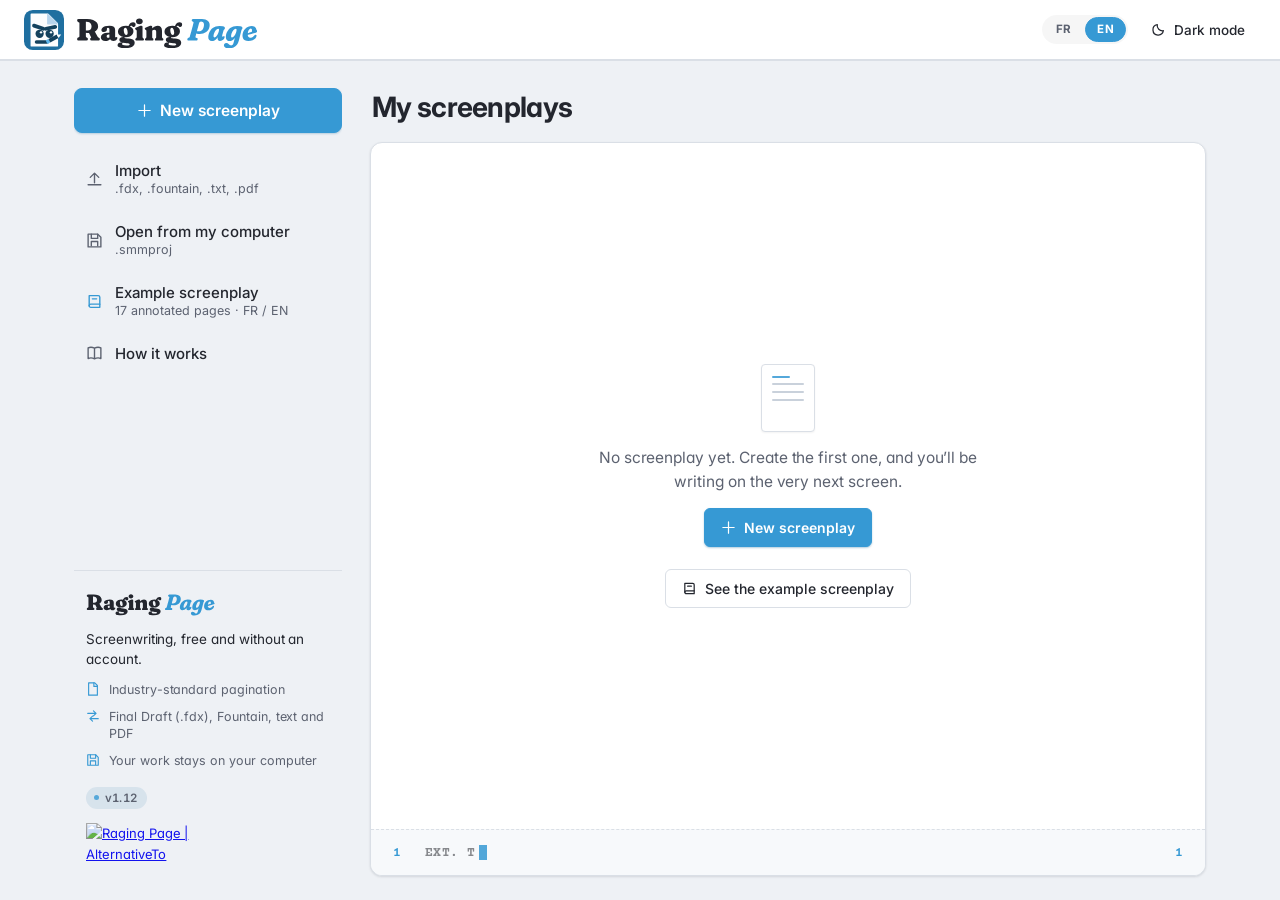
==== commit e3e3f756: "Images sur les pages du scénario : autant qu'on veut, déplacer, agrandir, rogner, sans toucher au te" ====
--- a/index.html
+++ b/index.html
@@ -58,5 +58,9 @@
 <script src="js/31a-drive-chip.js"></script>
 <script src="js/32-drive-reconnect-storyboard.js"></script>
 <script src="js/33-free-pages.js"></script>
+<script src="js/34-topbar-fit.js"></script>
+<script src="js/35-command-palette.js"></script>
+<script src="js/36-storyboard-tab.js"></script>
+<script src="js/37-page-images.js"></script>
 </body>
 </html>
--- a/style.css
+++ b/style.css
@@ -490,12 +490,11 @@
   }
   .sheet-cont.is-bottom{bottom:calc(var(--pm-bottom,2.5cm) * .35); right:var(--pm-right,2.5cm);}
   .sheet-cont.is-top{top:calc(var(--pn-top,1.2cm) + 1.1em); left:var(--pm-left,3cm);}
-  /* Page sans numéro (js/33-free-pages.js) : repère discret à la place du numéro, jamais imprimé. */
-  .sheet.is-free{box-shadow:0 0 0 1px #3699D440, 0 1px 3px #0002, 0 18px 40px -18px #0004;}
+  /* Page sans numéro (js/33-free-pages.js) : même repère discret que « fin de page », jamais imprimé. */
   .sheet-free-tag{
     position:absolute; top:var(--pn-top,1.2cm); right:var(--pm-right,2.5cm);
     font-family:var(--sans); font-size:9.5px; font-weight:700; letter-spacing:.09em; text-transform:uppercase;
-    color:var(--accent-2,#3699D4); opacity:.7; -webkit-user-select:none; user-select:none;
+    color:var(--ink-soft); opacity:.55; -webkit-user-select:none; user-select:none;
   }
   .sheet-tab{
     position:absolute; left:0; right:0; text-align:center; font-family:var(--sans); font-size:9.5px;
@@ -759,8 +758,13 @@
   .titlepage .tp-author-label{margin-bottom:4px;}
   .titlepage .tp-author-name{}
   .titlepage .tp-extra-wrap{display:flex; flex-direction:column; gap:5px; margin:16px 0 0;}
-  .titlepage .tp-extra-line{font-size:var(--tp-sub-size,12pt); opacity:.85;}
+  .titlepage .tp-extra-line{font-size:var(--tp-sub-size,12pt);}   /* même encre que les autres textes, sans voile (avant : opacity .85) */
   .titlepage .tp-foot{margin-top:auto; font-size:var(--tp-foot-size,10pt); opacity:.7;}
+  /* v96 : textes libres — chacun dans son cadre (pleine largeur utile, il porte l'alignement et le déplacement) ;
+     seul le texte lui-même capte la souris, pour ne jamais masquer les textes en dessous. */
+  .titlepage .tp-ftx-layer{position:absolute; top:3cm; left:3cm; right:3cm; bottom:3cm; z-index:2; pointer-events:none;}
+  .titlepage .tp-ftx{position:absolute; top:0; left:0; right:0;}
+  .titlepage .tp-ftx-in{display:inline-block; max-width:100%; pointer-events:auto; overflow-wrap:break-word; vertical-align:top;}
   /* v51 : chaque élément de la page de titre a sa propre police, taille, couleur, alignement, gras / italique / souligné.
      Sans réglage, chaque variable retombe sur la valeur d'avant : rendu strictement identique. */
   .titlepage .tp-title{font-family:var(--tp-title-font,inherit); font-weight:var(--tp-title-weight,700); font-style:var(--tp-title-style,inherit); text-decoration:var(--tp-title-deco,none); color:var(--tp-title-color,inherit); align-self:var(--tp-title-self,auto); text-align:var(--tp-title-ta,inherit);}
@@ -914,6 +918,11 @@
   .tp-editing .tp-extra-wrap:empty{min-height:1.5em; min-width:9em;}
   .tp-editing .tp-extra-wrap:empty::before, .tp-editing .tp-author-name:empty::before{content:attr(data-ph); opacity:.32;}
   .tp-editing .tp-author-name:empty{min-width:7em; min-height:1.3em;}
+  .tp-editing .tp-ftx-in:empty{min-width:7em; min-height:1.3em;}
+  .tp-editing .tp-ftx-in:empty::before{content:attr(data-ph); opacity:.32;}
+  .tp-pill.tp-pill-add{border-style:dashed; color:var(--accent-2);}
+  .tp-pill.tp-pill-add:hover{border-color:var(--accent); background:#3699D414;}
+  .tp-tb-btn.tp-tb-del:hover{color:#D64545;}
   .tp-editing .tp-ph-grp{opacity:.4;}
   /* menu de polices : chaque nom est écrit dans sa propre police */
   .tp-fm-wrap{position:relative;}
@@ -2014,3 +2023,347 @@
   .tp-fs-hint b{color:var(--ink); font-weight:600;}
   .tp-fs-hint.show{opacity:1; transform:translate(-50%,0);}
   @media (max-width:900px){ .tp-fs.tp-fs-drawing .tp-fs-tb{top:12px;} .tp-fs-hint{bottom:14px;} }
+
+/* ===== Pages sans numéro (js/33-free-pages.js) : fenêtre d'insertion et panneau, dans le style de la modale « Scénario d'exemple » ===== */
+#fpBackdrop .fp-modal{position:relative; max-width:500px; padding:24px 26px 22px;}
+.fp-x{position:absolute; top:14px; right:14px; width:30px; height:30px; display:inline-flex; align-items:center; justify-content:center;
+  border:0; border-radius:8px; background:transparent; color:var(--ink-soft); cursor:pointer; transition:background .12s, color .12s;}
+.fp-x:hover{background:var(--overlay-hover); color:var(--ink);}
+.fp-x:focus-visible{outline:none; box-shadow:var(--focus-ring);}
+.fp-x .icon{width:15px; height:15px;}
+#fpBackdrop .fp-head{display:flex; align-items:center; gap:14px; margin:0 34px 18px 0;}
+#fpBackdrop .fp-ico{flex:none; width:46px; height:46px; border-radius:12px; display:flex; align-items:center; justify-content:center;
+  color:var(--accent); background:color-mix(in srgb, var(--accent) 13%, var(--surface)); box-shadow:inset 0 0 0 1px color-mix(in srgb, var(--accent) 30%, var(--surface));}
+#fpBackdrop .fp-ico .icon{width:22px; height:22px;}
+#fpBackdrop .fp-head h2{margin:0; font-size:19.76px; line-height:1.2;}
+#fpBackdrop .fp-sub{margin:4px 0 0; font-size:13.5px; line-height:1.4; color:var(--ink-soft);}
+#fpBackdrop .fp-sub b{color:var(--ink); font-weight:600;}
+#fpBackdrop .fp-lbl{font-size:11.5px; font-weight:700; letter-spacing:.06em; text-transform:uppercase; color:var(--ink-soft); margin:0 0 8px;}
+#fpBackdrop .fp-where{gap:10px; margin-bottom:18px;}
+#fpBackdrop .fp-where .fmt-opt{position:relative; padding:10px 10px 10px 34px; background:var(--surface); transition:border-color .12s, background .12s, box-shadow .12s;}
+#fpBackdrop .fp-where .fmt-opt:hover{border-color:var(--accent); background:var(--overlay-hover);}
+#fpBackdrop .fp-where .fmt-opt::before{content:''; position:absolute; left:12px; top:13px; width:14px; height:14px; border-radius:50%; box-sizing:border-box;
+  border:1.5px solid color-mix(in srgb, var(--ink) 35%, var(--surface)); background:var(--surface); transition:border-color .12s, box-shadow .12s;}
+#fpBackdrop .fp-where .fmt-opt.active{background:color-mix(in srgb, var(--accent) 10%, var(--surface)); box-shadow:var(--focus-ring);}
+#fpBackdrop .fp-where .fmt-opt.active::before{border-color:var(--accent); box-shadow:inset 0 0 0 3px var(--surface); background:var(--accent);}
+#fpBackdrop .fp-where .fmt-opt .t{font-size:14px;}
+#fpBackdrop .fp-where .fmt-opt .d{font-size:12px; line-height:1.35;}
+#fpBackdrop .fp-models{border:1px solid var(--hair); border-radius:10px; background:var(--surface-soft); overflow:hidden;}
+#fpBackdrop .fp-model{display:flex; gap:12px; align-items:flex-start; padding:11px 14px; cursor:pointer; transition:background .12s;}
+#fpBackdrop .fp-model + .fp-model{border-top:1px solid var(--hair);}
+#fpBackdrop .fp-model:hover{background:var(--overlay-hover);}
+#fpBackdrop .fp-model .icon{flex:none; width:16px; height:16px; margin-top:2px; color:var(--ink-soft);}
+#fpBackdrop .fp-model b{display:block; font-size:14px; font-weight:600; line-height:1.35; color:var(--ink);}
+#fpBackdrop .fp-model small{display:block; font-size:12.75px; line-height:1.45; color:var(--ink-soft); margin-top:2px;}
+#fpBackdrop .fp-model.active{background:color-mix(in srgb, var(--accent) 10%, var(--surface)); box-shadow:inset 3px 0 0 var(--accent);}
+#fpBackdrop .fp-model.active .icon{color:var(--accent);}
+#fpBackdrop .fp-hint{font-size:12.5px; line-height:1.45; color:var(--ink-soft); margin:10px 0 0;}
+#fpBackdrop .modal-actions{margin-top:20px; align-items:center;}
+#fpBackdrop .fp-conv{margin-right:auto; padding-left:0; color:var(--accent-2);}
+#fpBackdrop .fp-conv:hover{text-decoration:underline;}
+@media (max-width:520px){ #fpBackdrop .fp-where{flex-direction:column;} #fpBackdrop .modal-actions{flex-wrap:wrap;} }
+.fp-panel{margin-bottom:22px;}
+.fp-pane-title{display:flex; align-items:center; justify-content:space-between; gap:8px;}
+.fp-pane-title .fp-x{position:static; margin:-4px -6px -4px 0;}
+.fp-note{font-size:12.5px; line-height:1.5; color:var(--ink-soft); margin:0 0 12px;}
+.fp-acts{border:1px solid var(--hair); border-radius:10px; background:var(--surface); overflow:hidden;}
+.fp-act{display:flex; align-items:center; gap:10px; width:100%; padding:10px 12px; border:0; background:transparent; color:var(--ink);
+  font:inherit; font-size:13px; font-weight:600; text-align:left; cursor:pointer; transition:background .12s, color .12s;}
+.fp-act + .fp-act{border-top:1px solid var(--hair);}
+.fp-act .icon{flex:none; width:15px; height:15px; color:var(--ink-soft);}
+.fp-act:hover{background:var(--overlay-hover);}
+.fp-act:hover .icon{color:var(--accent);}
+.fp-act.is-danger{color:var(--danger);}
+.fp-act.is-danger .icon{color:var(--danger);}
+.fp-act.is-danger:hover{background:color-mix(in srgb, var(--danger) 8%, var(--surface));}
+
+/* Barre du haut ajustée à la place réelle (js/34-topbar-fit.js) : mêmes paliers que « v36 » ci-dessus,
+   appliqués seulement quand la barre déborde vraiment. */
+.topbar.tb-c1 select.tb-font, .topbar.tb-c1 select.tb-font + .tb-div{display:none;}
+.topbar.tb-c2 .btn[data-act="goHome"] .tb-lbl{display:none;}
+.topbar.tb-c2 .btn[data-act="goHome"]{padding:7px 9px;}
+.topbar.tb-c2 .search-box input{width:110px;}
+.topbar.tb-c3 .btn[data-act="insertCard"] .tb-lbl, .topbar.tb-c3 .btn[data-act="openLayout"] .tb-lbl{display:none;}
+.topbar.tb-c4 .save-status{min-width:0; padding:5px 9px;}
+.topbar.tb-c4 .save-status #saveLabel{display:none;}
+.topbar.tb-c4 .vault-chip{min-width:0; width:14px; height:14px; padding:0; font-size:0; background:currentColor; border-color:transparent; align-self:center;}
+.topbar.tb-c4 .vault-chip.ok{color:#127a4b;} .topbar.tb-c4 .vault-chip.warn{color:#c47a00;} .topbar.tb-c4 .vault-chip.off{color:var(--ink-soft);}
+html[data-theme="dark"] .topbar.tb-c4 .vault-chip{background:currentColor; border-color:transparent;}
+html[data-theme="dark"] .topbar.tb-c4 .vault-chip.ok{color:#5FD39A;} html[data-theme="dark"] .topbar.tb-c4 .vault-chip.warn{color:#F2B45A;} html[data-theme="dark"] .topbar.tb-c4 .vault-chip.off{color:var(--ink);}
+.topbar.tb-c5 .btn .tb-lbl{display:none;}
+.topbar.tb-c5 .btn{padding:7px 9px;}
+.topbar.tb-c5 .btn.btn-primary{padding:8px 11px;}
+.topbar.tb-c6{padding:0 12px; gap:8px;}
+.topbar.tb-c6 .search-box input{width:70px;}
+.topbar.tb-c6 .pg-indicator{min-width:0; padding:4px 8px;}
+.topbar.tb-c6 .tb-div{margin:0 4px;}
+.topbar.tb-c7 .search-box input{width:48px;}
+.topbar.tb-c7 .btn[data-act="doUndo"], .topbar.tb-c7 .btn[data-act="doRedo"], .topbar.tb-c7 .topbar-left .tb-div:nth-of-type(n+2){display:none;}
+.topbar.tb-c8 .lang-flags{display:none;}
+
+/* Colonne de gauche repliable (js/06-editor-shell.js : toggleRail). Les deux boutons se posent par-dessus :
+   colonne ouverte, rien ne bouge. */
+.rail{position:relative;}
+.rail-toggle{position:absolute; right:10px; bottom:7px; width:28px; height:28px; display:grid; place-items:center; padding:0; border:0; border-radius:8px;
+  background:transparent; color:var(--studio-text-dim); cursor:pointer; transition:background .12s, color .12s;}
+.rail-toggle:hover{background:rgba(255,255,255,.08); color:#fff;}
+.rail-toggle:focus-visible, .rail-reopen:focus-visible{outline:none; box-shadow:0 0 0 3px rgba(54,153,212,.45);}
+.rail-toggle .icon{width:16px; height:16px;}
+.rail-reopen{display:none;}
+#editorView.rail-collapsed > .rail{display:none;}
+#editorView.rail-collapsed > .rail-reopen{display:grid; place-items:center; position:fixed; left:0; top:50%; transform:translateY(-50%); z-index:45;
+  width:24px; height:56px; padding:0 2px 0 0; border:0; border-radius:0 10px 10px 0; background:var(--studio); color:var(--studio-text-dim);
+  box-shadow:0 2px 10px rgba(16,24,40,.22); cursor:pointer; transition:width .12s, color .12s, background .12s;}
+#editorView.rail-collapsed > .rail-reopen:hover{width:30px; color:#fff; background:var(--studio-2);}
+.rail-reopen .icon{width:15px; height:15px;}
+@media (max-width:880px){
+  .rail-nav{padding-bottom:46px;}
+  .rail-toggle{right:auto; left:50%; transform:translateX(-50%); bottom:10px;}
+}
+@media print{ .rail-toggle, .rail-reopen{display:none !important;} }
+
+
+/* Carte « Enregistrer ce scénario sur ton Drive ? » (js/31a-drive-chip.js) : non bloquante, dans le style des
+   boîtes de dialogue du site (.mmd). */
+.gd-ask{position:fixed; right:20px; bottom:76px; z-index:140; width:min(360px, calc(100vw - 32px)); padding:16px 16px 14px; border-radius:12px;
+  background:var(--surface); color:var(--ink); font-family:var(--sans); box-shadow:0 0 0 1px var(--hair), 0 18px 48px rgba(10,10,20,.28); animation:mmdPop .17s cubic-bezier(.2,.8,.3,1);}
+.gd-ask-x{position:absolute; top:8px; right:8px;}
+.gd-ask-h{display:flex; gap:12px; align-items:flex-start; padding-right:22px;}
+.gd-ask-ico{flex:none; width:36px; height:36px; border-radius:50%; display:flex; align-items:center; justify-content:center; background:rgba(54,153,212,.14); color:var(--accent);}
+.gd-ask-ico .icon{width:18px; height:18px;}
+.gd-ask-h b{display:block; font-size:14.5px; font-weight:700; line-height:1.3; margin-top:1px;}
+.gd-ask-h p{margin:5px 0 0; font-size:13px; line-height:1.45; color:var(--ink-soft);}
+.gd-ask-act{display:flex; justify-content:flex-end; gap:8px; margin-top:14px;}
+@media print{ .gd-ask{display:none !important;} }
+
+/* ---------- Palette de commandes (Ctrl+K) et liste sous « Rechercher… » ---------- */
+.cp-backdrop{position:fixed; inset:0; z-index:390; background:rgba(20,20,30,.42); backdrop-filter:blur(2px);}
+.cp-modal{position:fixed; left:50%; top:9vh; transform:translateX(-50%); width:min(640px, calc(100vw - 32px)); background:var(--surface); color:var(--ink); border-radius:14px; font-family:var(--sans);
+  box-shadow:0 0 0 1px var(--hair), 0 24px 64px rgba(10,10,20,.38); overflow:hidden; display:flex; flex-direction:column; max-height:min(640px, 84vh);}
+.cp-in{display:flex; align-items:center; gap:10px; padding:14px 16px; border-bottom:1px solid var(--hair);}
+.cp-in > .icon{width:18px; height:18px; color:var(--ink-soft); flex:none;}
+.cp-in input{flex:1; min-width:0; border:0; outline:none; background:transparent; font:500 16px var(--sans); color:var(--ink);}
+.cp-in input::placeholder{color:var(--ink-soft); opacity:.8;}
+.cp-list{padding:6px; overflow-y:auto; overscroll-behavior:contain; flex:1 1 auto; min-height:0;}
+.cp-drop{position:fixed; z-index:400; background:var(--surface); color:var(--ink); border-radius:12px; font-family:var(--sans);
+  box-shadow:0 0 0 1px var(--hair), 0 18px 48px rgba(10,10,20,.22); padding:6px; max-height:min(480px, 70vh); overflow-y:auto; overscroll-behavior:contain;}
+.cp-sec{font-size:10.5px; font-weight:700; letter-spacing:.08em; text-transform:uppercase; color:var(--ink-soft); padding:10px 10px 5px;}
+.cp-row{display:flex; align-items:center; gap:11px; padding:8px 10px; border-radius:8px; font-size:13.5px; cursor:pointer; line-height:1.35;}
+.cp-row > .icon{flex:none; width:16px; height:16px; color:var(--ink-soft);}
+.cp-num{flex:none; min-width:22px; font:600 12px var(--mono); color:var(--accent-2); text-align:right;}
+.cp-lab{flex:1; min-width:0; white-space:nowrap; overflow:hidden; text-overflow:ellipsis;}
+.cp-lab b{font-weight:700; background:color-mix(in srgb, var(--accent) 18%, transparent); border-radius:3px; padding:0 1px;}
+.cp-soft{color:var(--ink-soft); font-size:12.5px;}
+.cp-sub{display:block; font-size:12px; color:var(--ink-soft); margin-top:1px; white-space:nowrap; overflow:hidden; text-overflow:ellipsis;}
+.cp-where{flex:none; font-size:11.5px; color:var(--ink-soft); max-width:42%; white-space:nowrap; overflow:hidden; text-overflow:ellipsis;}
+.cp-st{flex:none; font-size:11px; font-weight:700; padding:2px 8px; border-radius:999px; background:var(--chip-bg); color:var(--ink-soft);}
+.cp-st.on{background:rgba(47,158,68,.14); color:var(--ok);}
+.cp-kbd{flex:none; display:inline-flex; gap:3px;}
+.cp-kbd span{font:600 10.5px var(--sans); color:var(--ink-soft); border:1px solid var(--hair); border-bottom-width:2px; border-radius:5px; padding:1px 5px; background:var(--surface);}
+.cp-row.sel{background:color-mix(in srgb, var(--accent) 11%, var(--surface)); box-shadow:inset 3px 0 0 var(--accent);}
+.cp-row.sel > .icon{color:var(--accent);}
+.cp-empty{padding:22px 14px; font-size:13px; color:var(--ink-soft); text-align:center; line-height:1.5;}
+.cp-foot{display:flex; flex-wrap:wrap; gap:6px 16px; padding:9px 16px; border-top:1px solid var(--hair); font-size:11.5px; color:var(--ink-soft); background:var(--surface-soft);}
+.cp-foot .cp-kbd{margin-right:5px;}
+.cp-foot-r{margin-left:auto;}
+.cp-drop-foot{display:flex; align-items:center; justify-content:flex-end; gap:6px; padding:8px 10px 4px; margin-top:4px; border-top:1px solid var(--hair); font-size:11.5px; color:var(--ink-soft);}
+.cp-glow{outline:3px solid var(--accent) !important; outline-offset:4px; border-radius:8px; box-shadow:0 0 0 8px color-mix(in srgb, var(--accent) 18%, transparent) !important; transition:outline-color .3s;}
+@media (max-width:640px){ .cp-modal{top:12px;} .cp-where{display:none;} }
+@media print{ .cp-backdrop, .cp-drop{display:none !important;} }
+
+/* ---------- v94 : harmonisation des onglets et des fenêtres (même DA partout) ---------- */
+/* nombre à côté du titre d'un onglet, comme « Mes scénarios » sur l'accueil */
+.pane-title .pane-count{display:inline-flex; align-items:center; justify-content:center; min-width:28px; height:28px; padding:0 10px; margin-left:8px; vertical-align:4px;
+  border-radius:999px; background:var(--tag-chip-bg); color:var(--tag-chip-text); box-shadow:inset 0 0 0 1px rgba(54,153,212,.22);
+  font-family:var(--sans); font-size:14.5px; font-weight:700; line-height:1; letter-spacing:-.01em; font-variant-numeric:tabular-nums;}
+/* onglets « document » : en-tête et boutons alignés sur la colonne de contenu (860 px), comme les cartes en dessous */
+#centerPane.pane-doc .cards-toolbar{max-width:860px; box-sizing:border-box;}
+#centerPane.pane-doc .structure-help{max-width:812px;}
+#centerPane.pane-doc .structure-list{max-width:860px; box-sizing:border-box;}
+/* état vide commun */
+.wh-empty{display:flex; flex-direction:column; align-items:center; justify-content:center; gap:10px; margin:0 0 14px; padding:26px 18px; text-align:center;
+  border:1.5px dashed var(--hair); border-radius:12px; color:var(--ink-soft); font-size:14px; line-height:1.5;}
+.wh-empty-ic{width:44px; height:44px; display:grid; place-items:center; border-radius:13px; background:color-mix(in srgb, var(--accent) 11%, var(--surface)); color:var(--accent);}
+.wh-empty-ic .icon{width:20px; height:20px;}
+.wh-empty-t{max-width:460px;}
+.wh-card .wh-empty{margin:0 0 14px; padding:20px 16px;}
+/* liste rangée dans une carte (Tags) : lignes compactes séparées par un filet, comme la liste des personnages */
+.wh-card-t .wh-card-n{margin-left:auto; font-size:12.5px; font-weight:600; color:var(--ink-soft); font-variant-numeric:tabular-nums;}
+.wh-list .flat-list{padding:0 0 6px; gap:0;}
+.wh-list .flat-row{border:0; border-top:1px solid var(--hair); border-radius:0; padding:10px 4px; background:transparent;}
+.wh-list .flat-row:first-child{border-top:0;}
+.wh-list .flat-row-head{margin-bottom:0;}
+.wh-list .row-tags-edit:empty{display:none;}
+.wh-list .row-tags-edit{margin-top:6px;}
+/* onglets dans les fenêtres (Renommer, Ma session) : même sélecteur que l'aide et les paramètres */
+.wd-seg{gap:3px; padding:3px; background:var(--surface-soft-2); border:1px solid var(--hair); border-radius:11px; overflow:visible;}
+.wd-seg button{background:transparent; border-radius:8px; padding:6px 14px; color:var(--ink-soft); transition:background .12s, color .12s, box-shadow .12s;}
+.wd-seg button:hover{color:var(--ink);}
+.wd-seg button.on{background:var(--surface); color:var(--accent); box-shadow:var(--shadow-sm), 0 0 0 1px var(--hair);}
+/* état vide dans les fenêtres : même pictogramme que dans les onglets */
+.wd-empty{display:flex; flex-direction:column; align-items:center; gap:10px; padding:22px 12px; line-height:1.5;}
+.wd-empty::before{content:''; width:40px; height:40px; border-radius:12px; background:color-mix(in srgb, var(--accent) 11%, var(--surface))
+  url("data:image/svg+xml,%3Csvg xmlns='http://www.w3.org/2000/svg' viewBox='0 0 16 16' fill='none' stroke='%233699D4' stroke-width='1.5' stroke-linecap='round' stroke-linejoin='round'%3E%3Ccircle cx='8' cy='8' r='5.8'/%3E%3Cpath d='M8 7.3v3.6'/%3E%3Ccircle cx='8' cy='5.1' r='.45' fill='%233699D4'/%3E%3C/svg%3E") center/18px 18px no-repeat;}
+#homeView .wd-empty::before{content:none;}
+
+/* ---------- v95 : aide à l'écriture — montrer plutôt qu'expliquer ---------- */
+.ws .wh-lead{margin-bottom:18px;}
+/* scénario d'exemple : un bandeau compact avec une mini-page */
+.ws-sample{display:flex; align-items:center; gap:18px; padding:16px 18px; margin:0 0 14px; background:var(--surface); border:1px solid var(--hair); border-radius:12px; box-shadow:var(--shadow-sm);}
+.ws-mini{flex:none; position:relative; width:58px; height:76px; padding:9px 8px; box-sizing:border-box; background:var(--paper); border:1px solid var(--hair); border-radius:3px; box-shadow:0 2px 6px rgba(10,10,20,.08); display:flex; flex-direction:column; gap:4px;}
+.ws-mini i{display:block; height:3px; border-radius:2px; background:color-mix(in srgb, var(--paper-ink) 22%, transparent);}
+.ws-mini i.s{width:80%; background:color-mix(in srgb, var(--paper-ink) 55%, transparent);}
+.ws-mini i.n{height:9px; background:color-mix(in srgb, var(--accent) 30%, transparent);}
+.ws-mini i.c{width:30%; margin-left:35%;} .ws-mini i.d{width:62%; margin-left:19%;} .ws-mini i.d2{width:48%; margin-left:19%;}
+.ws-sm-b{flex:1; min-width:0; display:flex; flex-direction:column; gap:3px;}
+.ws-sm-b b{font-size:15px; font-weight:700; letter-spacing:-.01em; color:var(--ink);}
+.ws-sm-b span{font-size:13.5px; line-height:1.5; color:color-mix(in srgb, var(--ink) 78%, var(--surface));}
+.ws-sm-a{flex:none; display:flex; flex-direction:column; gap:6px;}
+.ws-sm-a .btn{justify-content:center;}
+/* sections : un titre et une ligne d'usage, puis du visuel */
+.ws-sec{margin:26px 0 0;}
+.ws-h{display:flex; align-items:baseline; justify-content:space-between; gap:6px 16px; flex-wrap:wrap; margin:0 2px 12px;}
+.ws-h h3{margin:0; font-size:17px; font-weight:700; letter-spacing:-.015em; color:var(--ink);}
+.ws-h > span{font-size:13px; color:var(--ink-soft);}
+.ws-h > span b{color:var(--ink); font-weight:600;}
+/* le format : une vraie page, annotée dans la marge */
+.wf{position:relative; display:grid; grid-template-columns:minmax(0, 1fr) 286px; grid-template-rows:repeat(8, auto); column-gap:22px;}
+.wf::before{content:''; grid-column:1; grid-row:1 / -1; background:var(--paper); border:1px solid var(--hair); border-radius:4px; box-shadow:var(--shadow-sm);}
+.wf-l{grid-column:1; position:relative; z-index:1; padding:0 44px 0 62px; font-family:var(--mono); font-size:13.5px; line-height:1.45; color:var(--paper-ink); transition:background .12s ease;}
+.wf-a{grid-column:2; position:relative; display:flex; flex-direction:column; gap:2px; padding:0 0 0 14px; border-left:2px solid var(--hair); transition:border-color .12s ease;}
+.wf-l, .wf-a{margin-top:14px;}
+.wf-l[data-r="0"], .wf-a[data-r="0"]{margin-top:30px;}
+.wf-l[data-r="7"]{margin-bottom:30px;} .wf-a[data-r="7"]{margin-bottom:30px;}
+.wf-l[data-r="3"], .wf-a[data-r="3"], .wf-l[data-r="4"], .wf-a[data-r="4"]{margin-top:8px;}
+.wf-n{position:absolute; left:24px; top:0; font-weight:700; color:var(--paper-ink-soft, var(--ink-soft));}
+.wf-scene{font-weight:700; text-transform:uppercase;}
+.wf-character{padding-left:calc(62px + 34%); text-transform:uppercase;}
+.wf-paren{padding-left:calc(62px + 24%); font-style:italic;}
+.wf-dialogue{padding-left:calc(62px + 16%); padding-right:calc(44px + 14%);}
+.wf-shot{text-transform:uppercase;}
+.wf-transition{text-align:right; text-transform:uppercase;}
+.wf-note{margin-left:52px; margin-right:34px; padding:6px 10px !important; font-family:var(--sans); font-size:12.5px; border-radius:6px; background:color-mix(in srgb, var(--accent) 12%, var(--paper)); color:var(--accent-2);}
+.wf-at{display:flex; align-items:center; gap:8px;}
+.wf-at b{font-size:13.5px; font-weight:700; color:var(--ink);}
+.wf-at .kbd{font-size:10.5px;}
+.wf-ad{font-size:12.5px; line-height:1.45; color:color-mix(in srgb, var(--ink) 72%, var(--surface));}
+.wf-l:hover{background:color-mix(in srgb, var(--accent) 8%, transparent);}
+.wf:has(.wf-l[data-r="0"]:hover) .wf-a[data-r="0"], .wf:has(.wf-l[data-r="1"]:hover) .wf-a[data-r="1"], .wf:has(.wf-l[data-r="2"]:hover) .wf-a[data-r="2"], .wf:has(.wf-l[data-r="3"]:hover) .wf-a[data-r="3"],
+.wf:has(.wf-l[data-r="4"]:hover) .wf-a[data-r="4"], .wf:has(.wf-l[data-r="5"]:hover) .wf-a[data-r="5"], .wf:has(.wf-l[data-r="6"]:hover) .wf-a[data-r="6"], .wf:has(.wf-l[data-r="7"]:hover) .wf-a[data-r="7"], .wf-a:hover{border-left-color:var(--accent);}
+/* la structure : une frise, avec les pages du scénario en cours */
+.ws-tl{padding:44px 0 46px; margin:0 6px;}
+.ws-bar{position:relative; display:flex; height:30px; border-radius:8px; overflow:visible;}
+.ws-bar > .a1, .ws-bar > .a2, .ws-bar > .a3{display:flex; align-items:center; justify-content:center; font-size:12px; font-weight:700; letter-spacing:.06em; text-transform:uppercase;}
+.ws-bar .a1{flex:1; border-radius:8px 0 0 8px; background:color-mix(in srgb, var(--accent) 22%, var(--surface)); color:color-mix(in srgb, var(--accent) 72%, var(--ink));}
+.ws-bar .a2{flex:2; background:color-mix(in srgb, var(--accent) 12%, var(--surface)); color:color-mix(in srgb, var(--accent) 72%, var(--ink)); border-left:2px solid var(--surface); border-right:2px solid var(--surface);}
+.ws-bar .a3{flex:1; border-radius:0 8px 8px 0; background:color-mix(in srgb, var(--accent) 22%, var(--surface)); color:color-mix(in srgb, var(--accent) 72%, var(--ink));}
+.ws-m{position:absolute; top:0; bottom:0; width:0;}
+.ws-m i{position:absolute; left:-1px; width:2px; height:9px; border-radius:2px; background:var(--accent);}
+.ws-up i{top:-9px;} .ws-down i{bottom:-9px;}
+.ws-m::after{content:''; position:absolute; left:-4px; width:8px; height:8px; border-radius:50%; background:var(--accent); box-shadow:0 0 0 2px var(--surface);}
+.ws-up::after{top:-4px;} .ws-down::after{bottom:-4px;}
+.ws-ml{position:absolute; left:0; transform:translateX(-50%); display:flex; flex-direction:column; align-items:center; white-space:nowrap; font-size:12px; line-height:1.3;}
+.ws-up .ws-ml{bottom:calc(100% + 12px);} .ws-down .ws-ml{top:calc(100% + 12px);}
+.ws-ml b{font-weight:600; color:var(--ink);} .ws-ml em{font-style:normal; color:var(--accent); font-weight:700; font-variant-numeric:tabular-nums;}
+.ws-acts{display:grid; grid-template-columns:1fr 2fr 1fr; gap:14px;}
+.ws-act b{display:block; margin:0 0 3px; font-size:13.5px; color:var(--ink);}
+.ws-act p{margin:0; font-size:13px; line-height:1.5; color:color-mix(in srgb, var(--ink) 75%, var(--surface));}
+/* relecture : à cocher, avec une jauge */
+.ws-prog{display:flex; align-items:center; gap:10px;}
+.ws-prog b{font-size:13px; color:var(--ink-soft); font-variant-numeric:tabular-nums;}
+.ws-prog > i{display:block; width:110px; height:6px; border-radius:99px; background:var(--chip-bg); overflow:hidden;}
+.ws-prog > i > i{display:block; height:100%; border-radius:99px; background:var(--ok); transition:width .25s ease;}
+.ws-chk{background:var(--surface); border:1px solid var(--hair); border-radius:12px; box-shadow:var(--shadow-sm); overflow:hidden;}
+.ws-ci{display:flex; align-items:flex-start; gap:12px; padding:11px 16px; border-top:1px solid var(--hair); font-size:14px; line-height:1.5; color:var(--ink); cursor:pointer;}
+.ws-ci:first-child{border-top:0;}
+.ws-ci:hover{background:color-mix(in srgb, var(--accent) 5%, transparent);}
+.ws-ci input{flex:none; width:17px; height:17px; margin:2px 0 0; accent-color:var(--ok); cursor:pointer;}
+.ws-ci.on span{color:var(--ink-soft); text-decoration:line-through; text-decoration-color:color-mix(in srgb, var(--ink) 30%, transparent);}
+/* pour construire l'histoire : des raccourcis vers les onglets */
+.ws-tiles{display:grid; grid-template-columns:repeat(4, 1fr); gap:10px;}
+.ws-tile{display:flex; align-items:flex-start; gap:10px; padding:12px; text-align:left; background:var(--surface); border:1px solid var(--hair); border-radius:12px; box-shadow:var(--shadow-sm); font:inherit; color:var(--ink); cursor:pointer; transition:border-color .14s ease, transform .14s ease;}
+.ws-tile:hover{border-color:var(--accent); transform:translateY(-1px);}
+.ws-tile .icon{flex:none; width:18px; height:18px; margin-top:1px; color:var(--accent);}
+.ws-tile span{display:flex; flex-direction:column; gap:2px; min-width:0;}
+.ws-tile b{font-size:13.5px;} .ws-tile em{font-style:normal; font-size:12.5px; line-height:1.4; color:var(--ink-soft);}
+@media (max-width:900px){ .wf{grid-template-columns:1fr; grid-template-rows:none;} .wf::before{grid-row:auto; display:none;} .wf-l, .wf-a{grid-row:auto !important; grid-column:1;} .wf-l{background:var(--paper); margin:0 !important; padding-top:8px; padding-bottom:8px;} .wf-a{margin:4px 0 12px !important;}
+  .ws-tiles{grid-template-columns:1fr 1fr;} .ws-acts{grid-template-columns:1fr;} .ws-sample{flex-wrap:wrap;} .ws-ml{font-size:11px; white-space:normal; width:84px; text-align:center;}
+  .wf-l{padding-left:40px; padding-right:16px;} .wf-n{left:12px;} .wf-character{padding-left:calc(40px + 30%);} .wf-paren{padding-left:calc(40px + 20%);} .wf-dialogue{padding-left:calc(40px + 12%); padding-right:calc(16px + 8%);} .wf-note{margin-left:30px; margin-right:12px;}
+  .ws-tl{margin:0 34px;} }
+
+/* ---------- v95 : « Comment faire » et listes d'aide — moins de cartes empilées, plus de lecture ---------- */
+/* sections séparées par un filet, sur le fond de la fenêtre, au lieu d'une pile de cartes */
+.help-card{background:none; border:0; border-top:1px solid var(--hair); border-radius:0; box-shadow:none; padding:16px 2px 4px; margin:0;}
+.help-card:first-child{border-top:0; padding-top:4px;}
+.help-card-t{font-size:15px; margin:0 0 10px;}
+/* listes : un tiret discret au lieu d'une coche dans une pastille */
+.help-points{gap:7px;}
+.help-points li{padding-left:18px;}
+.help-points li::before{left:2px; top:.72em; width:8px; height:2px; border-radius:2px; background:var(--accent);}
+.help-points li::after{content:none;}
+/* encadré : une note grisée, sans barre de citation */
+.help-callout{border:1px solid var(--hair); border-radius:10px; background:var(--surface-soft);}
+/* raccourcis essentiels : touche à gauche, ce qu'elle fait à droite */
+.help-keys{display:flex; flex-direction:column; margin:0 0 12px;}
+.help-key{display:grid; grid-template-columns:150px 1fr; align-items:center; gap:14px; padding:8px 0; border-top:1px solid var(--hair);}
+.help-key:first-child{border-top:0;}
+.help-key-k{display:flex; align-items:center; gap:4px; flex-wrap:wrap;}
+.help-key-k .sc-plus{color:var(--ink-soft); font-size:11px;}
+.help-key-d{font-size:13.5px; line-height:1.45; color:var(--ink);}
+/* accueil : bandeau « entête de scène » tapée à la machine, en bas de la carte des scénarios */
+#homeView .wd-slug{flex:none; margin-top:auto; display:flex; align-items:center; gap:16px; height:46px; padding:0 22px; border-top:1px dashed var(--hair);
+  font-family:var(--mono); font-size:13px; letter-spacing:.03em; color:color-mix(in srgb, var(--ink) 55%, var(--surface)); background:var(--surface-soft); -webkit-user-select:none; user-select:none;}
+#homeView .wd-slug-n{flex:none; min-width:16px; font-weight:700; color:var(--accent); font-variant-numeric:tabular-nums;}
+#homeView .wd-slug-t{font-weight:700; white-space:nowrap; overflow:hidden; text-overflow:clip;}
+#homeView .wd-slug-c{flex:none; width:8px; height:15px; margin-left:-12px; background:var(--accent); opacity:.85; animation:wdSlugBlink 1.05s steps(1) infinite;}
+#homeView .wd-slug-r{margin-left:auto; text-align:right;}
+@keyframes wdSlugBlink{50%{opacity:0;}}
+@media (prefers-reduced-motion:reduce){ #homeView .wd-slug-c{animation:none;} }
+
+/* ---------- IMAGES SUR LES PAGES DU SCÉNARIO (js/37-page-images.js) ----------
+   Calques à part, posés sur les feuilles : le texte (#page) n'est jamais touché.
+   Hors du mode Images, ils ne captent aucun clic. */
+.pgi-layer{position:absolute; inset:0; pointer-events:none;}
+.pgi-layer.is-back{z-index:0;}
+.pgi-layer.is-front{z-index:2;}
+.pgi-page{position:absolute; left:0; width:100%; overflow:hidden;}
+.pgi-page.is-open{overflow:visible;}
+.pgi{position:absolute; box-sizing:border-box;}
+.pgi-clip{position:absolute; inset:0; overflow:hidden;}
+.pgi img, .pgi-ghost img, .pgi-print img{position:absolute; display:block; max-width:none; max-height:none; margin:0; padding:0; border:0;
+  -webkit-user-select:none; user-select:none; -webkit-user-drag:none;}
+.pgi-ghost{position:absolute; pointer-events:none; opacity:.32; outline:1px dashed var(--accent);}
+.pgi-ghost img{left:0; top:0; width:100%; height:100%;}
+#pageStack.pgi-on #page{pointer-events:none;}
+#pageStack.pgi-on .pgi{pointer-events:auto; cursor:move; touch-action:none;}
+#pageStack.pgi-on .pgi:hover{outline:1px dashed var(--accent);}
+#pageStack.pgi-on .pgi.is-sel{outline:2px solid var(--accent); outline-offset:0;}
+#pageStack.pgi-on .pgi.is-crop{outline:2px solid #E0A93B; cursor:grab;}
+.pgi-h{position:absolute; width:12px; height:12px; margin:-6px 0 0 -6px; background:#fff; border:2px solid var(--accent); border-radius:50%; box-sizing:border-box; z-index:2; touch-action:none;}
+.pgi.is-crop .pgi-h{border-radius:2px; border-color:#E0A93B; background:#E0A93B;}
+.pgi-h[data-h="nw"]{left:0; top:0; cursor:nwse-resize;}
+.pgi-h[data-h="n"]{left:50%; top:0; cursor:ns-resize;}
+.pgi-h[data-h="ne"]{left:100%; top:0; cursor:nesw-resize;}
+.pgi-h[data-h="e"]{left:100%; top:50%; cursor:ew-resize;}
+.pgi-h[data-h="se"]{left:100%; top:100%; cursor:nwse-resize;}
+.pgi-h[data-h="s"]{left:50%; top:100%; cursor:ns-resize;}
+.pgi-h[data-h="sw"]{left:0; top:100%; cursor:nesw-resize;}
+.pgi-h[data-h="w"]{left:0; top:50%; cursor:ew-resize;}
+.pgi-bar{position:fixed; z-index:900; transform:translateX(-50%); background:var(--surface); color:var(--ink);
+  border:1px solid var(--hair); border-radius:14px; box-shadow:0 10px 30px -10px #0005, 0 2px 6px #0002; padding:6px;}
+.pgi-bar-in{display:flex; align-items:center; gap:4px; flex-wrap:wrap; justify-content:center;}
+.pgi-bar .btn{display:inline-flex; align-items:center; gap:6px; white-space:nowrap;}
+.pgi-bar .btn .icon{width:15px; height:15px; flex:none;}
+.pgi-bar .btn.is-on{background:#E0A93B; border-color:#E0A93B; color:#fff;}
+.pgi-bar-t{display:inline-flex; align-items:center; gap:6px; padding:0 8px 0 4px; font-size:13px;}
+.pgi-bar-t .icon{width:16px; height:16px;}
+.pgi-bar-t small{color:var(--ink-soft); font-size:11.5px;}
+.pgi-sep{width:1px; align-self:stretch; background:var(--hair); margin:2px 4px;}
+.pgi-op{display:inline-flex; align-items:center; gap:6px; font-size:12px; color:var(--ink-soft); padding:0 4px;}
+.pgi-op input{width:84px;}
+.pgi-op em{font-style:normal; min-width:34px; font-variant-numeric:tabular-nums;}
+/* Impression / PDF : même cadre, en fraction de la page ; derrière ou devant le texte. */
+.pgi-print{position:absolute; overflow:hidden; pointer-events:none;}
+.pgi-print.is-back{z-index:-1;}
+.pgi-print.is-front{z-index:3;}
+.print-page.has-pgi-back{isolation:isolate;}
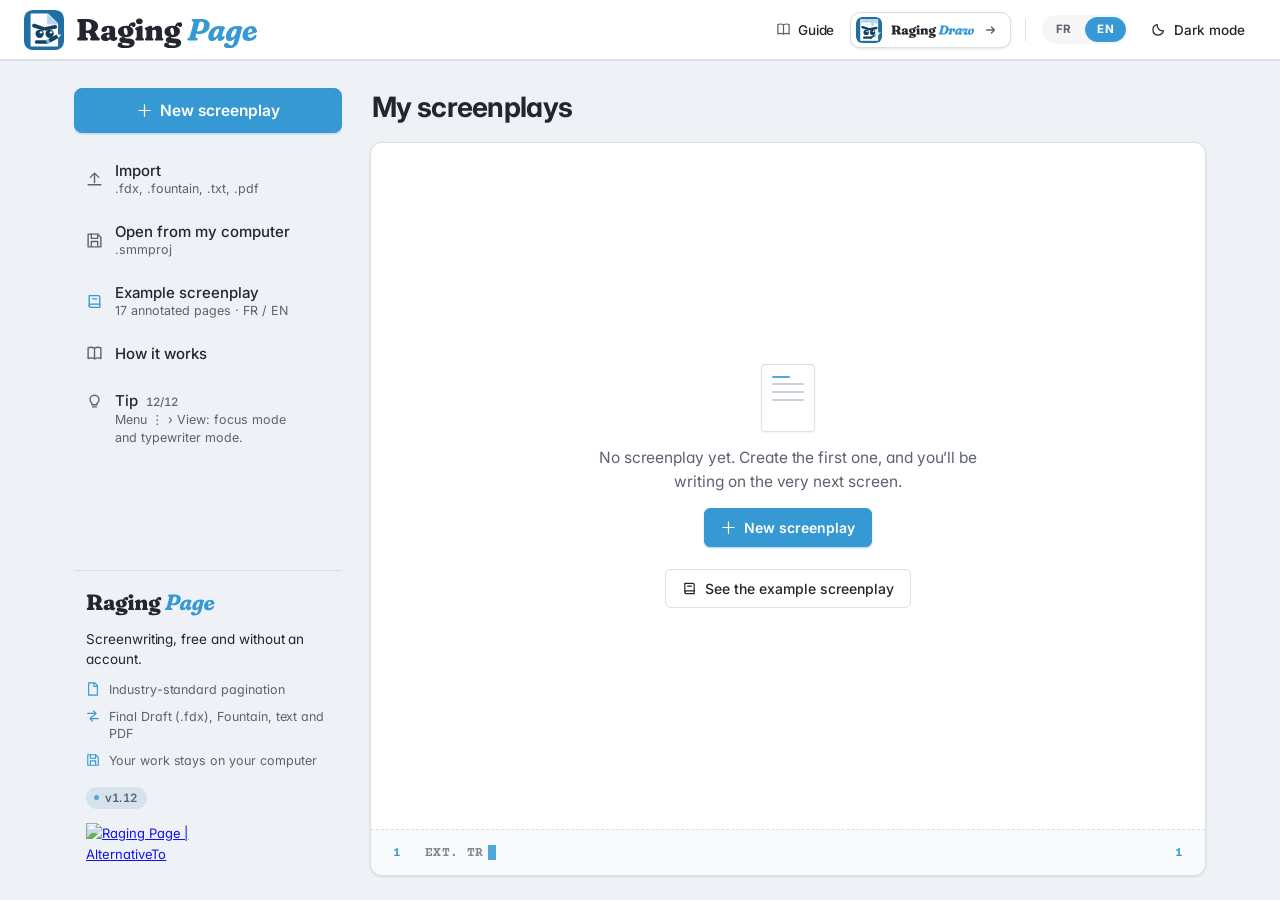
==== commit 3cee3631: "Passerelles Raging Page ⇄ Raging Draw et page Guide - Accueil de Raging Page : boutons « Guide » et " ====
--- a/index.html
+++ b/index.html
@@ -62,5 +62,6 @@
 <script src="js/35-command-palette.js"></script>
 <script src="js/36-storyboard-tab.js"></script>
 <script src="js/37-page-images.js"></script>
+<script src="js/38-app-links.js"></script>
 </body>
 </html>
--- a/style.css
+++ b/style.css
@@ -2339,8 +2339,7 @@
 #pageStack.pgi-on .pgi:hover{outline:1px dashed var(--accent);}
 #pageStack.pgi-on .pgi.is-sel{outline:2px solid var(--accent); outline-offset:0;}
 #pageStack.pgi-on .pgi.is-crop{outline:2px solid #E0A93B; cursor:grab;}
-.pgi-h{position:absolute; width:12px; height:12px; margin:-6px 0 0 -6px; background:#fff; border:2px solid var(--accent); border-radius:50%; box-sizing:border-box; z-index:2; touch-action:none;}
-.pgi.is-crop .pgi-h{border-radius:2px; border-color:#E0A93B; background:#E0A93B;}
+.pgi-h{position:absolute; width:13px; height:13px; margin:-6.5px 0 0 -6.5px; background:#fff; border:2px solid var(--accent); border-radius:50%; box-sizing:border-box; z-index:2; touch-action:none; box-shadow:0 1px 3px #0003;}
 .pgi-h[data-h="nw"]{left:0; top:0; cursor:nwse-resize;}
 .pgi-h[data-h="n"]{left:50%; top:0; cursor:ns-resize;}
 .pgi-h[data-h="ne"]{left:100%; top:0; cursor:nesw-resize;}
@@ -2349,21 +2348,280 @@
 .pgi-h[data-h="s"]{left:50%; top:100%; cursor:ns-resize;}
 .pgi-h[data-h="sw"]{left:0; top:100%; cursor:nesw-resize;}
 .pgi-h[data-h="w"]{left:0; top:50%; cursor:ew-resize;}
-.pgi-bar{position:fixed; z-index:900; transform:translateX(-50%); background:var(--surface); color:var(--ink);
-  border:1px solid var(--hair); border-radius:14px; box-shadow:0 10px 30px -10px #0005, 0 2px 6px #0002; padding:6px;}
-.pgi-bar-in{display:flex; align-items:center; gap:4px; flex-wrap:wrap; justify-content:center;}
-.pgi-bar .btn{display:inline-flex; align-items:center; gap:6px; white-space:nowrap;}
-.pgi-bar .btn .icon{width:15px; height:15px; flex:none;}
-.pgi-bar .btn.is-on{background:#E0A93B; border-color:#E0A93B; color:#fff;}
-.pgi-bar-t{display:inline-flex; align-items:center; gap:6px; padding:0 8px 0 4px; font-size:13px;}
-.pgi-bar-t .icon{width:16px; height:16px;}
-.pgi-bar-t small{color:var(--ink-soft); font-size:11.5px;}
-.pgi-sep{width:1px; align-self:stretch; background:var(--hair); margin:2px 4px;}
-.pgi-op{display:inline-flex; align-items:center; gap:6px; font-size:12px; color:var(--ink-soft); padding:0 4px;}
-.pgi-op input{width:84px;}
-.pgi-op em{font-style:normal; min-width:34px; font-variant-numeric:tabular-nums;}
+.pgi-dim{position:absolute; left:50%; top:100%; transform:translate(-50%, 9px) scale(var(--pgi-iz,1)); transform-origin:top center; white-space:nowrap; pointer-events:none;
+  font-family:var(--sans); font-size:11px; font-weight:600; font-variant-numeric:tabular-nums; letter-spacing:.01em; line-height:1;
+  color:#fff; background:var(--accent-2); border-radius:6px; padding:4px 7px; box-shadow:0 4px 12px -4px #0005;}
+.pgi.is-crop .pgi-dim{background:#B9832A;}
+/* Rognage : poignées en équerre aux coins, en barrette sur les côtés, comme dans un éditeur photo. */
+.pgi.is-crop .pgi-h{background:transparent; border:0; border-radius:0; width:16px; height:16px; margin:0;}
+.pgi.is-crop .pgi-h::before{content:""; position:absolute; inset:0; border:0 solid #E0A93B; filter:drop-shadow(0 0 1px #0007);}
+.pgi.is-crop .pgi-h[data-h="nw"]{margin:-4px 0 0 -4px;} .pgi.is-crop .pgi-h[data-h="nw"]::before{border-width:4px 0 0 4px;}
+.pgi.is-crop .pgi-h[data-h="ne"]{margin:-4px 0 0 -12px;} .pgi.is-crop .pgi-h[data-h="ne"]::before{border-width:4px 4px 0 0;}
+.pgi.is-crop .pgi-h[data-h="se"]{margin:-12px 0 0 -12px;} .pgi.is-crop .pgi-h[data-h="se"]::before{border-width:0 4px 4px 0;}
+.pgi.is-crop .pgi-h[data-h="sw"]{margin:-12px 0 0 -4px;} .pgi.is-crop .pgi-h[data-h="sw"]::before{border-width:0 0 4px 4px;}
+.pgi.is-crop .pgi-h[data-h="n"], .pgi.is-crop .pgi-h[data-h="s"]{width:22px; height:8px; margin:-4px 0 0 -11px;}
+.pgi.is-crop .pgi-h[data-h="e"], .pgi.is-crop .pgi-h[data-h="w"]{width:8px; height:22px; margin:-11px 0 0 -4px;}
+.pgi.is-crop .pgi-h[data-h="n"]::before, .pgi.is-crop .pgi-h[data-h="s"]::before, .pgi.is-crop .pgi-h[data-h="e"]::before, .pgi.is-crop .pgi-h[data-h="w"]::before{background:#E0A93B; border-radius:3px;}
+/* Barre du mode Images : reprend .tp-tb (barre flottante de la page de titre). */
+.pgi-bar{position:fixed; z-index:900; display:flex; justify-content:center; pointer-events:none;}
+.pgi-bar{animation:pgiIn .16s ease-out;}
+.pgi-bar .pgi-tb{flex-wrap:wrap;}
+@keyframes pgiIn{from{opacity:0; transform:translateY(-6px);} to{opacity:1; transform:none;}}
+@media (prefers-reduced-motion:reduce){ .pgi-bar{animation:none;} }
+.pgi-tb .icon{width:16px; height:16px; flex:none;}
+.pgi-chip{display:inline-flex; align-items:center; gap:6px;}
+.pgi-chip .icon{width:14px; height:14px;}
+.pgi-chip b{font-weight:700; background:var(--accent-2); color:#fff; border-radius:99px; min-width:18px; height:18px; display:inline-flex; align-items:center; justify-content:center; font-size:11px; padding:0 5px; font-variant-numeric:tabular-nums;}
+.pgi-tb .tp-tb-btn span{font-size:13px;}
+.pgi-tb .pgi-tb-add{color:var(--accent-2); font-weight:600;}
+.pgi-tb .pgi-tb-add span{font-weight:600;}
+.pgi-tb .pgi-tb-done{background:var(--accent); color:#fff; font-weight:600; padding:0 12px;}
+.pgi-tb .pgi-tb-done:hover{background:var(--accent-2);}
+.pgi-tb .pgi-tb-done span{font-weight:600;}
+.pgi-tb .pgi-crop-on{background:#E0A93B2e; color:#9A6A16;}
+html[data-theme="dark"] .pgi-tb .pgi-crop-on{color:#F0C46E;}
+.pgi-seg{display:inline-flex; align-items:center; gap:2px; padding:2px; border:1px solid var(--hair); border-radius:10px; background:var(--surface-soft);}
+.pgi-seg .tp-tb-btn{height:28px; padding:0 9px;}
+.pgi-seg .tp-tb-btn.on{background:var(--surface); color:var(--accent-2); box-shadow:0 1px 2px #0000001f, 0 0 0 1px #3699D440;}
+.pgi-op-btn em{font-style:normal; font-size:12.5px; font-variant-numeric:tabular-nums; color:var(--ink-soft); min-width:38px; text-align:left;}
+.pgi-op-btn.on em{color:var(--accent-2);}
+.pgi-op-pop{width:236px; font-family:var(--sans); pointer-events:auto;}
+.pgi-op-head{display:flex; align-items:center; justify-content:space-between; font-size:13px; font-weight:600; color:var(--ink); margin-bottom:8px;}
+.pgi-op-head em{font-style:normal; font-variant-numeric:tabular-nums; color:var(--accent-2);}
+.pgi-op-pop input[type=range]{width:100%; accent-color:var(--accent); margin:0;}
+.pgi-op-presets{display:grid; grid-template-columns:repeat(4,1fr); gap:6px; margin-top:10px;}
+.pgi-op-presets .tp-tb-auto{padding:5px 0; font-variant-numeric:tabular-nums;}
+.pgi-op-presets .tp-tb-auto.on{border-color:var(--accent); color:var(--accent-2); background:#3699D414; font-weight:600;}
+.pgi-tb-hint{font-size:12.5px; color:var(--ink-soft); padding:0 6px; white-space:nowrap; overflow:hidden; text-overflow:ellipsis; min-width:0; flex:0 1 auto;}
+.pgi-tb.is-compact .tp-tb-btn:not(.pgi-tb-done):not(.pgi-op-btn) > span, .pgi-tb.is-compact .pgi-chip{font-size:0;}
+.pgi-tb.is-compact .pgi-chip b{font-size:11px;}
+.pgi-tb.is-compact .tp-tb-btn:not(.pgi-tb-done):not(.pgi-op-btn) > span{display:none;}
+.pgi-tb.is-compact .pgi-seg .tp-tb-btn{padding:0 7px;}
+.pgi-tb.is-tight .tp-tb-sep{margin:0 3px;}
+.pgi-tb.is-tight .pgi-seg .tp-tb-btn > span, .pgi-tb.is-tight .pgi-op-btn > span{display:none;}
+.pgi-tb.is-tight .pgi-seg .tp-tb-btn{padding:0 7px;}
+/* « + Image » en haut de chaque feuille (mode Images seulement). */
+.pgi-add{position:absolute; right:12px; z-index:3; pointer-events:auto; display:inline-flex; align-items:center; gap:5px; height:26px; padding:0 10px 0 8px;
+  font-family:var(--sans); font-size:12px; font-weight:600; color:var(--accent-2); cursor:pointer;
+  background:color-mix(in srgb, var(--surface) 88%, transparent); border:1px dashed #3699D480; border-radius:99px; opacity:.72; transition:opacity .12s, background .12s, border-color .12s;}
+.pgi-add .icon{width:12px; height:12px;}
+.pgi-add:hover, .pgi-add:focus-visible{opacity:1; border-style:solid; border-color:var(--accent); background:#3699D41a; outline:none;}
+/* Fichiers survolant une page : la feuille visée s'entoure. */
+.pgi-drop{position:absolute; left:0; width:100%; box-sizing:border-box; border:2px dashed var(--accent); background:#3699D40d; border-radius:2px; pointer-events:none; z-index:4;
+  display:flex; align-items:flex-start; justify-content:center;}
+.pgi-drop span{position:sticky; top:40px; margin-top:40px; display:inline-flex; align-items:center; gap:7px; font-family:var(--sans); font-size:13px; font-weight:600; color:#fff; background:var(--accent-2); border-radius:99px; padding:8px 14px; box-shadow:0 8px 22px -8px #0006;}
+.pgi-drop .icon{width:15px; height:15px;}
 /* Impression / PDF : même cadre, en fraction de la page ; derrière ou devant le texte. */
 .pgi-print{position:absolute; overflow:hidden; pointer-events:none;}
 .pgi-print.is-back{z-index:-1;}
 .pgi-print.is-front{z-index:3;}
 .print-page.has-pgi-back{isolation:isolate;}
+/* Thème sombre : le bleu foncé de la DA devient le bleu clair de l'accent, pour rester lisible sur la barre sombre. */
+html[data-theme="dark"] .pgi-tb .pgi-chip, html[data-theme="dark"] .pgi-tb .pgi-tb-add, html[data-theme="dark"] .pgi-seg .tp-tb-btn.on,
+html[data-theme="dark"] .pgi-op-btn.on, html[data-theme="dark"] .pgi-op-btn.on em, html[data-theme="dark"] .pgi-op-head em,
+html[data-theme="dark"] .pgi-op-presets .tp-tb-auto.on, html[data-theme="dark"] .pgi-add{color:#7CC4EE;}
+html[data-theme="dark"] .pgi-chip b{background:var(--accent);}
+html[data-theme="dark"] .pgi-seg .tp-tb-btn.on{background:#3699D42e; box-shadow:0 0 0 1px #3699D466;}
+
+/* ---------- PANNEAU « CARTON » (js/10-cartons.js) ----------
+   Même langage que la page de titre : segments sur fond doux, vignettes à aperçu, réglages au point près.
+   Couleur et interligne ne s'appliquent que si on les a choisis : un carton existant ne change pas d'un pixel. */
+.line--card[style*="--card-color"]{color:var(--card-color);}
+.line--card[style*="--card-lh"]{line-height:var(--card-lh);}
+.crd{font-family:var(--sans); padding-bottom:18px;}
+.crd-sec{padding:2px 0 14px; margin-bottom:14px; border-bottom:1px solid var(--hair);}
+.crd-h{display:flex; align-items:baseline; justify-content:space-between; gap:8px; font-size:11px; font-weight:700; text-transform:uppercase; letter-spacing:.07em; color:var(--ink-soft); margin-bottom:10px;}
+.crd-h small{font-size:11px; font-weight:500; text-transform:none; letter-spacing:0; opacity:.85;}
+.crd-lbl{font-size:13px; font-weight:600; color:var(--ink-soft);}
+.crd-lbl-top{display:block; margin:12px 0 7px;}
+.crd-val{font-size:13px; font-weight:600; color:var(--ink); font-variant-numeric:tabular-nums;}
+.crd-line{display:flex; align-items:center; justify-content:space-between; gap:10px; margin-top:12px;}
+.crd-line:first-of-type{margin-top:0;}
+.crd-line-2{justify-content:flex-start;}
+.crd-presets{display:grid; grid-template-columns:1fr 1fr; gap:8px;}
+.crd-preset{display:flex; flex-direction:column; align-items:stretch; gap:6px; padding:8px; border:1px solid var(--hair); border-radius:10px; background:var(--surface); cursor:pointer; text-align:left; transition:border-color .12s, background .12s, box-shadow .12s;}
+.crd-preset:hover{border-color:#3699D466; background:#3699D40a;}
+.crd-preset.on{border-color:var(--accent); background:#3699D414; box-shadow:0 0 0 1px var(--accent);}
+.crd-preset-demo{display:flex; align-items:center; height:42px; padding:0 8px; border-radius:6px; background:var(--paper); color:var(--paper-ink); box-shadow:inset 0 0 0 1px #0000000d; line-height:1.15; overflow:hidden; white-space:nowrap; justify-content:center;}
+.crd-preset-demo[style*="text-align:left"]{justify-content:flex-start;}
+.crd-preset-demo[data-frame="lines"]{background-image:linear-gradient(currentColor,currentColor), linear-gradient(currentColor,currentColor); background-size:70% 1.2px; background-position:center 9px, center 32px; background-repeat:no-repeat;}
+.crd-preset-demo[data-frame="box"]{box-shadow:inset 0 0 0 1px #0000000d; outline:1.2px solid currentColor; outline-offset:-7px;}
+.crd-preset-name{font-size:12px; font-weight:600; color:var(--ink); padding:0 2px;}
+.crd-preset.on .crd-preset-name{color:var(--accent-2);}
+.crd-step{display:inline-flex; align-items:center; height:32px; border:1px solid var(--hair); border-radius:8px; background:var(--surface-soft);}
+.crd-step button{width:30px; height:30px; border:0; background:transparent; color:var(--ink-soft); font-size:17px; line-height:1; cursor:pointer; border-radius:7px; font-family:var(--sans);}
+.crd-step button:hover{background:#3699D414; color:var(--ink);}
+.crd-step input{width:38px; height:30px; border:0; background:transparent; text-align:right; font-size:14px; font-weight:600; color:var(--ink); font-family:var(--sans); font-variant-numeric:tabular-nums; padding:0; outline:none; -moz-appearance:textfield; appearance:textfield;}
+.crd-step input::-webkit-inner-spin-button, .crd-step input::-webkit-outer-spin-button{-webkit-appearance:none; margin:0;}
+.crd-step em{font-style:normal; font-size:12px; color:var(--ink-soft); padding:0 4px 0 3px;}
+.crd-range{width:100%; margin:10px 0 2px; accent-color:var(--accent);}
+.crd-chips{display:flex; gap:5px; margin-top:6px;}
+.crd-chip{flex:1; height:28px; border:1px solid var(--hair); border-radius:99px; background:var(--surface); color:var(--ink-soft); font-family:var(--sans); font-size:12px; font-weight:600; cursor:pointer; font-variant-numeric:tabular-nums; transition:border-color .12s, color .12s, background .12s;}
+.crd-chip:hover{border-color:#3699D466; color:var(--ink);}
+.crd-chip.on{border-color:var(--accent); background:#3699D41f; color:var(--accent-2);}
+.crd-tiles{display:grid; gap:6px;}
+.crd-tiles.three{grid-template-columns:repeat(3,1fr);}
+.crd-tiles.four{grid-template-columns:repeat(4,1fr);}
+.crd-tile{display:flex; flex-direction:column; align-items:center; gap:5px; padding:8px 4px 7px; border:1px solid var(--hair); border-radius:10px; background:var(--surface); color:var(--ink-soft); font-family:var(--sans); font-size:11.5px; font-weight:600; cursor:pointer; transition:border-color .12s, background .12s, color .12s;}
+.crd-tile:hover{border-color:#3699D466; color:var(--ink);}
+.crd-tile.on{border-color:var(--accent); background:#3699D414; color:var(--accent-2); box-shadow:0 0 0 1px var(--accent);}
+.crd-aa{font-size:21px; line-height:1; color:var(--ink); font-weight:600;}
+.crd-frame-demo{position:relative; width:34px; height:22px; display:block;}
+.crd-frame-demo i{position:absolute; left:8px; right:8px; height:2px; border-radius:1px; background:currentColor; opacity:.45;}
+.crd-frame-demo i:first-child{top:7px;} .crd-frame-demo i:last-child{top:13px; right:12px;}
+.crd-frame-demo[data-frame="lines"]{border-top:1.5px solid currentColor; border-bottom:1.5px solid currentColor;}
+.crd-frame-demo[data-frame="box"]{border:1.5px solid currentColor; border-radius:2px;}
+.crd-frame-demo[data-frame="double"]{border:4px double currentColor; border-radius:2px;}
+.crd-frame-demo[data-frame="double"] i, .crd-frame-demo[data-frame="box"] i{left:5px; right:5px;}
+.crd-frame-demo[data-frame="double"] i:first-child{top:3px;} .crd-frame-demo[data-frame="double"] i:last-child{top:9px; right:9px;}
+.crd-frame-demo[data-frame="box"] i:first-child{top:5.5px;} .crd-frame-demo[data-frame="box"] i:last-child{top:11.5px; right:9px;}
+.crd-seg{display:inline-flex; align-items:center; gap:2px; padding:2px; border:1px solid var(--hair); border-radius:10px; background:var(--surface-soft);}
+.crd-seg + .crd-seg{margin-left:auto;}
+.crd-seg-b{display:inline-flex; align-items:center; justify-content:center; min-width:32px; height:28px; padding:0 6px; border:0; border-radius:8px; background:transparent; color:var(--ink-soft); font-family:var(--sans); font-size:14px; cursor:pointer;}
+.crd-seg-b svg{width:16px; height:16px;}
+.crd-seg-b.txt{font-size:12px; font-weight:600; padding:0 8px;}
+.crd-seg-b:hover{color:var(--ink);}
+.crd-seg-b.on{background:var(--surface); color:var(--accent-2); box-shadow:0 1px 2px #0000001f, 0 0 0 1px #3699D440;}
+.crd-sws{display:inline-flex; align-items:center; gap:6px;}
+.crd-sw{position:relative; width:22px; height:22px; border-radius:50%; border:0; padding:0; cursor:pointer; background:var(--sw); box-shadow:inset 0 0 0 1px #00000026; transition:transform .1s;}
+.crd-sw:hover{transform:scale(1.1);}
+.crd-sw.on{box-shadow:inset 0 0 0 1px #00000026, 0 0 0 2px var(--surface), 0 0 0 4px var(--accent);}
+.crd-sw-custom{background:conic-gradient(#e5484d, #f5a524, #46a758, #3699D4, #8e4ec6, #e5484d); overflow:hidden;}
+.crd-sw-custom[style*="--sw"]{background:var(--sw);}
+.crd-sw-custom input{position:absolute; inset:-6px; width:34px; height:34px; opacity:0; cursor:pointer; border:0; padding:0;}
+.crd-switch{display:flex; align-items:center; justify-content:space-between; gap:12px; width:100%; margin-top:14px; padding:10px 12px; border:1px solid var(--hair); border-radius:10px; background:var(--surface); cursor:pointer; text-align:left; font-family:var(--sans); color:var(--ink);}
+.crd-switch:hover{border-color:#3699D466;}
+.crd-switch-t{display:flex; flex-direction:column; gap:2px;}
+.crd-switch-t b{font-size:13px; font-weight:600;}
+.crd-switch-t small{font-size:11.5px; color:var(--ink-soft); line-height:1.35;}
+.crd-knob{flex:none; position:relative; width:34px; height:20px; border-radius:99px; background:var(--hair); transition:background .15s;}
+.crd-knob::after{content:""; position:absolute; top:2px; left:2px; width:16px; height:16px; border-radius:50%; background:#fff; box-shadow:0 1px 3px #0004; transition:transform .15s;}
+.crd-switch.on{border-color:var(--accent); background:#3699D40d;}
+.crd-switch.on .crd-knob{background:var(--accent);}
+.crd-switch.on .crd-knob::after{transform:translateX(14px);}
+.crd-hint{font-size:12px; color:var(--ink-soft); line-height:1.5; margin:0 0 12px;}
+.crd-foot{display:flex; gap:8px;}
+.crd-btn{flex:1; display:inline-flex; align-items:center; justify-content:center; gap:6px; height:34px; border:1px solid var(--hair); border-radius:10px; background:var(--surface); color:var(--ink); font-family:var(--sans); font-size:12.5px; font-weight:600; cursor:pointer;}
+.crd-btn .icon{width:15px; height:15px;}
+.crd-btn:hover{border-color:#3699D466; background:#3699D40a;}
+.crd-btn.is-danger{color:var(--danger); border-color:color-mix(in srgb, var(--danger) 35%, var(--hair));}
+.crd-btn.is-danger:hover{background:color-mix(in srgb, var(--danger) 8%, var(--surface)); border-color:var(--danger);}
+@media (prefers-reduced-motion:reduce){ .crd-knob, .crd-knob::after, .crd-sw{transition:none;} }
+.crd-line.stack{flex-direction:column; align-items:stretch; gap:7px;}
+.crd-seg.fill{display:flex;}
+.crd-seg.fill .crd-seg-b{flex:1;}
+html[data-theme="dark"] .crd-seg-b.on, html[data-theme="dark"] .crd-tile.on, html[data-theme="dark"] .crd-chip.on,
+html[data-theme="dark"] .crd-preset.on .crd-preset-name{color:#7CC4EE;}
+html[data-theme="dark"] .crd-seg-b.on{background:#3699D42e; box-shadow:0 0 0 1px #3699D466;}
+/* Images : mini-barre sur l'image sélectionnée, bouton « Modifier l'image » au survol, liste des images. */
+.pgi-qa{position:absolute; left:50%; bottom:100%; z-index:5; display:flex; align-items:center; gap:2px; padding:4px; white-space:nowrap;
+  transform:translate(-50%, -12px) scale(var(--pgi-iz,1)); transform-origin:bottom center; cursor:default;
+  background:var(--surface); background:color-mix(in srgb, var(--surface) 92%, transparent); -webkit-backdrop-filter:saturate(180%) blur(14px); backdrop-filter:saturate(180%) blur(14px);
+  border:1px solid var(--hair); border-radius:12px; box-shadow:0 1px 2px #0000000d, 0 12px 28px -12px #00000059; font-family:var(--sans);}
+.pgi-qa.is-below{bottom:auto; top:100%; transform:translate(-50%, 40px) scale(var(--pgi-iz,1)); transform-origin:top center;}
+.pgi-qa-b{display:inline-flex; align-items:center; gap:6px; height:30px; padding:0 10px; border:0; border-radius:8px; background:transparent; color:var(--ink); font-family:var(--sans); font-size:12.5px; font-weight:600; cursor:pointer; transition:background .1s, color .1s;}
+.pgi-qa-b .icon{width:15px; height:15px;}
+.pgi-qa-b:hover{background:#3699D414;}
+.pgi-qa-b.is-main{background:#E0A93B; color:#fff;}
+.pgi-qa-b.is-main:hover{background:#C9922A;}
+.pgi-qa-b.is-danger{color:var(--danger);}
+.pgi-qa-b.is-danger:hover{background:color-mix(in srgb, var(--danger) 10%, transparent);}
+.pgi-hover{position:fixed; z-index:880; transform:translateX(-100%); display:inline-flex; align-items:center; gap:6px; height:28px; padding:0 11px 0 9px;
+  border:1px solid var(--hair); border-radius:99px; background:var(--surface); color:var(--accent-2); font-family:var(--sans); font-size:12px; font-weight:600; cursor:pointer;
+  box-shadow:0 6px 18px -8px #0006; animation:pgiIn .12s ease-out;}
+.pgi-hover .icon{width:14px; height:14px;}
+.pgi-hover:hover{border-color:var(--accent); background:#3699D41a;}
+html[data-theme="dark"] .pgi-hover{color:#7CC4EE;}
+.pgi-chip{border:0; cursor:pointer; font-family:var(--sans);}
+.pgi-chip:hover, .pgi-chip.on{background:#3699D42e;}
+.pgi-caret{width:10px; height:10px; margin-left:1px; opacity:.75;}
+.pgi-list-pop{left:0; right:auto; width:300px; padding:10px; pointer-events:auto; font-family:var(--sans);}
+.pgi-list-head{display:flex; align-items:center; justify-content:space-between; padding:2px 4px 8px; font-size:13px; color:var(--ink);}
+.pgi-list-head small{font-size:11px; font-weight:700; color:#fff; background:var(--accent-2); border-radius:99px; min-width:18px; height:18px; display:inline-flex; align-items:center; justify-content:center; padding:0 5px;}
+.pgi-list{max-height:min(320px, 55vh); overflow-y:auto; display:flex; flex-direction:column; gap:2px; margin:0 -2px; padding:0 2px;}
+.pgi-li{display:flex; align-items:center; gap:4px; border-radius:9px;}
+.pgi-li:hover{background:#3699D40d;}
+.pgi-li.on{background:#3699D41a;}
+.pgi-li-go{flex:1; min-width:0; display:flex; align-items:center; gap:10px; padding:5px 6px; border:0; background:transparent; cursor:pointer; text-align:left; color:var(--ink); font-family:var(--sans);}
+.pgi-li-th{flex:none; width:46px; height:34px; border-radius:6px; overflow:hidden; background:var(--paper); box-shadow:inset 0 0 0 1px #0000001a;}
+.pgi-li-th img{width:100%; height:100%; object-fit:cover; display:block;}
+.pgi-li-t{display:flex; flex-direction:column; gap:1px; min-width:0;}
+.pgi-li-t b{font-size:13px; font-weight:600;}
+.pgi-li-t small{font-size:11.5px; color:var(--ink-soft); white-space:nowrap; overflow:hidden; text-overflow:ellipsis;}
+.pgi-li-del{flex:none; width:30px; height:30px; display:inline-flex; align-items:center; justify-content:center; border:0; border-radius:8px; background:transparent; color:var(--ink-soft); cursor:pointer;}
+.pgi-li-del .icon{width:15px; height:15px;}
+.pgi-li-del:hover{color:var(--danger); background:color-mix(in srgb, var(--danger) 10%, transparent);}
+.pgi-list-clear{display:flex; align-items:center; justify-content:center; gap:7px; width:100%; height:32px; margin-top:8px; border:1px solid color-mix(in srgb, var(--danger) 35%, var(--hair)); border-radius:9px; background:transparent; color:var(--danger); font-family:var(--sans); font-size:12.5px; font-weight:600; cursor:pointer;}
+.pgi-list-clear .icon{width:14px; height:14px;}
+.pgi-list-clear:hover{background:color-mix(in srgb, var(--danger) 8%, var(--surface)); border-color:var(--danger);}
+.pgi-list-empty{font-size:12.5px; color:var(--ink-soft); margin:2px 4px 4px;}
+
+/* ---------- PANNEAU « ALIGNER LA LIGNE » (js/10-cartons.js) : même langage que le panneau Carton ---------- */
+.lay-target{display:flex; align-items:center; gap:8px; min-width:0; padding:8px 10px; border:1px solid var(--hair); border-radius:10px; background:var(--surface-soft); margin-bottom:6px;}
+.lay-type{flex:none; font-size:11px; font-weight:700; text-transform:uppercase; letter-spacing:.06em; color:var(--accent-2); background:#3699D41a; border-radius:6px; padding:3px 7px;}
+.lay-snip{min-width:0; font-family:var(--script-font,var(--mono)); font-size:12px; color:var(--ink); white-space:nowrap; overflow:hidden; text-overflow:ellipsis;}
+.lay-snip em{font-family:var(--sans); font-style:normal; color:var(--ink-soft);}
+.lay-hint{margin:0 0 12px;}
+/* Schéma : la colonne de texte de la page, et la ligne telle qu'elle y est vraiment posée. */
+.lay-diag{position:relative; display:block; padding:12px 14px 24px; margin-bottom:14px; border-radius:10px; background:var(--paper); box-shadow:inset 0 0 0 1px var(--hair);}
+.lay-diag-col{position:relative; display:block; height:44px; border-left:1px dashed #3699D466; border-right:1px dashed #3699D466;}
+.lay-diag-b{position:absolute; top:4px; bottom:4px; display:flex; flex-direction:column; justify-content:space-between; padding:3px 0; border-radius:3px; background:#3699D41f; box-shadow:inset 0 0 0 1px #3699D466; transition:left .15s, right .15s;}
+.lay-diag-b i{display:block; height:4px; border-radius:2px; background:var(--paper-ink); opacity:.55; width:86%; margin:0 6%;}
+.lay-diag-b i:nth-child(2){width:62%;} .lay-diag-b i:nth-child(3){width:74%;}
+.lay-diag-l, .lay-diag-r{position:absolute; bottom:5px; font-family:var(--sans); font-size:11px; font-weight:600; color:var(--ink-soft); font-variant-numeric:tabular-nums;}
+.lay-diag-l{left:14px;} .lay-diag-l::before{content:"← ";}
+.lay-diag-r{right:14px;} .lay-diag-r::after{content:" →";}
+.lay-seg-t{font-size:12px; font-weight:600; margin-left:5px;}
+.lay-ind + .lay-ind{margin-top:14px;}
+.lay-ind .crd-line{margin-top:0;}
+.lay-ind-v{display:inline-flex; align-items:center; gap:4px;}
+.lay-ind-v b{font-size:13px; font-weight:600; color:var(--ink); font-variant-numeric:tabular-nums;}
+.lay-x{width:22px; height:22px; display:inline-flex; align-items:center; justify-content:center; border:0; border-radius:6px; background:transparent; color:var(--ink-soft); cursor:pointer;}
+.lay-x .icon{width:11px; height:11px;}
+.lay-x:hover{background:#3699D414; color:var(--ink);}
+.lay-pre{font-size:11px; line-height:1.2; text-align:center;}
+.lay-mini{position:relative; display:block; width:40px; height:26px; border-radius:3px; background:var(--paper); box-shadow:inset 0 0 0 1px var(--hair);}
+.lay-mini-b{position:absolute; top:4px; bottom:4px; margin:0 4px; display:flex; flex-direction:column; justify-content:space-between;}
+.lay-mini-b i{display:block; height:2.5px; border-radius:2px; background:currentColor; opacity:.6; width:100%;}
+.lay-mini-b i:nth-child(2){width:70%;} .lay-mini-b i:nth-child(3){width:85%;}
+html[data-theme="dark"] .lay-type{color:#7CC4EE;}
+@media (prefers-reduced-motion:reduce){ .lay-diag-b{transition:none;} }
+
+/* ---------- ACCUEIL : « Reprendre » et l'astuce du jour (js/05-home-series.js) ----------
+   Dans le ton de l'accueil : pas de cadre, mêmes polices et couleurs que les liens de la colonne.
+   Posés dans des espaces vides (à droite du titre, sous les liens de la colonne) : rien d'autre ne bouge. */
+#homeView .wd-resume{margin-left:auto; align-self:center; display:inline-flex; align-items:center; gap:7px; max-width:min(380px, 55%); height:30px; margin-top:-2px; margin-bottom:-2px; padding:0 10px;
+  border:0; border-radius:6px; background:transparent; color:var(--ink-soft); cursor:pointer; font-family:var(--sans); font-size:14px; transition:background .12s, color .12s;}
+#homeView .wd-resume:hover{background:var(--overlay-hover); color:var(--ink);}
+#homeView .wd-resume-l{flex:none;}
+#homeView .wd-resume-t{min-width:0; font-weight:600; color:var(--ink); white-space:nowrap; overflow:hidden; text-overflow:ellipsis;}
+#homeView .wd-resume .icon{flex:none; width:15px; height:15px; color:var(--accent); transition:transform .12s;}
+#homeView .wd-resume:hover .icon{transform:translateX(2px);}
+#homeView .wd-tip{margin-top:4px; align-items:flex-start;}
+#homeView .wd-tip > .icon:first-child{margin-top:1px;}
+#homeView .wd-tip > span{flex:1; min-width:0;}
+#homeView .wd-tip em{font-style:normal; font-size:11.5px; font-weight:500; color:var(--ink-soft); margin-left:4px; font-variant-numeric:tabular-nums;}
+#homeView .wd-tip small{line-height:1.45;}
+#homeView .wd-tip .wd-tip-go{flex:none; align-self:center; width:14px; height:14px; color:var(--ink-soft); opacity:0; transition:opacity .12s, transform .12s;}
+#homeView .wd-tip:hover .wd-tip-go, #homeView .wd-tip:focus-visible .wd-tip-go{opacity:1; transform:translateX(2px);}
+#homeView .wd-tip.is-off{display:none;}
+@media (max-width:900px){ #homeView .wd-tip{display:none;} }
+@media (prefers-reduced-motion:reduce){ #homeView .wd-resume, #homeView .wd-resume .icon, #homeView .wd-tip-go{transition:none;} }
+
+/* =====================================================================
+   PASSERELLES (accueil) : « Guide » et l'autre outil, en haut à droite
+===================================================================== */
+.app-links{display:flex; align-items:center; gap:6px;}
+.app-guide{display:inline-flex; align-items:center; gap:7px; padding:7px 10px; border-radius:6px; color:var(--ink); text-decoration:none; font-size:13.5px; font-weight:500; white-space:nowrap; transition:background .12s;}
+.app-guide:hover{background:var(--overlay-hover);}
+.app-guide .icon{width:15px; height:15px; color:var(--ink-soft);}
+.app-switch{display:inline-flex; align-items:center; gap:9px; height:36px; padding:0 12px 0 5px; border:1px solid var(--hair); border-radius:10px; background:var(--surface); color:var(--ink); text-decoration:none; box-shadow:var(--shadow-sm); transition:border-color .12s, box-shadow .12s;}
+.app-switch:hover{border-color:#B7D4EC; box-shadow:var(--shadow-sm), 0 0 0 3px rgba(54,153,212,.12);}
+.app-switch .as-logo{width:26px; height:26px; flex:none; display:block; border-radius:6px;}
+.app-switch .as-word{font-size:16px;}
+.app-switch .as-ar{width:14px; height:14px; color:var(--ink-soft); transition:transform .15s, color .15s;}
+.app-switch:hover .as-ar{transform:translateX(2px); color:var(--accent);}
+.app-guide:focus-visible, .app-switch:focus-visible{outline:none; box-shadow:0 0 0 3px rgba(54,153,212,.22);}
+.app-sep{width:1px; height:22px; background:var(--hair); margin:0 4px; flex:none;}
+@media (max-width:720px){ .app-guide span, .app-switch .as-word, .app-sep{display:none;} .app-switch{padding:0 8px 0 5px; gap:6px;} }
+@media (prefers-reduced-motion:reduce){ .app-switch .as-ar{transition:none;} }
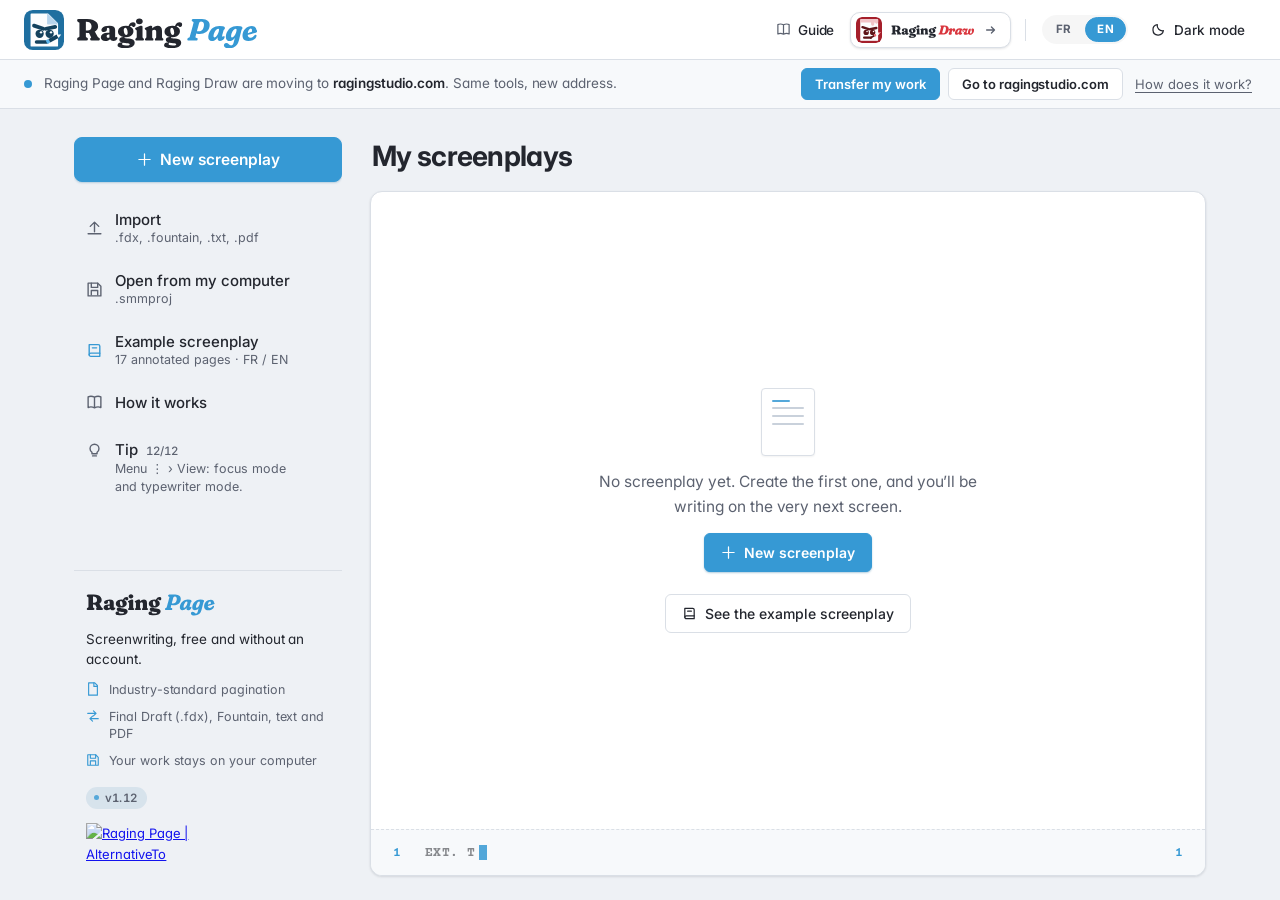
==== commit c2c91b75: "Moving banner: transfer everything to ragingstudio.com in one click The old home screens of Raging P" ====
--- a/index.html
+++ b/index.html
@@ -2,6 +2,7 @@
 <html lang="en">
 <head>
 <meta charset="UTF-8">
+<link rel="canonical" href="https://ragingstudio.com/page/">
 <meta name="viewport" content="width=device-width, initial-scale=1.0">
 <title>Raging Page : écriture de scénario</title>
 <script>
@@ -63,5 +64,6 @@
 <script src="js/36-storyboard-tab.js"></script>
 <script src="js/37-page-images.js"></script>
 <script src="js/38-app-links.js"></script>
+<script src="js/move-banner.js"></script>
 </body>
 </html>
--- a/style.css
+++ b/style.css
@@ -2625,3 +2625,6 @@
 .app-sep{width:1px; height:22px; background:var(--hair); margin:0 4px; flex:none;}
 @media (max-width:720px){ .app-guide span, .app-switch .as-word, .app-sep{display:none;} .app-switch{padding:0 8px 0 5px; gap:6px;} }
 @media (prefers-reduced-motion:reduce){ .app-switch .as-ar{transition:none;} }
+.rdlb{fill:#A51F2B;}
+html[data-theme="dark"] .rdlb{fill:#D9363E;}
+.app-switch .as-word.rd .w2{fill:#D9363E;}
